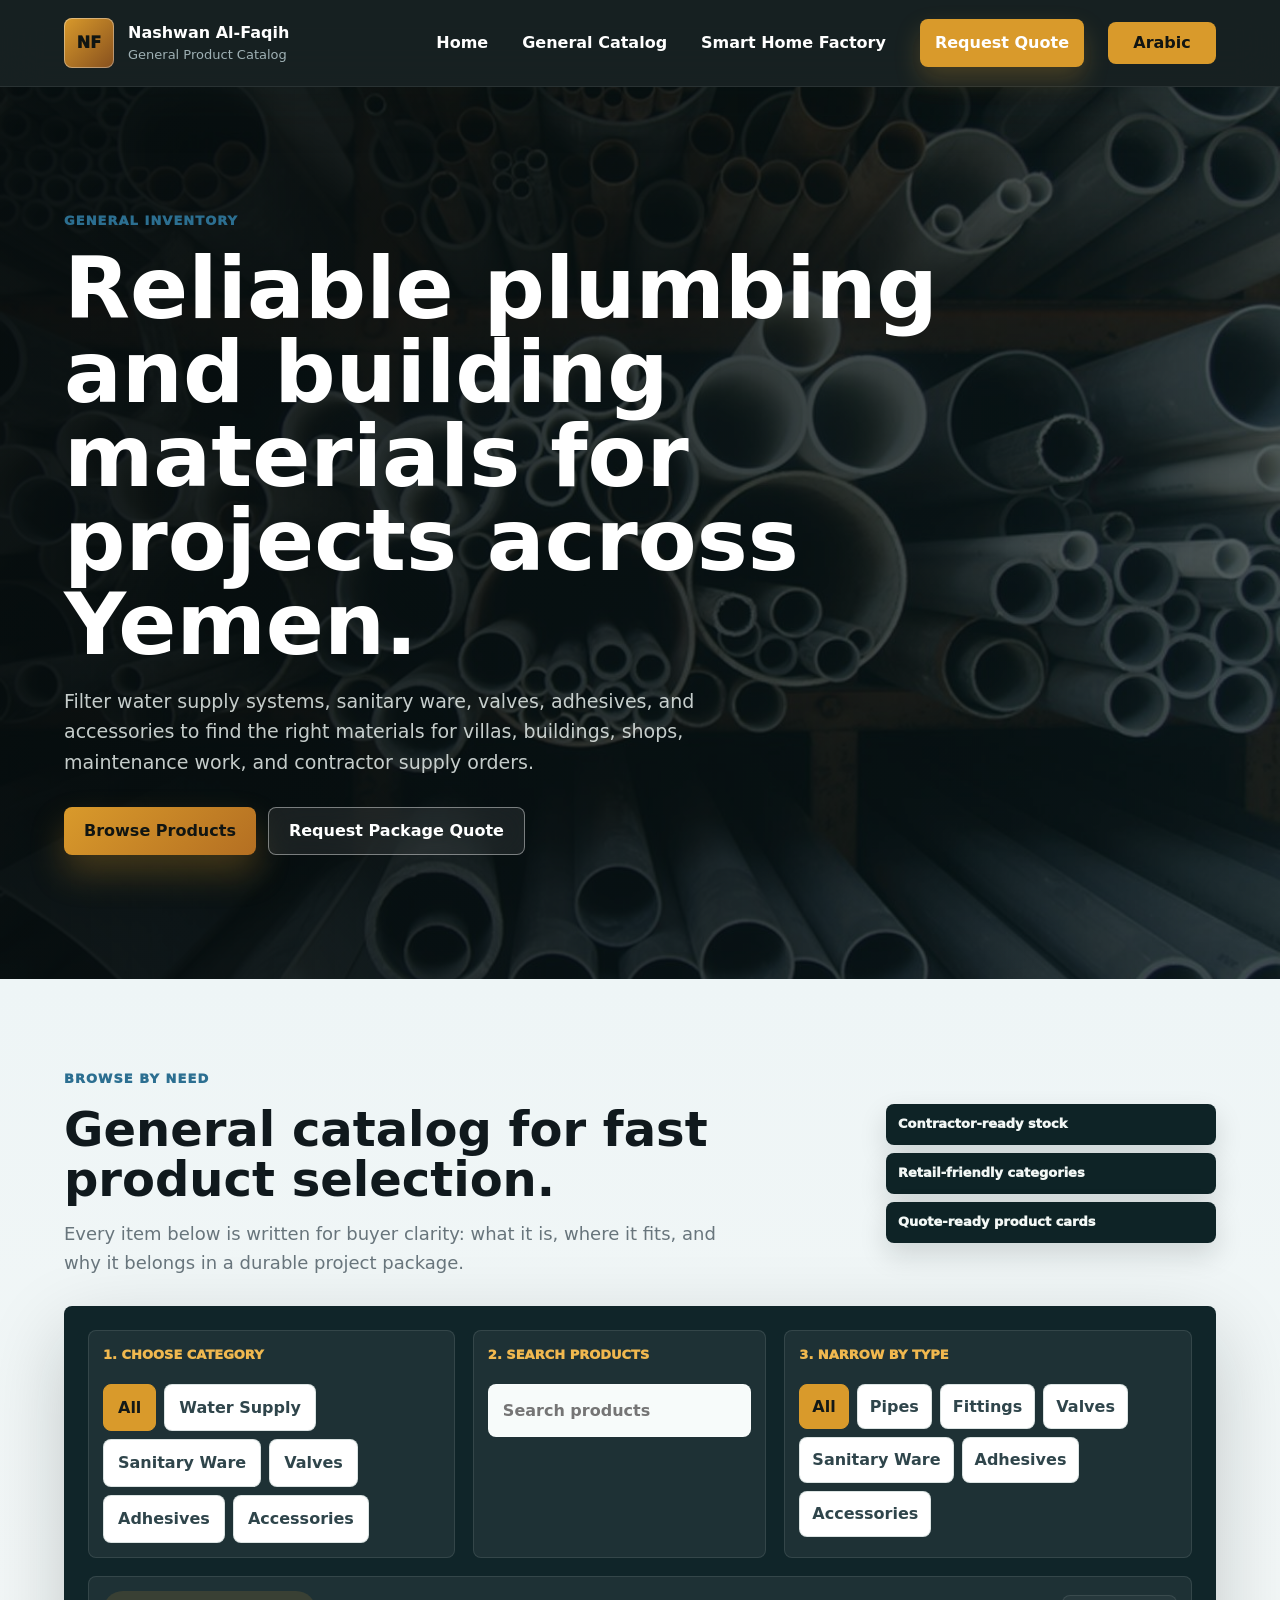
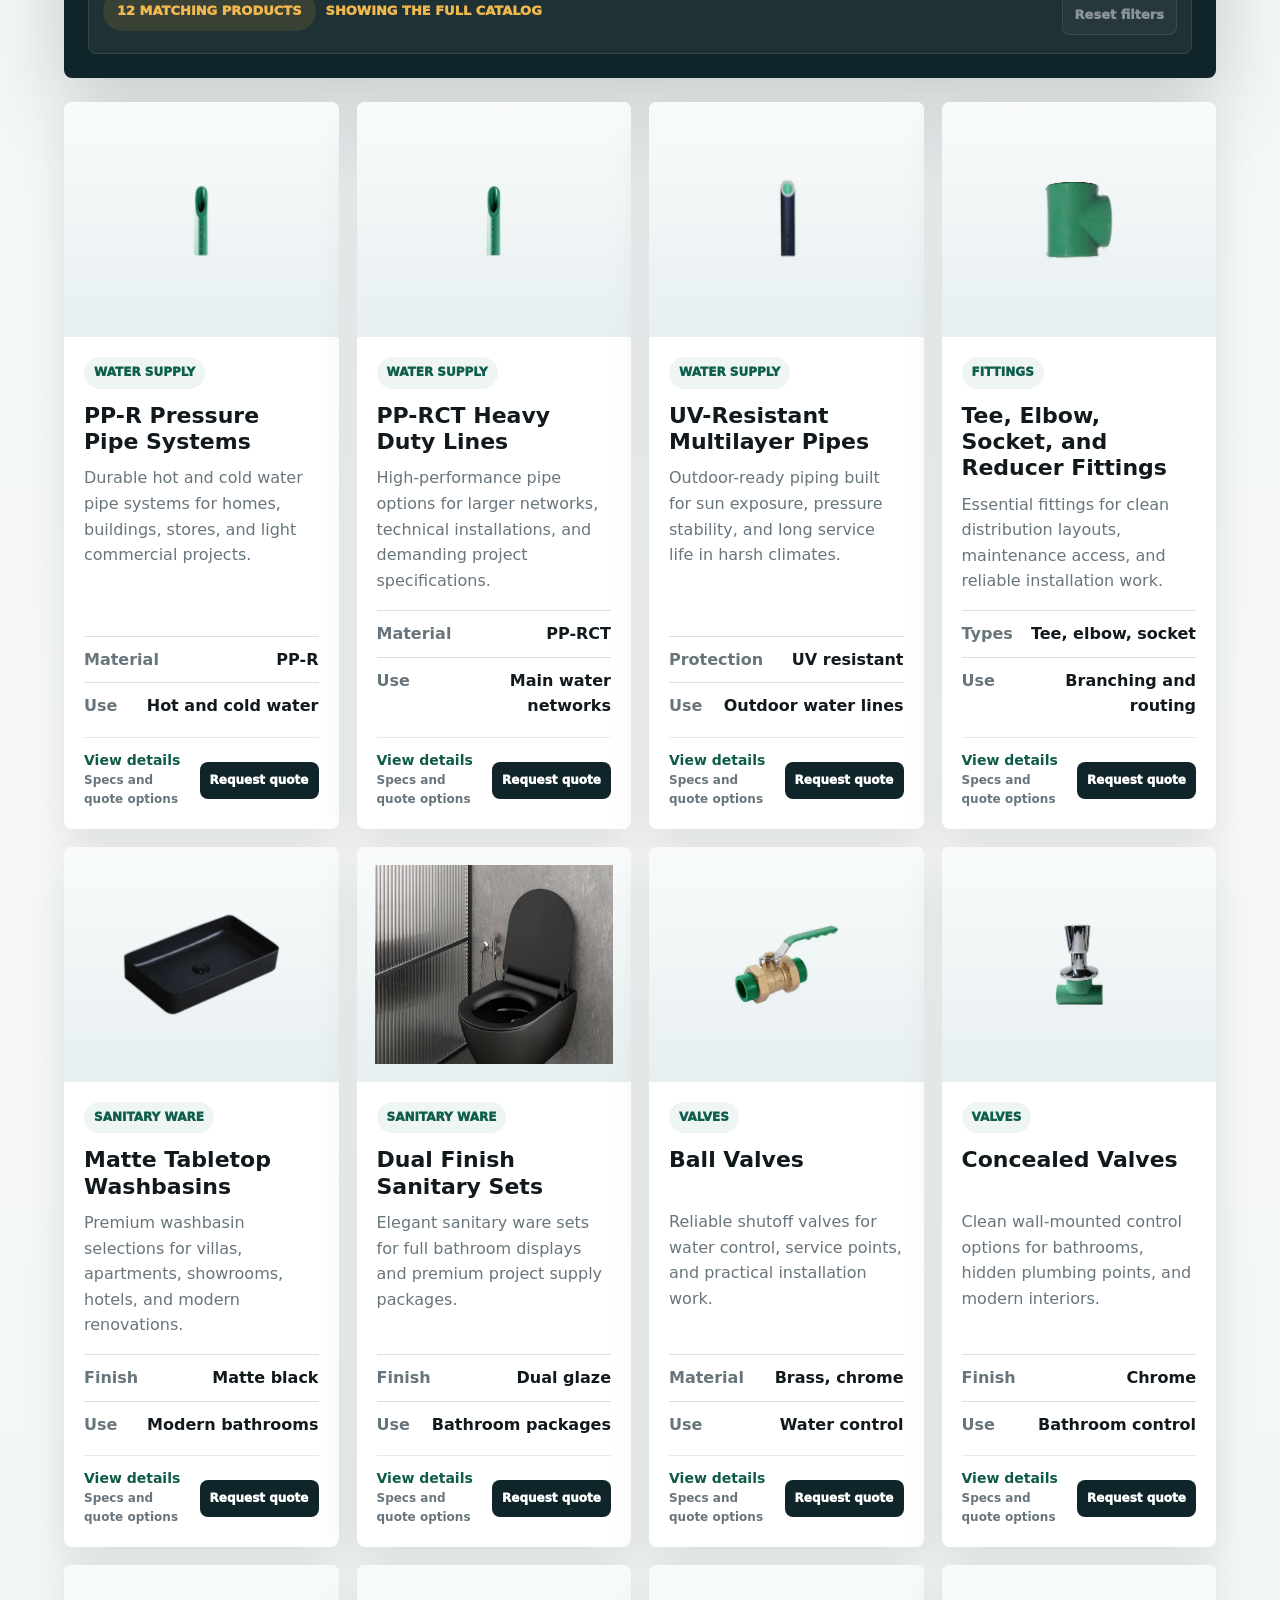
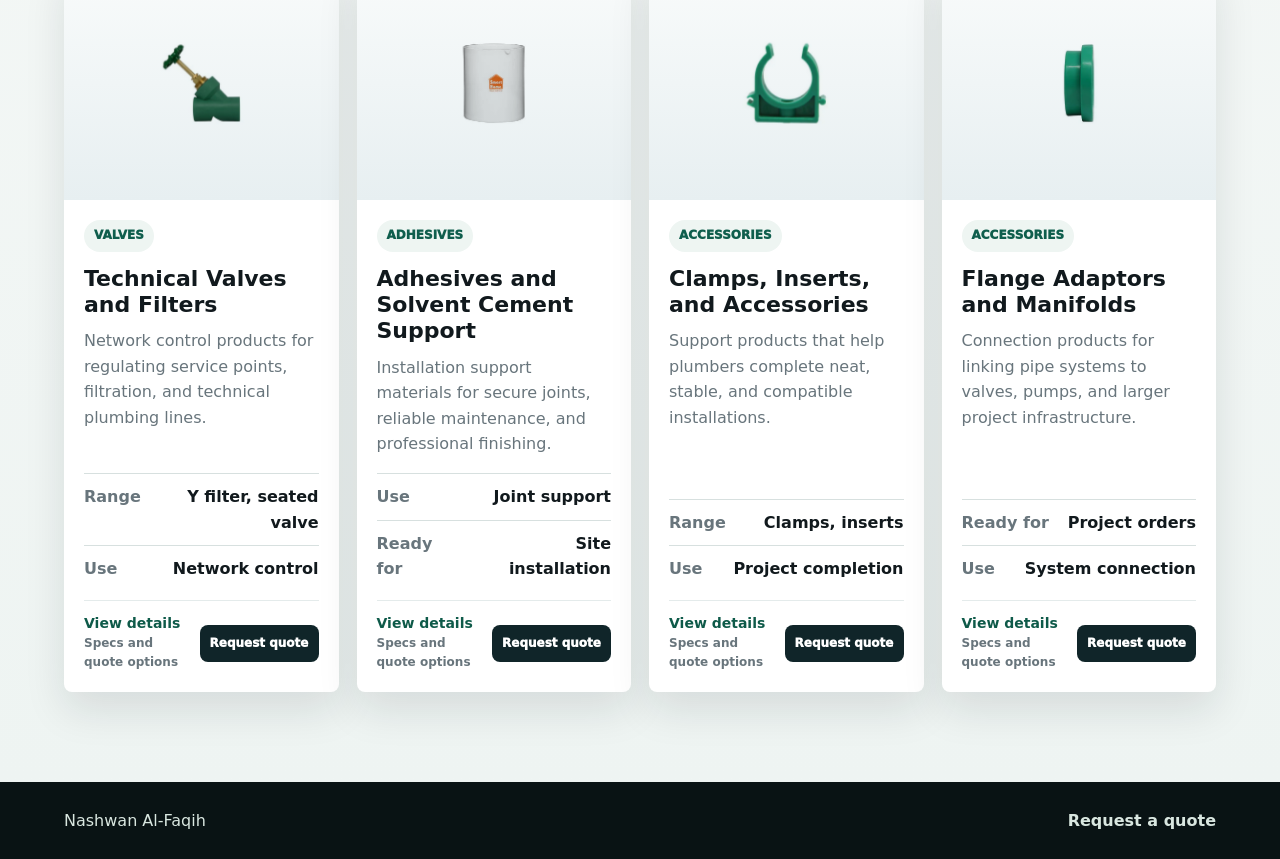
==== products.html @ 43a2f697 "SECAND CHANGE" ====
<!doctype html>
<html lang="en" dir="ltr">
  <head>
    <meta charset="utf-8">
    <meta name="viewport" content="width=device-width, initial-scale=1">
    <title>General Catalog | Nashwan Al-Faqih Yemen</title>
    <meta name="description" content="Browse water supply systems, sanitary ware, valves, adhesives, and accessories for Yemeni construction and plumbing projects.">
    <link rel="stylesheet" href="styles.css">
  </head>
  <body>
    <header class="site-header">
      <a class="brand" href="index.html" aria-label="Nashwan Al-Faqih home" data-i18n-aria-label="brand.aria">
        <span class="brand-mark">NF</span>
        <span>
          <strong data-i18n="brand.name">Nashwan Al-Faqih</strong>
          <small data-i18n="brand.catalog">General Product Catalog</small>
        </span>
      </a>
      <nav class="nav" aria-label="Primary navigation" data-i18n-aria-label="nav.aria">
        <a href="index.html" data-i18n="nav.home">Home</a>
        <a href="products.html" data-i18n="nav.products">General Catalog</a>
        <a href="smart-home.html" data-i18n="nav.smartHome">Smart Home Factory</a>
        <a class="nav-quote" href="index.html#quote" data-i18n="nav.quote">Request Quote</a>
      </nav>
      <button class="language-toggle" type="button" data-language-toggle aria-label="Switch to Arabic" data-i18n-aria-label="language.aria">Arabic</button>
    </header>

    <main id="top">
      <section class="page-hero catalog-hero">
        <div>
          <p class="eyebrow" data-i18n="catalog.eyebrow">General inventory</p>
          <h1 data-i18n="catalog.heroTitle">Reliable plumbing and building materials for projects across Yemen.</h1>
          <p class="hero-text" data-i18n="catalog.heroText">Filter water supply systems, sanitary ware, valves, adhesives, and accessories to find the right materials for villas, buildings, shops, maintenance work, and contractor supply orders.</p>
          <div class="hero-actions">
            <a class="button primary" href="#catalog" data-i18n="catalog.browseBtn">Browse Products</a>
            <a class="button secondary" href="index.html#quote" data-i18n="catalog.quoteBtn">Request Package Quote</a>
          </div>
        </div>
      </section>

      <section id="catalog" class="section products-section">
        <div class="section-heading product-heading">
          <div>
            <p class="eyebrow" data-i18n="catalog.eyebrow2">Browse by need</p>
            <h2 data-i18n="catalog.title2">General catalog for fast product selection.</h2>
            <p class="products-lede" data-i18n="catalog.lede2">Every item below is written for buyer clarity: what it is, where it fits, and why it belongs in a durable project package.</p>
          </div>
          <div class="catalog-promise">
            <span data-i18n="catalog.promise1">Contractor-ready stock</span>
            <span data-i18n="catalog.promise2">Retail-friendly categories</span>
            <span data-i18n="catalog.promise3">Quote-ready product cards</span>
          </div>
        </div>

        <div class="egic-product-browser">
          <div class="product-tools">
            <div class="tool-group">
              <p data-i18n="tools.step1">1. Choose category</p>
              <div class="filter-bar" aria-label="Product filters">
                <button class="filter active" type="button" data-filter="all" data-i18n="filter.all">All</button>
                <button class="filter" type="button" data-filter="water" data-i18n="filter.water">Water Supply</button>
                <button class="filter" type="button" data-filter="sanitary" data-i18n="filter.sanitary">Sanitary Ware</button>
                <button class="filter" type="button" data-filter="valves" data-i18n="filter.valves">Valves</button>
                <button class="filter" type="button" data-filter="adhesives" data-i18n="filter.adhesives">Adhesives</button>
                <button class="filter" type="button" data-filter="accessories" data-i18n="filter.accessories">Accessories</button>
              </div>
            </div>
            <label class="product-search">
              <span data-i18n="tools.step2">2. Search products</span>
              <input type="search" data-product-search placeholder="Search products" data-i18n-placeholder="tools.searchHolder">
            </label>
            <div class="tool-group">
              <p data-i18n="tools.step3">3. Narrow by type</p>
              <div class="type-filter" aria-label="Filter by product type">
                <button class="type-chip active" type="button" data-type="all" data-i18n="filter.all">All</button>
                <button class="type-chip" type="button" data-type="pipes" data-i18n="type.pipes">Pipes</button>
                <button class="type-chip" type="button" data-type="fittings" data-i18n="type.fittings">Fittings</button>
                <button class="type-chip" type="button" data-type="valves" data-i18n="filter.valves">Valves</button>
                <button class="type-chip" type="button" data-type="sanitary" data-i18n="filter.sanitary">Sanitary</button>
                <button class="type-chip" type="button" data-type="adhesives" data-i18n="filter.adhesives">Adhesives</button>
                <button class="type-chip" type="button" data-type="accessories" data-i18n="filter.accessories">Accessories</button>
              </div>
            </div>
            <div class="filter-summary" aria-live="polite">
              <p class="result-count" data-result-count></p>
              <p class="active-filter-text" data-active-filter-text></p>
              <button class="reset-filters" type="button" data-reset-filters data-i18n="tools.reset">Reset filters</button>
            </div>
          </div>
        </div>

        <div class="product-grid">
          <article class="product-card" data-category="water" data-product-type="pipes" data-search="pp-r pipe pn20 hot cold water yemeni project">
            <div class="product-media"><img src="img/PP-R Pipe PN20 – SDR 7.4.webp" alt="PP-R pipe PN20 SDR 7.4"></div>
            <div class="product-body">
              <span class="tag" data-i18n="filter.water">Water Supply</span>
              <h3 data-i18n="prod.ppr.title">PP-R Pressure Pipe Systems</h3>
              <p data-i18n="prod.ppr.text">Durable hot and cold water pipe systems for homes, buildings, stores, and light commercial projects.</p>
              <dl><div><dt data-i18n="spec.material">Material</dt><dd>PP-R</dd></div><div><dt data-i18n="spec.use">Use</dt><dd data-i18n="spec.use1">Hot and cold water</dd></div></dl>
            </div>
          </article>

          <article class="product-card" data-category="water" data-product-type="pipes" data-search="pp-rct pipe heavy duty main networks">
            <div class="product-media"><img src="img/PP-RCT Pipe PN16 – SDR 11.webp" alt="PP-RCT pipe PN16 SDR 11"></div>
            <div class="product-body">
              <span class="tag" data-i18n="filter.water">Water Supply</span>
              <h3 data-i18n="prod.pprct.title">PP-RCT Heavy Duty Lines</h3>
              <p data-i18n="prod.pprct.text">High-performance pipe options for larger networks, technical installations, and demanding project specifications.</p>
              <dl><div><dt data-i18n="spec.material">Material</dt><dd>PP-RCT</dd></div><div><dt data-i18n="spec.use">Use</dt><dd data-i18n="spec.use2">Main water networks</dd></div></dl>
            </div>
          </article>

          <article class="product-card" data-category="water" data-product-type="pipes" data-search="uv resistant multilayer pipe outdoor water">
            <div class="product-media"><img src="img/Multilayer pipes with fiber Reinforced UV in Black PN 20 SDR 6.webp" alt="UV resistant multilayer pipe"></div>
            <div class="product-body">
              <span class="tag" data-i18n="filter.water">Water Supply</span>
              <h3 data-i18n="prod.uv.title">UV-Resistant Multilayer Pipes</h3>
              <p data-i18n="prod.uv.text">Outdoor-ready piping built for sun exposure, pressure stability, and long service life in harsh climates.</p>
              <dl><div><dt data-i18n="spec.protection">Protection</dt><dd data-i18n="spec.uv">UV resistant</dd></div><div><dt data-i18n="spec.use">Use</dt><dd data-i18n="spec.use3">Outdoor water lines</dd></div></dl>
            </div>
          </article>

          <article class="product-card" data-category="water" data-product-type="fittings" data-search="tee elbow socket reducer fittings">
            <div class="product-media"><img src="img/Tee 90°.webp" alt="Tee fitting"></div>
            <div class="product-body">
              <span class="tag" data-i18n="type.fittings">Fittings</span>
              <h3 data-i18n="prod.fittings.title">Tee, Elbow, Socket, and Reducer Fittings</h3>
              <p data-i18n="prod.fittings.text">Essential fittings for clean distribution layouts, maintenance access, and reliable installation work.</p>
              <dl><div><dt data-i18n="spec.types">Types</dt><dd data-i18n="spec.types1">Tee, elbow, socket</dd></div><div><dt data-i18n="spec.use">Use</dt><dd data-i18n="spec.use4">Branching and routing</dd></div></dl>
            </div>
          </article>

          <article class="product-card" data-category="sanitary" data-product-type="sanitary" data-search="washbasin sanitary ware bathroom villa hotel">
            <div class="product-media"><img src="img/Ece A107 Tabletop Washbasin Matte Black.jpg" alt="Matte black tabletop washbasin"></div>
            <div class="product-body">
              <span class="tag" data-i18n="filter.sanitary">Sanitary Ware</span>
              <h3 data-i18n="prod.wash.title">Matte Tabletop Washbasins</h3>
              <p data-i18n="prod.wash.text">Premium washbasin selections for villas, apartments, showrooms, hotels, and modern renovations.</p>
              <dl><div><dt data-i18n="spec.finish">Finish</dt><dd data-i18n="spec.f1">Matte black</dd></div><div><dt data-i18n="spec.use">Use</dt><dd data-i18n="spec.u1">Modern bathrooms</dd></div></dl>
            </div>
          </article>

          <article class="product-card" data-category="sanitary" data-product-type="sanitary" data-search="dual glaze sanitary set bathroom package">
            <div class="product-media photo-media"><img src="img/Dual Glaze Double finish sanitary ware.jpg" alt="Dual glaze sanitary ware set"></div>
            <div class="product-body">
              <span class="tag" data-i18n="filter.sanitary">Sanitary Ware</span>
              <h3 data-i18n="prod.dual.title">Dual Finish Sanitary Sets</h3>
              <p data-i18n="prod.dual.text">Elegant sanitary ware sets for full bathroom displays and premium project supply packages.</p>
              <dl><div><dt data-i18n="spec.finish">Finish</dt><dd data-i18n="spec.f2">Dual glaze</dd></div><div><dt data-i18n="spec.use">Use</dt><dd data-i18n="spec.u2">Bathroom packages</dd></div></dl>
            </div>
          </article>

          <article class="product-card" data-category="valves" data-product-type="valves" data-search="ball valve water control shutoff">
            <div class="product-media"><img src="img/Ball Valve.webp" alt="Ball valve"></div>
            <div class="product-body">
              <span class="tag" data-i18n="filter.valves">Valves</span>
              <h3 data-i18n="prod.ball.title">Ball Valves</h3>
              <p data-i18n="prod.ball.text">Reliable shutoff valves for water control, service points, and practical installation work.</p>
              <dl><div><dt data-i18n="spec.material">Material</dt><dd data-i18n="spec.m1">Brass, chrome</dd></div><div><dt data-i18n="spec.use">Use</dt><dd data-i18n="spec.u3">Water control</dd></div></dl>
            </div>
          </article>

          <article class="product-card" data-category="valves" data-product-type="valves" data-search="concealed valve bathroom control wall">
            <div class="product-media"><img src="img/Concealed Valve.webp" alt="Concealed valve"></div>
            <div class="product-body">
              <span class="tag" data-i18n="filter.valves">Valves</span>
              <h3 data-i18n="prod.concealed.title">Concealed Valves</h3>
              <p data-i18n="prod.concealed.text">Clean wall-mounted control options for bathrooms, hidden plumbing points, and modern interiors.</p>
              <dl><div><dt data-i18n="spec.finish">Finish</dt><dd data-i18n="spec.f3">Chrome</dd></div><div><dt data-i18n="spec.use">Use</dt><dd data-i18n="spec.u4">Bathroom control</dd></div></dl>
            </div>
          </article>

          <article class="product-card" data-category="valves" data-product-type="valves" data-search="check valve y filter seated valve network">
            <div class="product-media"><img src="img/Y Seated Valve.jpg" alt="Y seated valve"></div>
            <div class="product-body">
              <span class="tag" data-i18n="filter.valves">Valves</span>
              <h3 data-i18n="prod.tech.title">Technical Valves and Filters</h3>
              <p data-i18n="prod.tech.text">Network control products for regulating service points, filtration, and technical plumbing lines.</p>
              <dl><div><dt data-i18n="spec.range">Range</dt><dd data-i18n="spec.r1">Y filter, seated valve</dd></div><div><dt data-i18n="spec.use">Use</dt><dd data-i18n="spec.u5">Network control</dd></div></dl>
            </div>
          </article>

          <article class="product-card" data-category="adhesives" data-product-type="adhesives" data-search="adhesive solvent cement installation">
            <div class="product-media"><img src="img/Smart Home/Repairing Socket.webp" alt="Repairing socket and adhesive installation part"></div>
            <div class="product-body">
              <span class="tag" data-i18n="filter.adhesives">Adhesives</span>
              <h3 data-i18n="prod.adhesives.title">Adhesives and Solvent Cement Support</h3>
              <p data-i18n="prod.adhesives.text">Installation support materials for secure joints, reliable maintenance, and professional finishing.</p>
              <dl><div><dt data-i18n="spec.use">Use</dt><dd data-i18n="spec.u6">Joint support</dd></div><div><dt data-i18n="spec.ready">Ready for</dt><dd data-i18n="spec.re1">Site installation</dd></div></dl>
            </div>
          </article>

          <article class="product-card" data-category="accessories" data-product-type="accessories" data-search="pipe clamps manifold inserts brass accessories">
            <div class="product-media"><img src="img/Pipes Clamps.webp" alt="Pipe clamps"></div>
            <div class="product-body">
              <span class="tag" data-i18n="filter.accessories">Accessories</span>
              <h3 data-i18n="prod.clamps.title">Clamps, Inserts, and Accessories</h3>
              <p data-i18n="prod.clamps.text">Support products that help plumbers complete neat, stable, and compatible installations.</p>
              <dl><div><dt data-i18n="spec.range">Range</dt><dd data-i18n="spec.r2">Clamps, inserts</dd></div><div><dt data-i18n="spec.use">Use</dt><dd data-i18n="spec.u7">Project completion</dd></div></dl>
            </div>
          </article>

          <article class="product-card" data-category="accessories" data-product-type="accessories" data-search="flange adaptor manifold connection">
            <div class="product-media"><img src="img/PP-RCT Flange adaptor spigot grooved long but.webp" alt="Flange adaptor"></div>
            <div class="product-body">
              <span class="tag" data-i18n="filter.accessories">Accessories</span>
              <h3 data-i18n="prod.flange.title">Flange Adaptors and Manifolds</h3>
              <p data-i18n="prod.flange.text">Connection products for linking pipe systems to valves, pumps, and larger project infrastructure.</p>
              <dl><div><dt data-i18n="spec.ready">Ready for</dt><dd data-i18n="spec.re2">Project orders</dd></div><div><dt data-i18n="spec.use">Use</dt><dd data-i18n="spec.u8">System connection</dd></div></dl>
            </div>
          </article>
        </div>

        <div class="empty-products" data-empty-products hidden>
          <strong data-i18n="empty.title">No products match this view.</strong>
          <p data-i18n="empty.text">Try clearing the search or choosing a wider product category.</p>
          <button class="reset-filters" type="button" data-reset-filters data-i18n="tools.reset">Reset filters</button>
        </div>
      </section>
    </main>

    <footer class="footer">
      <p data-i18n="footer.name">Nashwan Al-Faqih</p>
      <p><a href="index.html#quote" data-i18n="footer.quote">Request a quote</a></p>
    </footer>

    <div class="product-modal" data-product-modal hidden>
      <div class="product-modal-backdrop" data-close-product></div>
      <article class="product-detail" role="dialog" aria-modal="true" aria-labelledby="detail-title">
        <button class="modal-close" type="button" data-close-product aria-label="Close" data-i18n="modal.close">Close</button>
        <img data-detail-image src="" alt="">
        <div class="detail-copy">
          <p class="detail-kicker" data-i18n="modal.kicker">Selected product</p>
          <span class="tag" data-detail-tag></span>
          <h2 id="detail-title" data-detail-title></h2>
          <p data-detail-text></p>
          <div class="detail-spec-card">
            <strong data-i18n="modal.specs">Quick specs</strong>
            <dl class="detail-specs" data-detail-specs></dl>
          </div>
          <dl class="detail-list">
            <div><dt data-i18n="modal.loc">Catalog location</dt><dd data-detail-location></dd></div>
            <div><dt data-i18n="modal.type">Product type</dt><dd data-detail-type></dd></div>
            <div><dt data-i18n="modal.avail">Availability</dt><dd data-i18n="modal.availText">Yemen supply / request quote</dd></div>
          </dl>
          <div class="modal-actions">
            <a class="button primary" href="index.html#quote" data-request-product data-close-product data-i18n="card.quote">Request this product</a>
            <button class="button secondary" type="button" data-close-product data-i18n="modal.cont">Continue browsing</button>
          </div>
        </div>
      </article>
    </div>

    <script src="script.js"></script>
  </body>
</html>
---- styles.css ----
:root {
  --ink: #10201b;
  --muted: #63726c;
  --line: #dce5e0;
  --paper: #fbfcf8;
  --green: #114f40;
  --green-2: #1b745e;
  --blue: #2d6f95;
  --clay: #bd7b4b;
  --gold: #d7aa4b;
  --shadow: 0 24px 70px rgba(20, 43, 35, 0.13);
}

* {
  box-sizing: border-box;
}

html {
  scroll-behavior: smooth;
}

body {
  margin: 0;
  background: var(--paper);
  color: var(--ink);
  font-family: Inter, ui-sans-serif, system-ui, -apple-system, BlinkMacSystemFont, "Segoe UI", sans-serif;
  line-height: 1.6;
}

html[dir="rtl"] body {
  font-family: Tahoma, Arial, ui-sans-serif, system-ui, sans-serif;
}

a {
  color: inherit;
  text-decoration: none;
}

img {
  display: block;
  max-width: 100%;
}

.site-header {
  position: sticky;
  top: 0;
  z-index: 10;
  display: grid;
  grid-template-columns: minmax(220px, auto) minmax(0, 1fr) 108px;
  align-items: center;
  gap: 24px;
  padding: 18px clamp(20px, 5vw, 64px);
  border-bottom: 1px solid rgba(16, 32, 27, 0.08);
  background: rgba(251, 252, 248, 0.9);
  backdrop-filter: blur(18px);
  direction: ltr;
}

.brand {
  display: inline-flex;
  align-items: center;
  gap: 14px;
  min-width: 0;
}

.brand > span:last-child {
  min-width: 0;
}

.brand-mark {
  display: grid;
  width: 50px;
  height: 50px;
  flex: 0 0 auto;
  place-items: center;
  border-radius: 8px;
  background: linear-gradient(135deg, var(--green), #0a332b);
  color: #fff;
  font-weight: 950;
}

.brand strong,
.brand small {
  display: block;
}

.brand small {
  color: var(--muted);
  font-size: 13px;
}

.nav {
  display: flex;
  align-items: center;
  justify-content: flex-end;
  gap: clamp(14px, 3vw, 34px);
  color: #5c6a64;
  font-weight: 850;
}

html[dir="rtl"] .brand > span,
html[dir="rtl"] .nav {
  direction: rtl;
}

.nav a {
  white-space: nowrap;
}

.nav-quote {
  border: 1px solid var(--line);
  border-radius: 8px;
  padding: 10px 14px;
  background: #fff;
  color: var(--green);
}

.language-toggle {
  width: 108px;
  min-height: 42px;
  border: 1px solid var(--green);
  border-radius: 8px;
  padding: 0 14px;
  background: var(--green);
  color: #fff;
  font: inherit;
  font-weight: 900;
  cursor: pointer;
  white-space: nowrap;
  justify-self: end;
}

.hero {
  position: relative;
  display: grid;
  grid-template-columns: minmax(0, 1fr) minmax(360px, 0.88fr);
  gap: clamp(28px, 5vw, 70px);
  align-items: center;
  padding: clamp(46px, 8vw, 96px) clamp(20px, 5vw, 64px) 38px;
  background:
    linear-gradient(90deg, rgba(7, 18, 18, 0.94), rgba(8, 22, 24, 0.76) 48%, rgba(8, 22, 24, 0.34)),
    url("New img/Pipe21.jpg");
  background-position: center;
  background-size: cover;
  color: #fff;
  overflow: hidden;
}

.hero::after {
  position: absolute;
  inset: auto 0 0;
  height: 160px;
  content: "";
  background: linear-gradient(180deg, transparent, rgba(251, 252, 248, 0.95));
  pointer-events: none;
}

.hero > * {
  position: relative;
  z-index: 1;
}

.eyebrow {
  margin: 0 0 14px;
  color: var(--green-2);
  font-size: 13px;
  font-weight: 950;
  letter-spacing: 0.08em;
  text-transform: uppercase;
}

html[dir="rtl"] .eyebrow {
  letter-spacing: 0;
}

h1,
h2,
h3,
p {
  margin-top: 0;
}

h1 {
  max-width: 820px;
  margin-bottom: 20px;
  font-size: clamp(42px, 7vw, 78px);
  line-height: 0.98;
  letter-spacing: 0;
}

h2 {
  margin-bottom: 16px;
  font-size: clamp(30px, 4vw, 48px);
  line-height: 1.05;
}

h3 {
  margin-bottom: 10px;
  font-size: 22px;
  line-height: 1.2;
}

.hero-text {
  max-width: 760px;
  color: rgba(255, 255, 255, 0.8);
  font-size: 19px;
}

.hero-actions {
  display: flex;
  flex-wrap: wrap;
  gap: 12px;
  margin-top: 30px;
}

.button {
  display: inline-flex;
  min-height: 48px;
  align-items: center;
  justify-content: center;
  border: 0;
  border-radius: 8px;
  padding: 0 20px;
  font: inherit;
  font-weight: 900;
  cursor: pointer;
}

.button.primary {
  background: var(--green);
  color: #fff;
  box-shadow: 0 14px 26px rgba(17, 79, 64, 0.22);
}

.button.secondary {
  background: rgba(255, 255, 255, 0.12);
  color: #fff;
  border: 1px solid rgba(255, 255, 255, 0.38);
  backdrop-filter: blur(16px);
}

.hero-showcase {
  position: relative;
  display: grid;
  grid-template-columns: repeat(3, minmax(0, 1fr));
  gap: 12px;
  min-height: 520px;
  border-radius: 8px;
  padding: 16px;
  background: rgba(255, 255, 255, 0.13);
  border: 1px solid rgba(255, 255, 255, 0.2);
  box-shadow: 0 28px 80px rgba(0, 0, 0, 0.28);
  backdrop-filter: blur(16px);
  overflow: hidden;
}

.hero-showcase img {
  width: 100%;
  height: 100%;
  min-height: 156px;
  border: 1px solid rgba(220, 229, 224, 0.9);
  border-radius: 8px;
  padding: 18px;
  background: #fff;
  object-fit: contain;
  mix-blend-mode: multiply;
}

.hero-showcase .hero-main {
  grid-column: 1 / -1;
  min-height: 300px;
}

.hero-showcase .photo-fill,
.product-media.photo-media img {
  object-fit: cover;
  mix-blend-mode: normal;
}

.hero-card {
  position: absolute;
  right: 28px;
  bottom: 28px;
  min-width: 172px;
  border: 1px solid rgba(255, 255, 255, 0.75);
  border-radius: 8px;
  padding: 18px;
  background: rgba(255, 255, 255, 0.88);
  box-shadow: 0 18px 50px rgba(15, 35, 29, 0.18);
  backdrop-filter: blur(16px);
}

html[dir="rtl"] .hero-card {
  right: auto;
  left: 28px;
}

.hero-card span {
  display: block;
  color: var(--green);
  font-size: 31px;
  font-weight: 950;
  line-height: 1;
}

.hero-card p {
  margin: 6px 0 0;
  color: var(--muted);
  font-weight: 850;
}

.hero-stats {
  grid-column: 1 / -1;
  display: grid;
  grid-template-columns: repeat(3, 1fr);
  border: 1px solid rgba(255, 255, 255, 0.2);
  border-radius: 8px;
  background: rgba(255, 255, 255, 0.12);
  box-shadow: 0 18px 50px rgba(0, 0, 0, 0.18);
  backdrop-filter: blur(18px);
}

.hero-stats div {
  padding: 22px;
  border-right: 1px solid rgba(255, 255, 255, 0.18);
}

html[dir="rtl"] .hero-stats div {
  border-right: 0;
  border-left: 1px solid var(--line);
}

.hero-stats div:last-child,
html[dir="rtl"] .hero-stats div:last-child {
  border-right: 0;
  border-left: 0;
}

.hero-stats strong {
  display: block;
  font-size: 24px;
  line-height: 1;
}

.hero-stats span {
  color: rgba(255, 255, 255, 0.72);
  font-weight: 750;
}

.section {
  padding: clamp(54px, 7vw, 90px) clamp(20px, 5vw, 64px);
}

.intro {
  display: grid;
  grid-template-columns: minmax(280px, 0.82fr) minmax(280px, 1fr);
  gap: 34px;
  border-top: 1px solid var(--line);
  border-bottom: 1px solid var(--line);
  background: #f2f6f1;
}

.intro p:last-child,
.quality-copy p,
.quote p {
  color: var(--muted);
  font-size: 18px;
}

.section-heading {
  display: flex;
  align-items: end;
  justify-content: space-between;
  gap: 24px;
  margin-bottom: 28px;
}

.section-heading > div:first-child {
  max-width: 760px;
}

.products-section {
  background:
    linear-gradient(180deg, rgba(255, 255, 255, 0), rgba(223, 235, 229, 0.42)),
    var(--paper);
}

.product-heading {
  align-items: center;
}

.products-lede {
  max-width: 680px;
  margin: 0;
  color: var(--muted);
  font-size: 18px;
}

.catalog-promise {
  display: grid;
  min-width: min(100%, 330px);
  gap: 8px;
}

.catalog-promise span {
  border: 1px solid rgba(17, 79, 64, 0.14);
  border-radius: 8px;
  padding: 10px 12px;
  background: #fff;
  color: var(--green);
  font-size: 13px;
  font-weight: 950;
  box-shadow: 0 10px 24px rgba(20, 43, 35, 0.05);
}

.filter-bar {
  display: flex;
  flex-wrap: wrap;
  justify-content: flex-start;
  gap: 8px;
}

html[dir="rtl"] .filter-bar {
  justify-content: flex-start;
}

.filter {
  border: 1px solid var(--line);
  border-radius: 8px;
  padding: 10px 14px;
  background: #fff;
  color: var(--muted);
  font: inherit;
  font-weight: 900;
  cursor: pointer;
  transition: background 160ms ease, border-color 160ms ease, color 160ms ease, transform 160ms ease;
}

.filter.active {
  border-color: var(--green);
  background: var(--green);
  color: #fff;
}

.filter:hover,
.about-tab:hover,
.type-chip:hover,
.smart-tab:hover,
.family-tab:hover {
  border-color: rgba(17, 79, 64, 0.38);
  transform: translateY(-1px);
}

.solutions-filter {
  display: grid;
  grid-template-columns: 280px minmax(0, 1fr);
  gap: 18px;
  margin-bottom: 30px;
}

.solutions-sidebar {
  display: grid;
  align-content: start;
  gap: 8px;
  border: 1px solid var(--line);
  border-radius: 8px;
  padding: 16px;
  background: #fff;
  box-shadow: 0 12px 32px rgba(20, 43, 35, 0.06);
}

.solutions-sidebar p {
  margin: 0 0 8px;
  color: var(--green);
  font-size: 13px;
  font-weight: 950;
  text-transform: uppercase;
}

.family-tab {
  min-height: 46px;
  border: 1px solid transparent;
  border-radius: 8px;
  padding: 10px 12px;
  background: #f3f7f4;
  color: var(--muted);
  font: inherit;
  font-weight: 900;
  text-align: left;
  cursor: pointer;
}

html[dir="rtl"] .family-tab {
  text-align: right;
}

.family-tab.active {
  border-color: rgba(17, 79, 64, 0.28);
  background: var(--green);
  color: #fff;
}

.family-panels {
  min-width: 0;
}

.family-panel {
  display: none;
  min-height: 100%;
  grid-template-columns: minmax(220px, 0.42fr) minmax(0, 1fr);
  gap: 22px;
  border: 1px solid var(--line);
  border-radius: 8px;
  padding: 18px;
  background: #fff;
  box-shadow: 0 12px 32px rgba(20, 43, 35, 0.06);
}

.family-panel.active {
  display: grid;
}

.family-panel img {
  width: 100%;
  height: 260px;
  border-radius: 8px;
  background: #edf3ef;
  object-fit: cover;
}

.family-panel h3 {
  font-size: clamp(26px, 3vw, 38px);
}

.family-panel p {
  color: var(--muted);
  font-size: 17px;
}

.sub-filter {
  display: flex;
  flex-wrap: wrap;
  gap: 8px;
  margin-top: 20px;
}

.sub-filter span {
  border: 1px solid var(--line);
  border-radius: 999px;
  padding: 8px 12px;
  background: #f8fbf9;
  color: var(--green);
  font-size: 13px;
  font-weight: 900;
}

.egic-product-browser {
  display: grid;
  gap: 18px;
  margin-bottom: 24px;
  border: 1px solid rgba(17, 79, 64, 0.14);
  border-radius: 8px;
  padding: clamp(16px, 2vw, 24px);
  background:
    linear-gradient(135deg, rgba(255, 255, 255, 0.96), rgba(244, 249, 246, 0.96)),
    #fff;
  box-shadow: 0 18px 44px rgba(20, 43, 35, 0.08);
}

.browser-meta {
  display: flex;
  flex-wrap: wrap;
  gap: 12px 22px;
  align-items: center;
  color: var(--muted);
}

.browser-meta strong {
  color: var(--green);
}

.browser-meta a {
  margin-inline-start: auto;
  border-radius: 8px;
  padding: 10px 14px;
  background: var(--green);
  color: #fff;
  font-weight: 900;
}

.about-tabs,
.type-filter {
  display: flex;
  flex-wrap: wrap;
  gap: 8px;
}

.about-tab,
.type-chip {
  min-height: 40px;
  border: 1px solid var(--line);
  border-radius: 8px;
  padding: 9px 12px;
  background: #f8fbf9;
  color: var(--green);
  font: inherit;
  font-weight: 900;
  cursor: pointer;
  transition: background 160ms ease, border-color 160ms ease, color 160ms ease, transform 160ms ease;
}

.about-tab.active,
.type-chip.active {
  border-color: var(--green);
  background: var(--green);
  color: #fff;
}

.about-panel {
  display: none;
  border-left: 4px solid var(--gold);
  padding-left: 14px;
}

html[dir="rtl"] .about-panel {
  border-right: 4px solid var(--gold);
  border-left: 0;
  padding-right: 14px;
  padding-left: 0;
}

.about-panel.active {
  display: block;
}

.about-panel p {
  margin: 0;
  color: var(--muted);
}

.product-tools {
  display: grid;
  grid-template-columns: minmax(220px, 0.9fr) minmax(220px, 0.72fr) minmax(250px, 1fr);
  gap: 18px;
  align-items: start;
}

.tool-group,
.product-search,
.filter-summary {
  display: grid;
  align-content: start;
  min-height: 100%;
  gap: 10px;
  border: 1px solid var(--line);
  border-radius: 8px;
  padding: 14px;
  background: #fff;
}

.filter-summary {
  grid-column: 1 / -1;
  grid-template-columns: auto minmax(0, 1fr) auto;
  align-items: center;
}

.product-search {
  color: var(--green);
}

.product-tools p,
.product-search span {
  margin: 0 0 8px;
  color: var(--green);
  font-size: 13px;
  font-weight: 950;
  text-transform: uppercase;
}

.result-count {
  margin: 0;
  border-radius: 999px;
  padding: 10px 14px;
  background: rgba(17, 79, 64, 0.09);
  color: var(--green);
  font-weight: 950;
  white-space: nowrap;
}

.active-filter-text {
  margin: 0;
  color: var(--muted);
  font-size: 14px;
  font-weight: 800;
}

.reset-filters {
  justify-self: start;
  border: 1px solid rgba(17, 79, 64, 0.24);
  border-radius: 8px;
  padding: 9px 12px;
  background: #fff;
  color: var(--green);
  font: inherit;
  font-size: 13px;
  font-weight: 950;
  cursor: pointer;
}

.reset-filters:disabled {
  cursor: default;
  opacity: 0.48;
}

.product-grid {
  display: grid;
  grid-template-columns: repeat(4, minmax(0, 1fr));
  gap: 18px;
}

.product-card {
  display: flex;
  min-height: 100%;
  flex-direction: column;
  border: 1px solid var(--line);
  border-radius: 8px;
  background: #fff;
  box-shadow: 0 12px 32px rgba(20, 43, 35, 0.07);
  overflow: hidden;
  cursor: pointer;
  transition: transform 180ms ease, box-shadow 180ms ease, border-color 180ms ease;
}

.product-card:hover {
  border-color: rgba(17, 79, 64, 0.28);
  box-shadow: 0 18px 42px rgba(20, 43, 35, 0.12);
  transform: translateY(-3px);
}

.product-card:focus-visible {
  outline: 3px solid var(--gold);
  outline-offset: 3px;
}

.product-card.is-hidden {
  display: none;
}

.product-media {
  display: flex;
  align-items: center;
  justify-content: center;
  min-height: 210px;
  background:
    linear-gradient(135deg, rgba(255, 255, 255, 0.65), rgba(229, 238, 233, 0.82)),
    linear-gradient(160deg, #f8fbf9, #d9e7e0);
  overflow: hidden;
}

.product-media img {
  width: 100%;
  height: 210px;
  object-fit: contain;
  padding: 18px;
  mix-blend-mode: multiply;
}

.product-body {
  display: flex;
  flex: 1;
  flex-direction: column;
  padding: 20px;
}

.product-body h3 {
  min-height: 52px;
}

.tag {
  align-self: flex-start;
  margin-bottom: 14px;
  border-radius: 999px;
  padding: 6px 10px;
  background: #eef5f1;
  color: var(--green);
  font-size: 12px;
  font-weight: 950;
  text-transform: uppercase;
}

html[dir="rtl"] .tag {
  letter-spacing: 0;
}

.product-body p {
  color: var(--muted);
}

dl {
  display: grid;
  gap: 10px;
  margin: auto 0 0;
}

dl div {
  display: flex;
  justify-content: space-between;
  gap: 12px;
  border-top: 1px solid var(--line);
  padding-top: 10px;
}

dt {
  color: var(--muted);
  font-weight: 800;
}

dd {
  margin: 0;
  text-align: right;
  font-weight: 900;
}

html[dir="rtl"] dd {
  text-align: left;
}

.product-card-actions {
  display: flex;
  align-items: center;
  justify-content: space-between;
  gap: 12px;
  margin-top: 18px;
  border-top: 1px solid var(--line);
  padding-top: 14px;
}

.product-card-actions span {
  display: grid;
  gap: 2px;
  color: var(--green);
}

.product-card-actions strong {
  font-size: 14px;
  line-height: 1.2;
}

.product-card-actions small {
  color: var(--muted);
  font-size: 12px;
  font-weight: 800;
}

.product-card-actions a {
  flex: 0 0 auto;
  border-radius: 8px;
  padding: 9px 10px;
  background: var(--green);
  color: #fff;
  font-size: 12px;
  font-weight: 950;
  white-space: nowrap;
}

.empty-products {
  display: grid;
  justify-items: center;
  gap: 10px;
  margin-top: 20px;
  border: 1px dashed rgba(17, 79, 64, 0.32);
  border-radius: 8px;
  padding: 28px;
  background: rgba(255, 255, 255, 0.74);
  text-align: center;
}

.empty-products[hidden] {
  display: none;
}

.empty-products strong {
  color: var(--green);
  font-size: 20px;
}

.empty-products p {
  max-width: 520px;
  margin: 0;
  color: var(--muted);
}

.quality {
  display: grid;
  grid-template-columns: minmax(280px, 0.82fr) minmax(300px, 1fr);
  gap: 28px;
  background: var(--green);
  color: #fff;
}

.quality .eyebrow,
.quality-copy p {
  color: #b9dacd;
}

.quality-list,
.service-grid {
  display: grid;
  gap: 14px;
}

.quality-list div {
  border: 1px solid rgba(255, 255, 255, 0.16);
  border-radius: 8px;
  padding: 22px;
  background: rgba(255, 255, 255, 0.08);
}

.quality-list strong,
.quality-list span,
.service-grid strong,
.service-grid span {
  display: block;
}

.quality-list span {
  margin-top: 6px;
  color: #cfe4dc;
}

.services {
  background: #f7faf7;
}

.expanded-gallery {
  background: #f7faf7;
  border-top: 1px solid var(--line);
}

.smart-home-section {
  background: #eef4f1;
  border-top: 1px solid var(--line);
}

.smart-home-hero {
  display: grid;
  grid-template-columns: minmax(0, 1fr) 180px;
  gap: 24px;
  align-items: center;
  margin-bottom: 24px;
}

.smart-home-hero p:last-child {
  max-width: 860px;
  color: var(--muted);
  font-size: 18px;
}

.smart-home-hero img {
  width: 100%;
  border: 1px solid var(--line);
  border-radius: 8px;
  padding: 22px;
  background: #fff;
}

.smart-tabs {
  display: flex;
  flex-wrap: wrap;
  gap: 8px;
  margin-bottom: 18px;
}

.smart-tab {
  min-height: 44px;
  border: 1px solid var(--line);
  border-radius: 8px;
  padding: 10px 14px;
  background: #fff;
  color: var(--green);
  font: inherit;
  font-weight: 900;
  cursor: pointer;
}

.smart-tab.active {
  border-color: var(--green);
  background: var(--green);
  color: #fff;
}

.smart-panel {
  display: none;
  grid-template-columns: repeat(4, minmax(0, 1fr));
  gap: 14px;
}

.smart-panel.active {
  display: grid;
}

.smart-panel article {
  display: grid;
  grid-template-rows: 170px auto;
  border: 1px solid var(--line);
  border-radius: 8px;
  background: #fff;
  box-shadow: 0 10px 26px rgba(20, 43, 35, 0.05);
  overflow: hidden;
}

.smart-panel img {
  width: 100%;
  height: 170px;
  object-fit: contain;
  padding: 16px;
  background: linear-gradient(135deg, #fff, #e4eee8);
  mix-blend-mode: multiply;
}

.smart-panel span {
  display: flex;
  min-height: 58px;
  align-items: center;
  padding: 12px 14px;
  color: var(--ink);
  font-size: 14px;
  font-weight: 850;
  line-height: 1.25;
}

.smart-note {
  margin-top: 18px;
  border: 1px solid var(--line);
  border-radius: 8px;
  padding: 18px;
  background: #fff;
}

.smart-note strong {
  display: block;
  color: var(--green);
  font-size: 18px;
}

.smart-note p {
  margin: 6px 0 0;
  color: var(--muted);
}

.gallery-note {
  max-width: 460px;
  margin: 0;
  color: var(--muted);
  font-size: 16px;
}

.gallery-grid {
  display: grid;
  grid-template-columns: repeat(5, minmax(0, 1fr));
  gap: 14px;
}

.gallery-grid article {
  display: grid;
  grid-template-rows: 148px auto;
  border: 1px solid var(--line);
  border-radius: 8px;
  background: #fff;
  box-shadow: 0 10px 26px rgba(20, 43, 35, 0.05);
  overflow: hidden;
}

.gallery-grid img {
  width: 100%;
  height: 148px;
  object-fit: contain;
  padding: 16px;
  background:
    linear-gradient(135deg, rgba(255, 255, 255, 0.7), rgba(231, 239, 235, 0.86)),
    #eef4f1;
  mix-blend-mode: multiply;
}

.gallery-grid span {
  display: flex;
  min-height: 58px;
  align-items: center;
  padding: 12px 14px;
  color: var(--ink);
  font-size: 14px;
  font-weight: 850;
  line-height: 1.25;
}

.service-grid {
  grid-template-columns: repeat(4, minmax(0, 1fr));
}

.service-grid div {
  min-height: 170px;
  border: 1px solid var(--line);
  border-radius: 8px;
  padding: 22px;
  background: #fff;
  box-shadow: 0 10px 30px rgba(20, 43, 35, 0.06);
}

.service-grid strong {
  color: var(--green);
  font-size: 18px;
}

.service-grid span {
  margin-top: 8px;
  color: var(--muted);
}

.quote {
  display: grid;
  grid-template-columns: minmax(280px, 0.72fr) minmax(320px, 1fr);
  gap: 28px;
  align-items: start;
  background: #eef4f1;
}

.quote-form {
  display: grid;
  gap: 14px;
  border: 1px solid var(--line);
  border-radius: 8px;
  padding: 22px;
  background: #fff;
  box-shadow: var(--shadow);
}

label {
  display: grid;
  gap: 8px;
  color: var(--green);
  font-weight: 900;
}

input,
select,
textarea {
  width: 100%;
  border: 1px solid var(--line);
  border-radius: 8px;
  padding: 13px 14px;
  background: #fbfcf8;
  color: var(--ink);
  font: inherit;
}

.select-wrap {
  position: relative;
  display: block;
}

.select-wrap::after {
  position: absolute;
  top: 50%;
  right: 14px;
  width: 9px;
  height: 9px;
  border-right: 2px solid var(--green);
  border-bottom: 2px solid var(--green);
  content: "";
  pointer-events: none;
  transform: translateY(-65%) rotate(45deg);
}

html[dir="rtl"] .select-wrap::after {
  right: auto;
  left: 14px;
}

select {
  appearance: none;
  padding-right: 42px;
  cursor: pointer;
}

html[dir="rtl"] select {
  padding-right: 14px;
  padding-left: 42px;
}

textarea {
  resize: vertical;
}

.footer {
  display: flex;
  justify-content: space-between;
  gap: 20px;
  padding: 26px clamp(20px, 5vw, 64px);
  background: #0d241d;
  color: #d9e7e0;
}

.footer p {
  margin: 0;
}

.product-modal[hidden] {
  display: none;
}

.product-modal {
  position: fixed;
  inset: 0;
  z-index: 50;
  display: grid;
  place-items: center;
  padding: 20px;
}

.product-modal-backdrop {
  position: absolute;
  inset: 0;
  background: rgba(6, 18, 15, 0.72);
  backdrop-filter: blur(8px);
}

.product-detail {
  position: relative;
  z-index: 1;
  display: grid;
  width: min(980px, 100%);
  max-height: min(760px, 92vh);
  grid-template-columns: minmax(260px, 0.82fr) minmax(280px, 1fr);
  gap: 22px;
  border-radius: 8px;
  padding: 22px;
  background: #fff;
  box-shadow: 0 30px 90px rgba(0, 0, 0, 0.28);
  overflow: auto;
}

.product-detail > img {
  width: 100%;
  height: 390px;
  border-radius: 8px;
  padding: 18px;
  border: 1px solid var(--line);
  background:
    linear-gradient(135deg, rgba(255, 255, 255, 0.82), rgba(224, 236, 230, 0.92)),
    #eef4f1;
  object-fit: contain;
  mix-blend-mode: multiply;
}

.modal-close {
  position: absolute;
  z-index: 3;
  top: 12px;
  right: 12px;
  border: 1px solid var(--line);
  border-radius: 8px;
  padding: 8px 10px;
  background: #fff;
  color: var(--green);
  font: inherit;
  font-weight: 900;
  cursor: pointer;
}

html[dir="rtl"] .modal-close {
  right: auto;
  left: 12px;
}

.detail-list {
  margin: 18px 0;
}

.detail-copy {
  display: grid;
  align-content: start;
}

.detail-kicker {
  margin: 0 0 8px;
  color: var(--clay);
  font-size: 13px;
  font-weight: 950;
  text-transform: uppercase;
}

.detail-copy h2 {
  margin-bottom: 12px;
  font-size: clamp(28px, 3vw, 42px);
}

.detail-copy > p:not(.detail-kicker) {
  color: var(--muted);
  font-size: 17px;
}

.detail-spec-card {
  margin-top: 10px;
  border: 1px solid rgba(17, 79, 64, 0.14);
  border-radius: 8px;
  padding: 14px;
  background: #f7faf7;
}

.detail-spec-card strong {
  display: block;
  margin-bottom: 10px;
  color: var(--green);
  font-size: 14px;
  font-weight: 950;
  text-transform: uppercase;
}

.detail-specs {
  margin: 0;
}

.modal-actions {
  display: flex;
  flex-wrap: wrap;
  gap: 10px;
}

.modal-actions .button {
  min-width: min(100%, 190px);
}

.modal-actions .button.secondary {
  border: 1px solid var(--line);
  background: #fff;
  color: var(--green);
  backdrop-filter: none;
}

@media (max-width: 1120px) {
  .hero,
  .intro,
  .quality,
  .quote {
    grid-template-columns: 1fr;
  }

  .product-grid,
  .service-grid {
    grid-template-columns: repeat(2, minmax(0, 1fr));
  }

  .solutions-filter,
  .family-panel,
  .product-tools {
    grid-template-columns: 1fr;
  }

  .filter-summary {
    grid-column: auto;
  }

  .gallery-grid {
    grid-template-columns: repeat(3, minmax(0, 1fr));
  }

  .smart-home-hero,
  .smart-panel {
    grid-template-columns: repeat(2, minmax(0, 1fr));
  }
}

@media (max-width: 760px) {
  .site-header {
    position: static;
    grid-template-columns: minmax(0, 1fr) 108px;
    align-items: center;
    gap: 14px;
    padding: 16px 18px;
  }

  .brand {
    grid-column: 1;
    max-width: 100%;
  }

  .brand strong,
  .brand small {
    overflow: hidden;
    text-overflow: ellipsis;
    white-space: nowrap;
  }

  .nav {
    grid-column: 1 / -1;
    width: 100%;
    justify-content: flex-start;
    overflow-x: auto;
    padding-bottom: 4px;
  }

  .language-toggle {
    grid-column: 2;
    grid-row: 1;
    justify-self: end;
  }

  input,
  select,
  textarea {
    min-height: 50px;
    font-size: 16px;
  }

  .hero {
    padding-top: 34px;
  }

  h1 {
    font-size: 40px;
  }

  .hero-showcase {
    min-height: auto;
  }

  .hero-showcase .hero-main {
    min-height: 230px;
  }

  .hero-stats,
  .product-grid,
  .service-grid,
  .gallery-grid,
  .smart-home-hero,
  .smart-panel {
    grid-template-columns: 1fr;
  }

  .solutions-sidebar {
    overflow: visible;
    grid-template-columns: repeat(2, minmax(0, 1fr));
  }

  .solutions-sidebar p {
    grid-column: 1 / -1;
  }

  .family-panel img {
    height: 220px;
  }

  .product-detail {
    grid-template-columns: 1fr;
  }

  .product-detail > img {
    height: 250px;
  }

  .hero-stats div,
  html[dir="rtl"] .hero-stats div {
    border-right: 0;
    border-left: 0;
    border-bottom: 1px solid var(--line);
  }

  .hero-stats div:last-child {
    border-bottom: 0;
  }

  .section-heading {
    align-items: start;
    flex-direction: column;
  }

  .filter-bar {
    justify-content: flex-start;
  }

  .catalog-promise,
  .filter-summary,
  .product-card-actions,
  .modal-actions {
    width: 100%;
  }

  .filter-summary,
  .product-card-actions {
    grid-template-columns: 1fr;
  }

  .product-card-actions {
    align-items: stretch;
    flex-direction: column;
  }

  .product-card-actions a {
    text-align: center;
  }

  .footer {
    flex-direction: column;
  }
}

@media (max-width: 520px) {
  .solutions-sidebar {
    grid-template-columns: 1fr;
  }
}

/* Premium showroom visual direction */
:root {
  --ink: #11191d;
  --muted: #68757c;
  --line: #d7e0df;
  --paper: #f4f7f6;
  --green: #0e5a49;
  --green-2: #13816b;
  --blue: #2c6f91;
  --clay: #a85f3c;
  --gold: #d99a2b;
  --charcoal: #091314;
  --steel: #e7eef1;
  --shadow: 0 28px 80px rgba(15, 29, 31, 0.14);
}

body {
  background:
    linear-gradient(180deg, #eef4f4 0, #f7f9f8 420px, #f4f7f6 100%);
  color: var(--ink);
}

.site-header {
  border-bottom: 1px solid rgba(255, 255, 255, 0.08);
  background: rgba(9, 19, 20, 0.94);
  box-shadow: 0 18px 50px rgba(6, 14, 15, 0.18);
}

.brand strong,
.nav a {
  color: #fff;
}

.brand small {
  color: #9fb1b5;
}

.brand-mark {
  background: linear-gradient(135deg, var(--gold), #87501e);
  color: #101512;
  box-shadow: inset 0 0 0 1px rgba(255, 255, 255, 0.36);
}

.nav {
  color: #c9d4d6;
}

.nav-quote,
.language-toggle {
  border-color: rgba(217, 154, 43, 0.65);
  background: var(--gold);
  color: #111512;
}

.nav-quote {
  box-shadow: 0 12px 26px rgba(217, 154, 43, 0.24);
}

.language-toggle {
  box-shadow: none;
}

.hero {
  min-height: min(860px, calc(100vh - 70px));
  padding-top: clamp(54px, 8vw, 108px);
  padding-bottom: clamp(42px, 6vw, 72px);
  background:
    linear-gradient(90deg, rgba(6, 13, 14, 0.96), rgba(9, 23, 25, 0.82) 44%, rgba(9, 23, 25, 0.3)),
    url("New img/pipe in real field.jpg");
  background-position: center;
  background-size: cover;
}

.hero::after {
  height: 120px;
  background: linear-gradient(180deg, transparent, rgba(244, 247, 246, 0.98));
}

.hero .eyebrow,
.quality .eyebrow {
  color: #f0b84f;
}

h1 {
  max-width: 900px;
  font-size: clamp(44px, 6.7vw, 86px);
}

.hero-text {
  max-width: 680px;
  color: rgba(239, 246, 244, 0.82);
}

.button {
  transition: transform 160ms ease, box-shadow 160ms ease, background 160ms ease;
}

.button:hover {
  transform: translateY(-2px);
}

.button.primary {
  background: linear-gradient(135deg, var(--gold), #b46f22);
  color: #111512;
  box-shadow: 0 18px 34px rgba(217, 154, 43, 0.28);
}

.button.secondary {
  border-color: rgba(255, 255, 255, 0.42);
  background: rgba(255, 255, 255, 0.08);
}

.hero-showcase {
  border-color: rgba(255, 255, 255, 0.24);
  background: rgba(238, 245, 245, 0.12);
  box-shadow: 0 34px 90px rgba(0, 0, 0, 0.36);
}

.hero-showcase img {
  border-color: rgba(255, 255, 255, 0.6);
  background: #f9fbfa;
}

.hero-card {
  border-color: rgba(217, 154, 43, 0.45);
  background: rgba(255, 255, 255, 0.94);
}

.hero-card span,
.hero-card p {
  color: var(--charcoal);
}

.hero-stats {
  border-color: rgba(255, 255, 255, 0.16);
  background: rgba(7, 18, 18, 0.62);
}

.hero-stats span {
  color: #aebdc0;
}

.section {
  padding-top: clamp(62px, 7vw, 104px);
  padding-bottom: clamp(62px, 7vw, 104px);
}

.intro {
  border-color: transparent;
  background: #fff;
}

.intro h2,
.section-heading h2 {
  color: #10191d;
}

.eyebrow {
  color: var(--blue);
}

.products-section {
  background:
    linear-gradient(180deg, #eef5f6 0, #f7f9f8 45%, #eef4f2 100%);
}

.catalog-promise {
  grid-template-columns: 1fr;
}

.catalog-promise span {
  border: 0;
  background: #0e2326;
  color: #f2f7f5;
  box-shadow: 0 12px 28px rgba(9, 19, 20, 0.14);
}

.solutions-filter {
  align-items: stretch;
}

.solutions-sidebar {
  border-color: rgba(9, 19, 20, 0.08);
  background: #0e2326;
  box-shadow: var(--shadow);
}

.solutions-sidebar p {
  color: #f0b84f;
}

.family-tab {
  border-color: rgba(255, 255, 255, 0.08);
  background: rgba(255, 255, 255, 0.07);
  color: #d6e2e2;
}

.family-tab.active {
  border-color: var(--gold);
  background: var(--gold);
  color: #121817;
}

.family-panel {
  border: 0;
  background: #fff;
  box-shadow: var(--shadow);
}

.family-panel img {
  background: #e8f0f1;
}

.sub-filter span {
  border-color: #dbe5e6;
  background: #f7faf9;
  color: #0f5e4d;
}

.egic-product-browser {
  border: 0;
  background: #102529;
  color: #d9e5e5;
  box-shadow: 0 28px 80px rgba(9, 19, 20, 0.2);
}

.browser-meta {
  color: #b5c4c6;
}

.browser-meta strong {
  color: #f0b84f;
}

.browser-meta a {
  background: var(--gold);
  color: #121817;
}

.about-tab,
.type-chip,
.filter,
.reset-filters {
  border-color: rgba(215, 224, 223, 0.9);
  background: #fff;
  color: #2f454b;
}

.about-tab.active,
.type-chip.active,
.filter.active {
  border-color: var(--gold);
  background: var(--gold);
  color: #121817;
}

.about-panel {
  border-left-color: var(--gold);
}

.about-panel p {
  color: #d5e1e2;
}

.tool-group,
.product-search,
.filter-summary {
  border-color: rgba(255, 255, 255, 0.1);
  background: rgba(255, 255, 255, 0.06);
}

.product-tools p,
.product-search span {
  color: #f0b84f;
}

input,
select,
textarea {
  border-color: #d4dfdf;
  background: #fff;
}

.product-search input {
  border-color: rgba(255, 255, 255, 0.16);
  background: #f7fbfa;
}

.result-count {
  background: rgba(217, 154, 43, 0.14);
  color: #ffd27b;
}

.active-filter-text {
  color: #c5d2d3;
}

.filter-summary .reset-filters {
  border-color: rgba(255, 255, 255, 0.2);
  background: rgba(255, 255, 255, 0.08);
  color: #fff;
}

.product-card {
  border: 0;
  background: #fff;
  box-shadow: 0 18px 42px rgba(17, 31, 33, 0.11);
}

.product-card:hover {
  box-shadow: 0 28px 70px rgba(17, 31, 33, 0.18);
}

.product-media {
  min-height: 235px;
  background:
    linear-gradient(180deg, #f9fbfb, #e7eff1);
}

.product-media img {
  height: 235px;
}

.tag {
  background: #eef5f2;
  color: #0f5e4d;
}

.product-card-actions {
  border-top-color: #e4ebeb;
}

.product-card-actions span {
  color: #0e5a49;
}

.product-card-actions a {
  background: #102529;
  color: #fff;
}

.empty-products {
  border-color: rgba(16, 37, 41, 0.22);
  background: #fff;
}

.smart-home-section {
  background: #102529;
  color: #fff;
}

.smart-home-hero p:last-child,
.smart-note p {
  color: #c7d3d5;
}

.smart-home-hero img,
.smart-panel article,
.smart-note {
  border: 0;
  background: rgba(255, 255, 255, 0.94);
}

.smart-panel span,
.smart-note strong {
  color: #102529;
}

.smart-tab {
  border-color: rgba(255, 255, 255, 0.16);
  background: rgba(255, 255, 255, 0.08);
  color: #fff;
}

.smart-tab.active {
  border-color: var(--gold);
  background: var(--gold);
  color: #121817;
}

.expanded-gallery,
.services {
  background: #f7f9f8;
}

.gallery-grid article,
.service-grid div,
.quote-form {
  border: 0;
  background: #fff;
  box-shadow: 0 18px 44px rgba(17, 31, 33, 0.09);
}

.quality {
  background:
    linear-gradient(90deg, rgba(9, 19, 20, 0.92), rgba(9, 19, 20, 0.78)),
    url("New img/a lote of pipe in one place.jpg");
  background-position: center;
  background-size: cover;
}

.quote {
  background:
    linear-gradient(135deg, #e7eff1, #f8faf9);
}

.quote-form {
  border-top: 5px solid var(--gold);
}

.footer {
  background: #091314;
}

.product-modal-backdrop {
  background: rgba(5, 12, 13, 0.78);
}

.product-detail {
  border: 1px solid rgba(255, 255, 255, 0.1);
  background: #f8faf9;
}

.detail-spec-card {
  background: #fff;
}

.modal-actions .button.secondary {
  border-color: #d5dfdf;
  background: #fff;
  color: #102529;
}

@media (max-width: 760px) {
  .site-header {
    background: #091314;
  }

  .nav {
    display: grid;
    grid-template-columns: repeat(2, minmax(0, 1fr));
    gap: 8px;
    overflow: visible;
  }

  .nav a {
    display: flex;
    min-height: 40px;
    align-items: center;
    justify-content: center;
    border: 1px solid rgba(255, 255, 255, 0.12);
    border-radius: 8px;
    padding: 8px 10px;
    background: rgba(255, 255, 255, 0.06);
    font-size: 13px;
    line-height: 1.15;
    text-align: center;
    white-space: normal;
  }

  .nav-quote {
    border-color: rgba(217, 154, 43, 0.65) !important;
    background: var(--gold) !important;
    color: #111512 !important;
  }

  .hero {
    min-height: auto;
  }

  h1 {
    font-size: clamp(34px, 12vw, 44px);
    line-height: 1.02;
  }

  h2 {
    font-size: clamp(28px, 9vw, 38px);
  }

  .catalog-promise {
    width: 100%;
  }

  .egic-product-browser {
    margin-inline: calc(clamp(20px, 5vw, 64px) * -1);
    border-radius: 0;
  }

  .product-media,
  .product-media img {
    min-height: 220px;
    height: 220px;
  }
}

.page-hero {
  display: grid;
  min-height: 560px;
  align-items: center;
  padding: clamp(72px, 10vw, 124px) clamp(20px, 5vw, 64px);
  color: #fff;
}

.page-hero h1 {
  max-width: 980px;
}

.catalog-hero {
  background:
    linear-gradient(90deg, rgba(6, 13, 14, 0.95), rgba(9, 23, 25, 0.7)),
    url("New img/a lote of pipe in one place.jpg");
  background-position: center;
  background-size: cover;
}

.smart-factory-hero {
  grid-template-columns: minmax(0, 1fr) minmax(220px, 320px);
  gap: clamp(28px, 5vw, 70px);
  background:
    linear-gradient(90deg, rgba(6, 13, 14, 0.96), rgba(9, 23, 25, 0.78)),
    url("img/Smart Home/Smart Home Outdoor Solutions.png");
  background-position: center;
  background-size: cover;
}

.factory-logo-card {
  width: 100%;
  border: 1px solid rgba(255, 255, 255, 0.28);
  border-radius: 8px;
  padding: 28px;
  background: rgba(255, 255, 255, 0.92);
  box-shadow: 0 30px 80px rgba(0, 0, 0, 0.3);
}

.teaser-grid {
  display: grid;
  grid-template-columns: repeat(2, minmax(0, 1fr));
  gap: 20px;
}

.teaser-card {
  display: grid;
  grid-template-columns: minmax(220px, 0.42fr) minmax(0, 1fr);
  gap: 22px;
  overflow: hidden;
  border-radius: 8px;
  background: #fff;
  box-shadow: var(--shadow);
}

.teaser-card > img {
  width: 100%;
  height: 100%;
  min-height: 360px;
  object-fit: cover;
  background: #e7eff1;
}

.teaser-card > div {
  display: grid;
  align-content: center;
  justify-items: start;
  padding: clamp(22px, 4vw, 38px);
}

.teaser-card h3 {
  max-width: 620px;
  font-size: clamp(26px, 3vw, 38px);
}

.teaser-card p {
  color: var(--muted);
  font-size: 17px;
}

.contact-strip {
  display: grid;
  gap: 10px;
  margin-top: 24px;
}

.contact-strip a,
.contact-strip span {
  border: 1px solid rgba(16, 37, 41, 0.12);
  border-radius: 8px;
  padding: 12px 14px;
  background: #fff;
  color: var(--green);
  font-weight: 900;
  box-shadow: 0 10px 24px rgba(17, 31, 33, 0.06);
}

.factory-intro {
  background: #fff;
}

.factory-products {
  border-top: 0;
}

.factory-quality {
  background:
    linear-gradient(90deg, rgba(9, 19, 20, 0.95), rgba(9, 19, 20, 0.78)),
    url("img/Smart Home/Smart Home Complementary Products.webp");
  background-position: center;
  background-size: cover;
}

.footer a {
  color: inherit;
  font-weight: 900;
}

@media (max-width: 1120px) {
  .teaser-grid,
  .teaser-card,
  .smart-factory-hero {
    grid-template-columns: 1fr;
  }

  .factory-logo-card {
    max-width: 320px;
  }
}

@media (max-width: 760px) {
  .page-hero {
    min-height: auto;
    padding-top: 54px;
  }

  .teaser-card > img {
    min-height: 240px;
  }
}
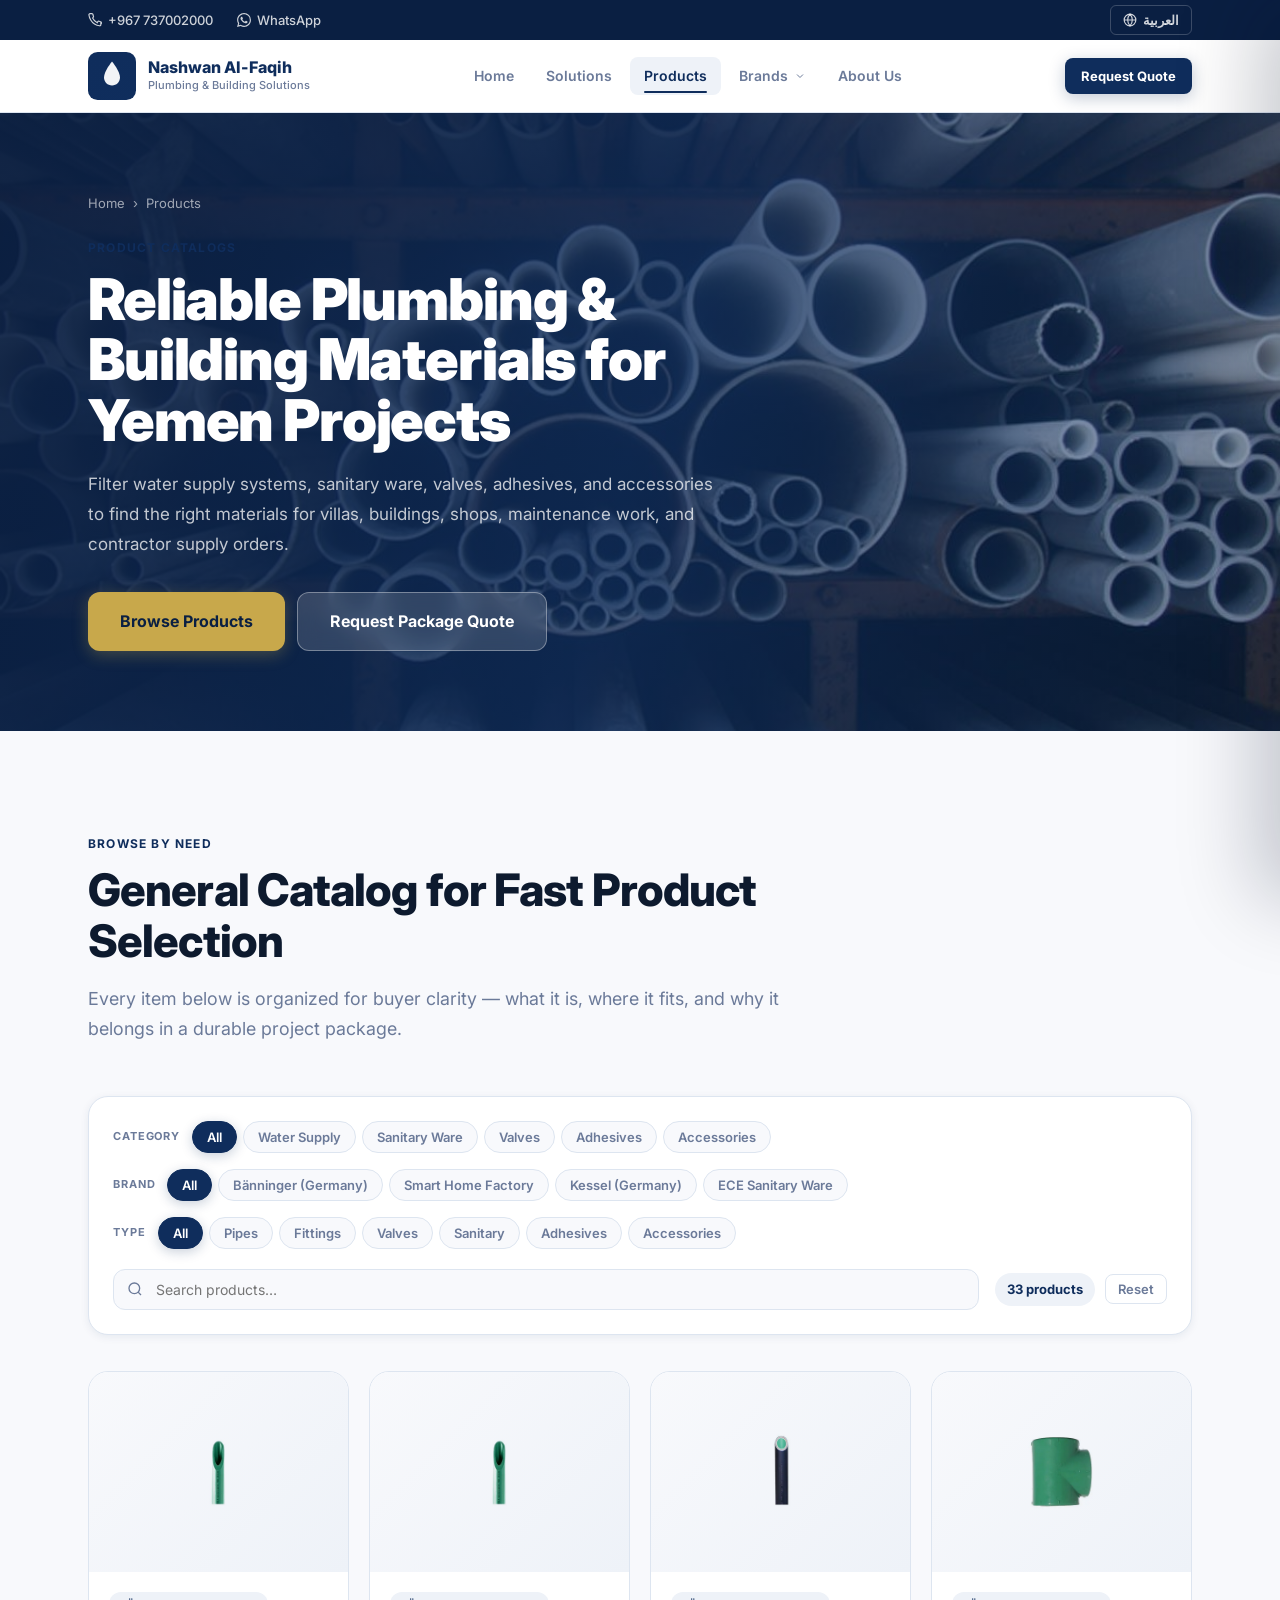
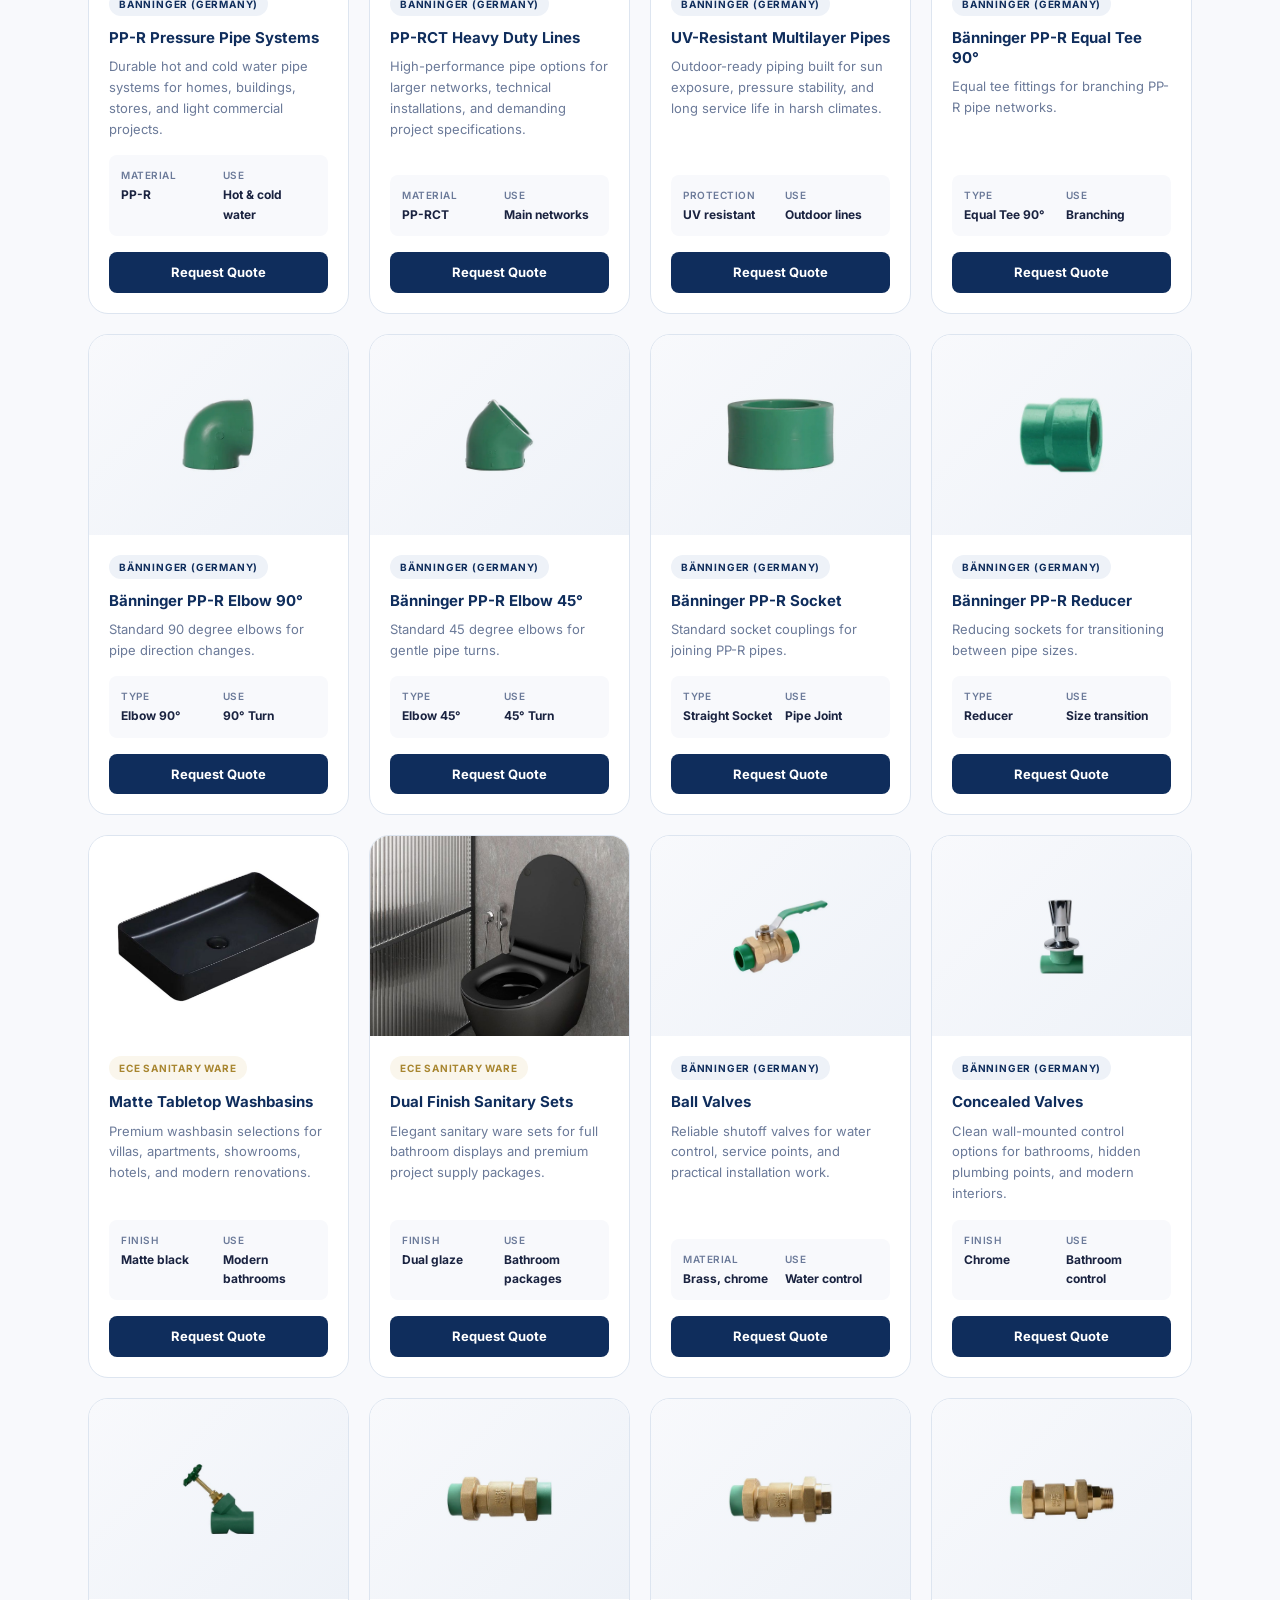
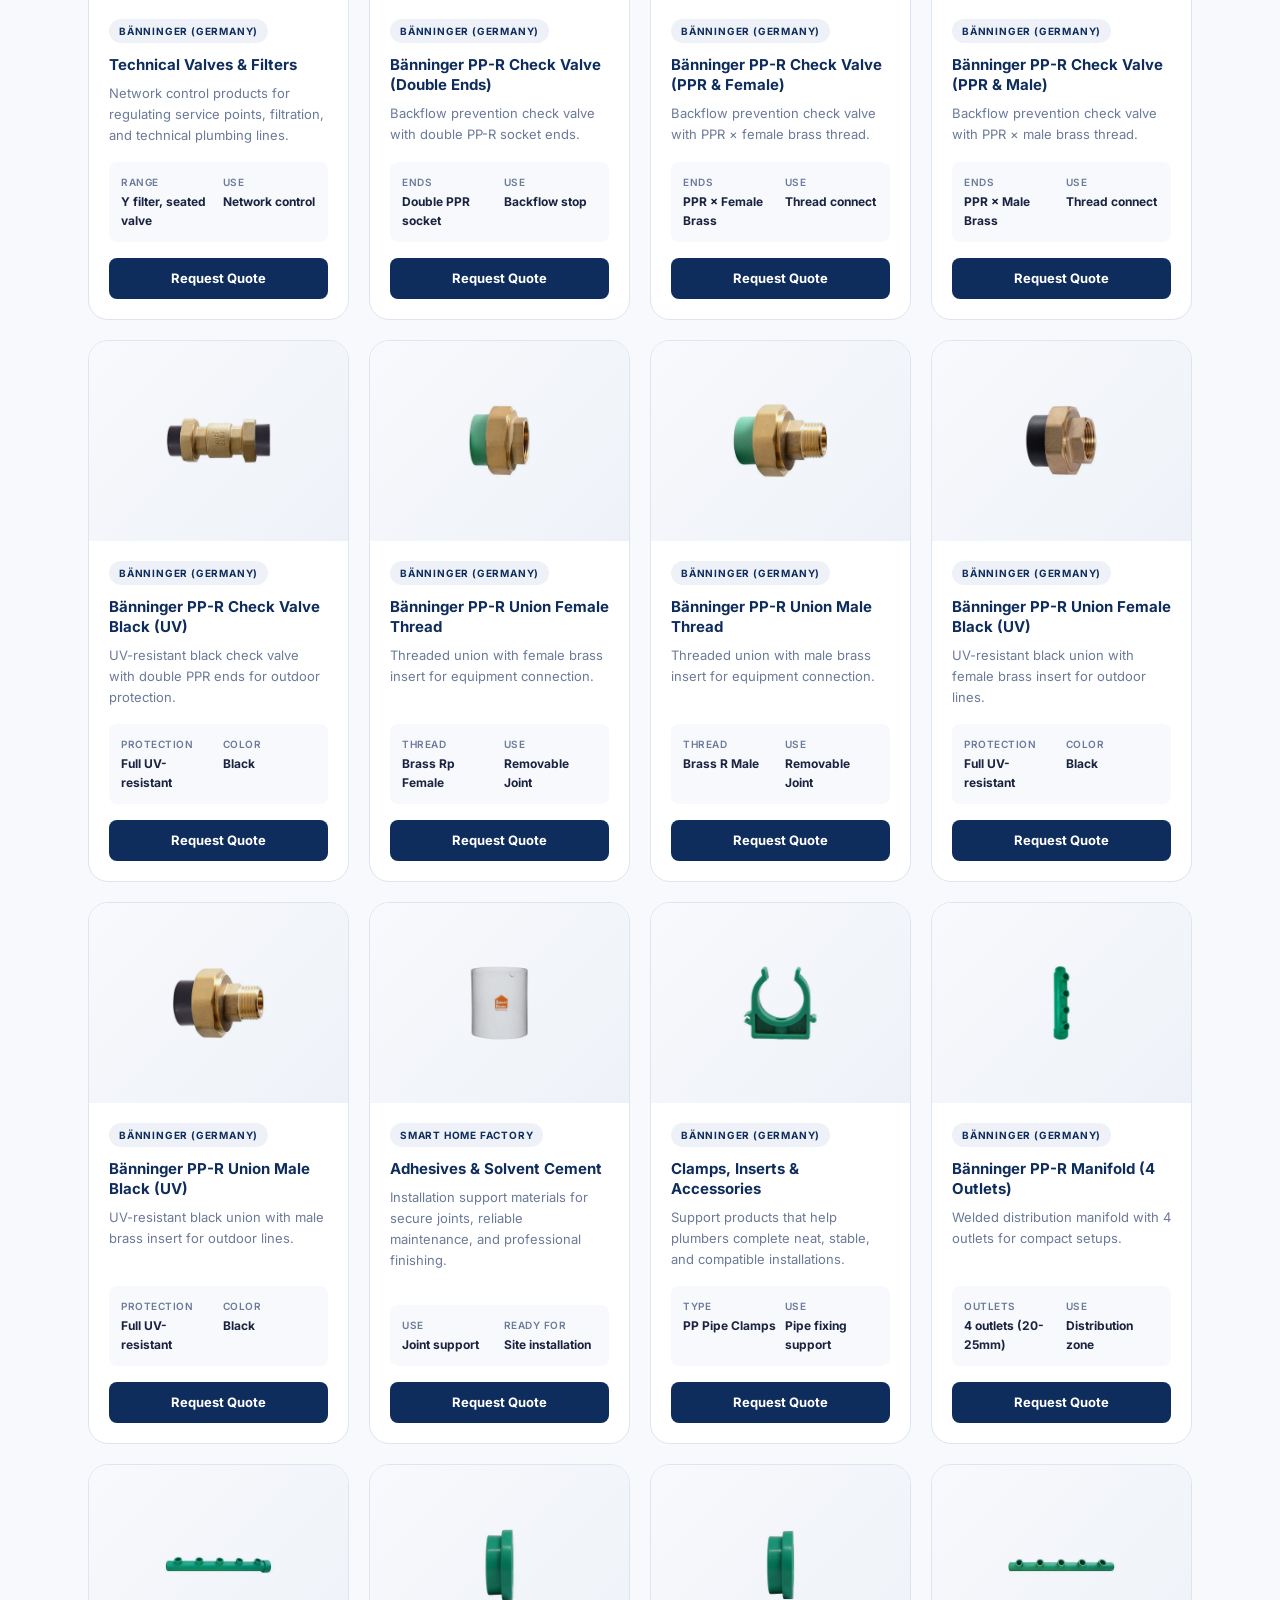
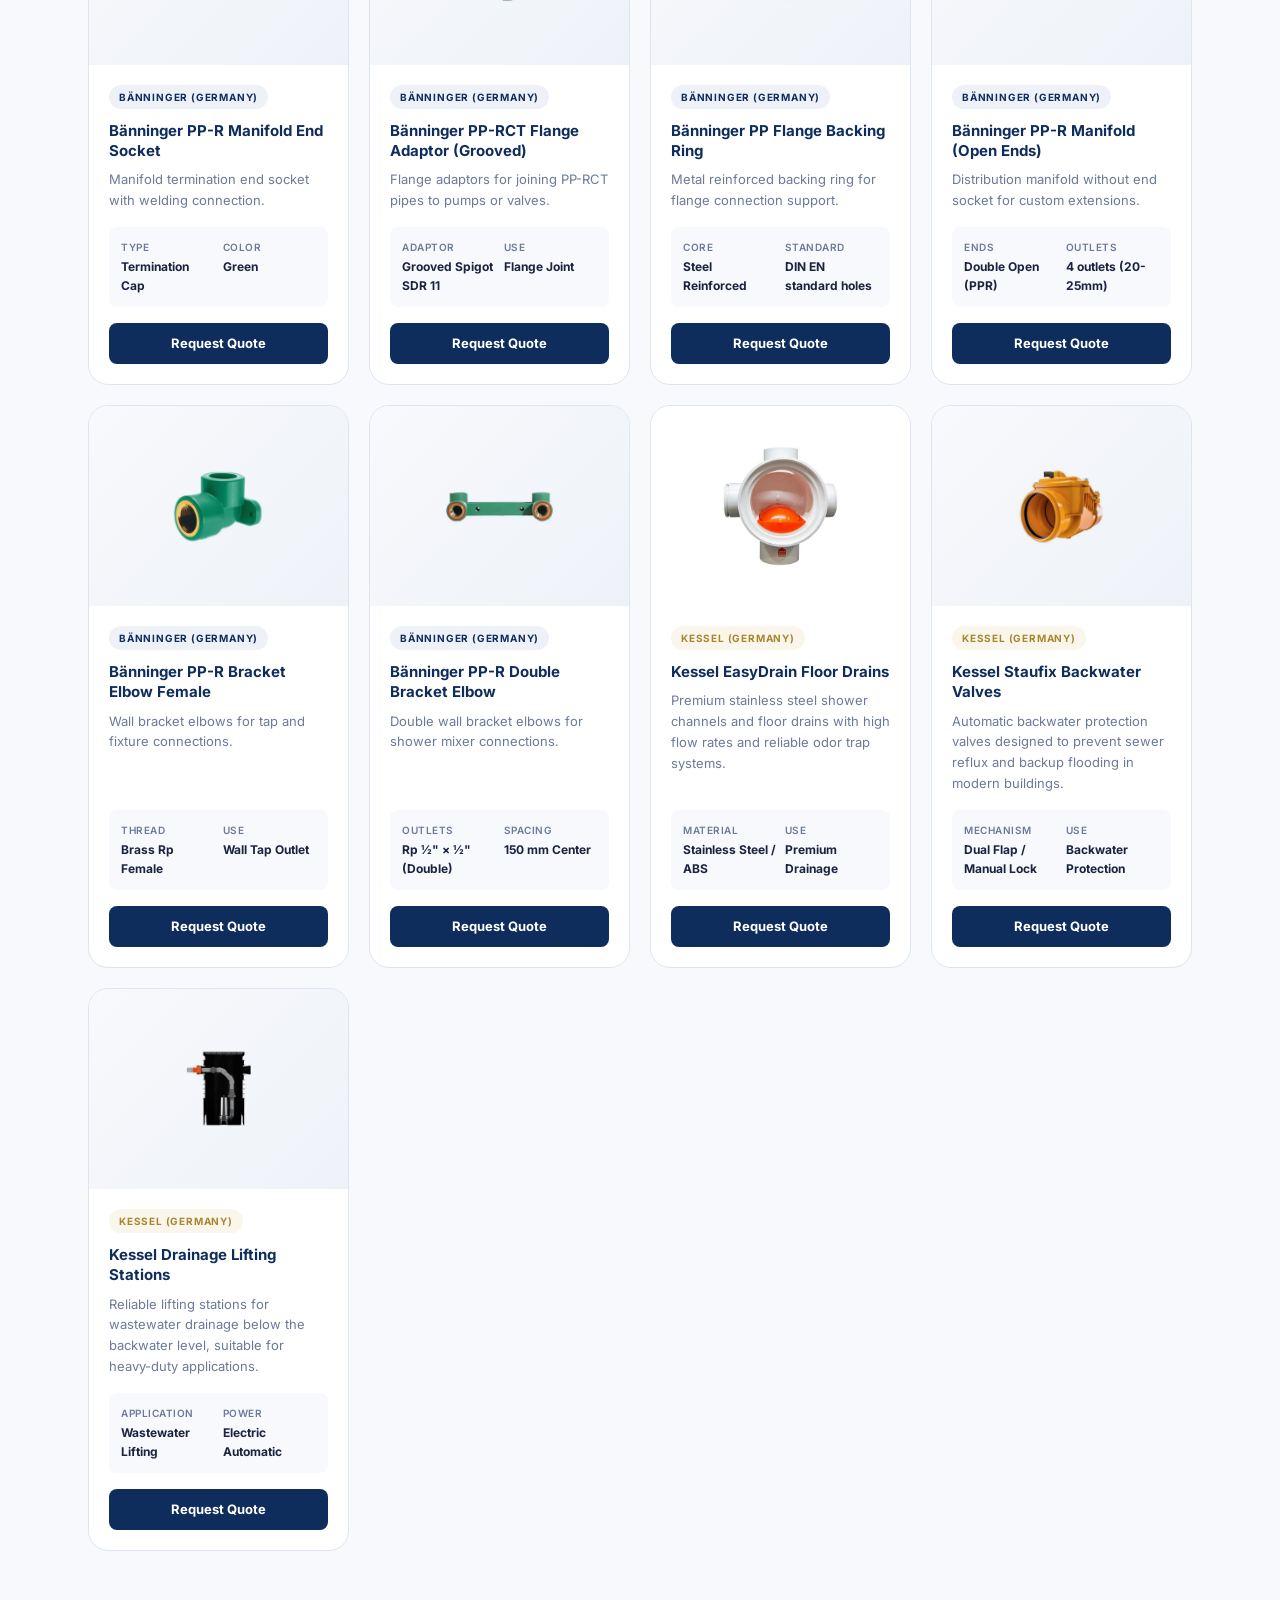
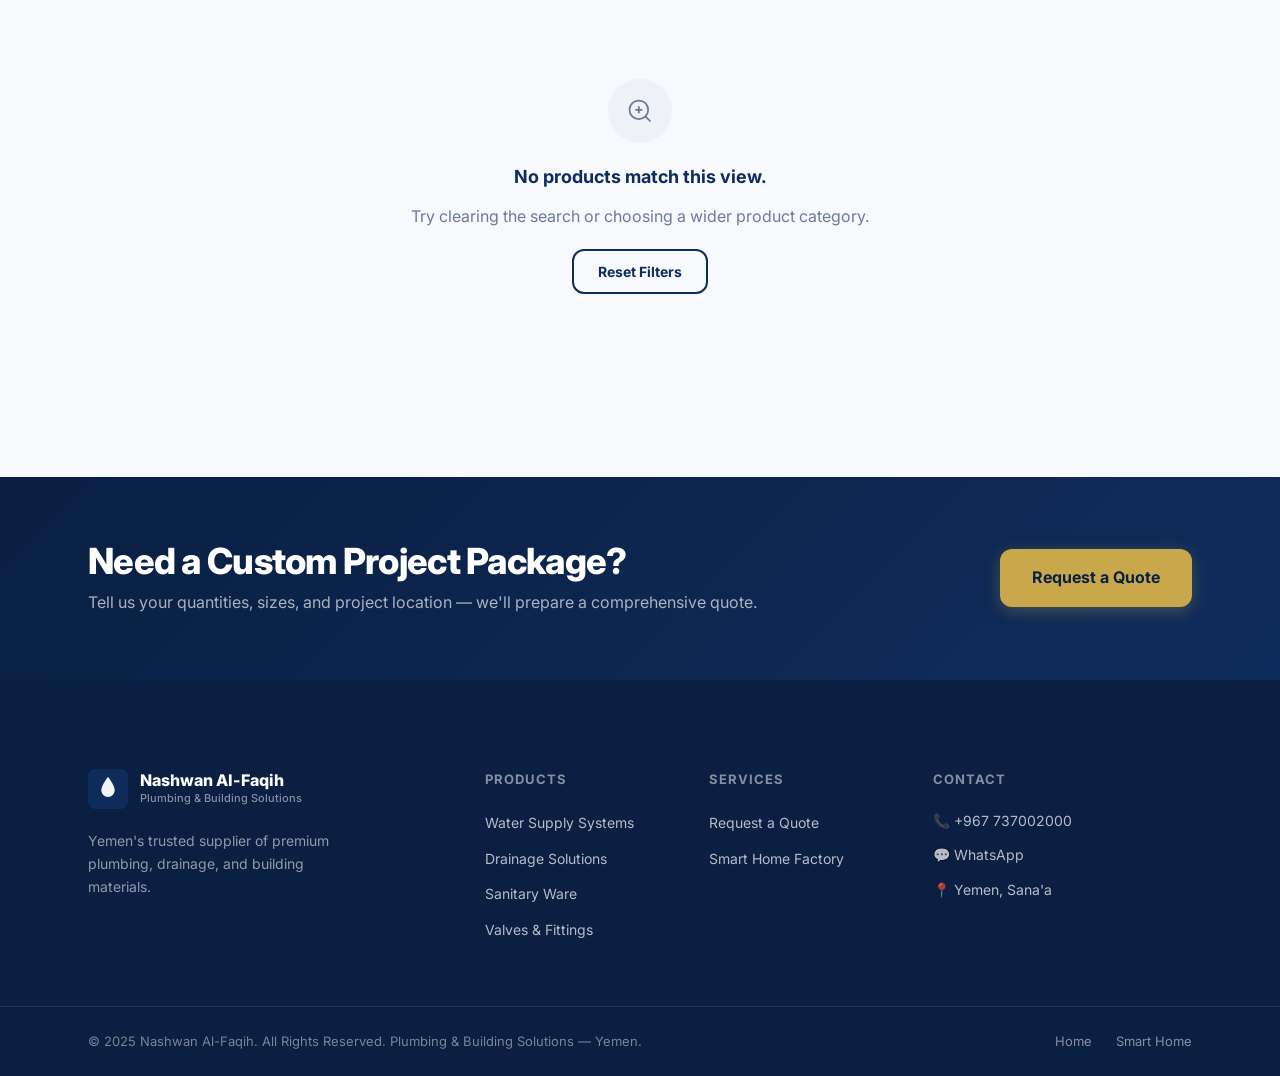
==== commit fbeb68ce: "feat: integrate brands dropdown, mobile grid, dedicated catalogs and fix specs matching" ====
--- a/products.html
+++ b/products.html
@@ -1,256 +1,964 @@
 <!doctype html>
 <html lang="en" dir="ltr">
-  <head>
-    <meta charset="utf-8">
-    <meta name="viewport" content="width=device-width, initial-scale=1">
-    <title>General Catalog | Nashwan Al-Faqih Yemen</title>
-    <meta name="description" content="Browse water supply systems, sanitary ware, valves, adhesives, and accessories for Yemeni construction and plumbing projects.">
-    <link rel="stylesheet" href="styles.css">
-  </head>
-  <body>
-    <header class="site-header">
-      <a class="brand" href="index.html" aria-label="Nashwan Al-Faqih home" data-i18n-aria-label="brand.aria">
-        <span class="brand-mark">NF</span>
-        <span>
+
+<head>
+  <meta charset="utf-8">
+  <meta name="viewport" content="width=device-width, initial-scale=1">
+  <title>General Catalog | Nashwan Al-Faqih Yemen</title>
+  <meta name="description"
+    content="Browse water supply systems, sanitary ware, valves, adhesives, and accessories for Yemeni construction and plumbing projects.">
+  <meta property="og:title" content="General Catalog | Nashwan Al-Faqih Yemen">
+  <link rel="preconnect" href="https://fonts.googleapis.com">
+  <link rel="preconnect" href="https://fonts.gstatic.com" crossorigin>
+  <link
+    href="https://fonts.googleapis.com/css2?family=Inter:wght@400;500;600;700;800;900&family=Cairo:wght@400;600;700;800;900&display=swap"
+    rel="stylesheet">
+  <link rel="stylesheet" href="styles.css">
+  <link rel="stylesheet" href="pages.css">
+</head>
+
+<body>
+
+  <!-- TOP BAR -->
+  <div class="topbar" id="topbar">
+    <div class="topbar-inner">
+      <div class="topbar-contact">
+        <a href="tel:+967737002000" class="topbar-item">
+          <svg width="14" height="14" viewBox="0 0 24 24" fill="none" stroke="currentColor" stroke-width="2">
+            <path
+              d="M22 16.92v3a2 2 0 0 1-2.18 2 19.79 19.79 0 0 1-8.63-3.07A19.5 19.5 0 0 1 4.69 12 19.79 19.79 0 0 1 1.61 3.4 2 2 0 0 1 3.6 1h3a2 2 0 0 1 2 1.72c.127.96.361 1.903.7 2.81a2 2 0 0 1-.45 2.11L7.91 8.59a16 16 0 0 0 8 8l.91-1.91a2 2 0 0 1 2.11-.45c.907.339 1.85.573 2.81.7A2 2 0 0 1 23 17l-.08-.08Z" />
+          </svg>
+          +967 737002000
+        </a>
+        <a href="https://wa.me/967773393626" class="topbar-item" target="_blank">
+          <svg width="14" height="14" viewBox="0 0 24 24" fill="currentColor">
+            <path
+              d="M17.472 14.382c-.297-.149-1.758-.867-2.03-.967-.273-.099-.471-.148-.67.15-.197.297-.767.966-.94 1.164-.173.199-.347.223-.644.075-.297-.15-1.255-.463-2.39-1.475-.883-.788-1.48-1.761-1.653-2.059-.173-.297-.018-.458.13-.606.134-.133.298-.347.446-.52.149-.174.198-.298.298-.497.099-.198.05-.371-.025-.52-.075-.149-.669-1.612-.916-2.207-.242-.579-.487-.5-.669-.51-.173-.008-.371-.01-.57-.01-.198 0-.52.074-.792.372-.272.297-1.04 1.016-1.04 2.479 0 1.462 1.065 2.875 1.213 3.074.149.198 2.096 3.2 5.077 4.487.709.306 1.262.489 1.694.625.712.227 1.36.195 1.871.118.571-.085 1.758-.719 2.006-1.413.248-.694.248-1.289.173-1.413-.074-.124-.272-.198-.57-.347m-5.421 7.403h-.004a9.87 9.87 0 0 1-5.031-1.378l-.361-.214-3.741.982.998-3.648-.235-.374a9.86 9.86 0 0 1-1.51-5.26c.001-5.45 4.436-9.884 9.888-9.884 2.64 0 5.122 1.03 6.988 2.898a9.825 9.825 0 0 1 2.893 6.994c-.003 5.45-4.437 9.884-9.885 9.884m8.413-18.297A11.815 11.815 0 0 0 12.05 0C5.495 0 .16 5.335.157 11.892c0 2.096.547 4.142 1.588 5.945L.057 24l6.305-1.654a11.882 11.882 0 0 0 5.683 1.448h.005c6.554 0 11.89-5.335 11.893-11.893a11.821 11.821 0 0 0-3.48-8.413Z" />
+          </svg>
+          WhatsApp
+        </a>
+      </div>
+      <button class="lang-btn" id="lang-toggle" type="button" data-language-toggle>
+        <svg width="14" height="14" viewBox="0 0 24 24" fill="none" stroke="currentColor" stroke-width="2">
+          <circle cx="12" cy="12" r="10" />
+          <path
+            d="M2 12h20M12 2a15.3 15.3 0 0 1 4 10 15.3 15.3 0 0 1-4 10 15.3 15.3 0 0 1-4-10 15.3 15.3 0 0 1 4-10z" />
+        </svg>
+        العربية
+      </button>
+    </div>
+  </div>
+
+  <!-- HEADER -->
+  <header class="site-header" id="site-header">
+    <div class="header-inner">
+      <a class="brand" href="index.html">
+        <div class="brand-emblem">
+          <svg viewBox="0 0 60 60" fill="none" xmlns="http://www.w3.org/2000/svg">
+            <rect width="60" height="60" rx="12" fill="url(#pg1)" />
+            <path d="M30 12 C30 12, 20 24, 20 32 C20 37.5 24.5 42 30 42 C35.5 42 40 37.5 40 32 C40 24 30 12 30 12Z"
+              fill="white" opacity="0.95" />
+            <defs>
+              <linearGradient id="pg1" x1="0" y1="0" x2="60" y2="60">
+                <stop offset="0%" stop-color="#0f2d5c" />
+                <stop offset="100%" stop-color="#1a4a8a" />
+              </linearGradient>
+            </defs>
+          </svg>
+        </div>
+        <div class="brand-text">
           <strong data-i18n="brand.name">Nashwan Al-Faqih</strong>
-          <small data-i18n="brand.catalog">General Product Catalog</small>
-        </span>
+          <small data-i18n="brand.subtitle">Plumbing & Building Solutions</small>
+        </div>
       </a>
-      <nav class="nav" aria-label="Primary navigation" data-i18n-aria-label="nav.aria">
-        <a href="index.html" data-i18n="nav.home">Home</a>
-        <a href="products.html" data-i18n="nav.products">General Catalog</a>
-        <a href="smart-home.html" data-i18n="nav.smartHome">Smart Home Factory</a>
-        <a class="nav-quote" href="index.html#quote" data-i18n="nav.quote">Request Quote</a>
+
+      <nav class="main-nav" id="main-nav">
+        <a href="index.html" class="nav-link" data-i18n="nav.home">Home</a>
+        <a href="index.html#solutions" class="nav-link" data-i18n="nav.solutions">Solutions</a>
+        <a href="products.html" class="nav-link active" data-i18n="nav.products">General Catalog</a>
+        <div class="nav-dropdown" id="nav-dropdown-brands">
+          <button class="dropdown-toggle" type="button" aria-haspopup="true" aria-expanded="false">
+            <span data-i18n="nav.brands">Brands</span>
+            <svg class="dropdown-caret" viewBox="0 0 24 24" fill="none" stroke="currentColor" stroke-width="2">
+              <polyline points="6 9 12 15 18 9" />
+            </svg>
+          </button>
+          <div class="dropdown-menu" aria-label="Brands">
+            <a href="banninger.html" class="dropdown-item">
+              <img src="img/Banninger/Banninger logo .webp" alt="Bänninger" class="dropdown-logo">
+              <span>Bänninger</span>
+            </a>
+            <a href="smart-home.html" class="dropdown-item">
+              <img src="img/Smart Home/Smart-Home logo.webp" alt="Smart Home" class="dropdown-logo">
+              <span>Smart Home</span>
+            </a>
+            <a href="kessel.html" class="dropdown-item">
+              <img src="img/Kessel/Kessel logo.webp" alt="Kessel" class="dropdown-logo">
+              <span>Kessel</span>
+            </a>
+          </div>
+        </div>
+        <a href="index.html#about" class="nav-link" data-i18n="nav.about">About Us</a>
       </nav>
-      <button class="language-toggle" type="button" data-language-toggle aria-label="Switch to Arabic" data-i18n-aria-label="language.aria">Arabic</button>
-    </header>
-
-    <main id="top">
-      <section class="page-hero catalog-hero">
-        <div>
-          <p class="eyebrow" data-i18n="catalog.eyebrow">General inventory</p>
-          <h1 data-i18n="catalog.heroTitle">Reliable plumbing and building materials for projects across Yemen.</h1>
-          <p class="hero-text" data-i18n="catalog.heroText">Filter water supply systems, sanitary ware, valves, adhesives, and accessories to find the right materials for villas, buildings, shops, maintenance work, and contractor supply orders.</p>
-          <div class="hero-actions">
-            <a class="button primary" href="#catalog" data-i18n="catalog.browseBtn">Browse Products</a>
-            <a class="button secondary" href="index.html#quote" data-i18n="catalog.quoteBtn">Request Package Quote</a>
+
+      <div class="header-actions">
+        <a href="index.html#quote" class="btn btn-primary btn-sm" data-i18n="nav.quote">Request Quote</a>
+        <button class="hamburger" id="hamburger" type="button" aria-label="Toggle navigation" aria-expanded="false">
+          <span></span><span></span><span></span>
+        </button>
+      </div>
+    </div>
+  </header>
+
+  <!-- MOBILE MENU -->
+  <div class="mobile-menu" id="mobile-menu" aria-hidden="true">
+    <nav>
+      <a href="index.html" data-i18n="nav.home">Home</a>
+      <a href="index.html#solutions" data-i18n="nav.solutions">Solutions</a>
+      <a href="products.html" data-i18n="nav.products">General Catalog</a>
+      <a href="index.html#about" data-i18n="nav.about">About Us</a>
+      <a href="index.html#quote" class="mobile-quote" data-i18n="nav.quote">Request Quote</a>
+      <div class="mobile-brands-section">
+        <span class="mobile-section-label" data-i18n="nav.brands">Brands</span>
+        <div class="mobile-brands-grid">
+          <a href="banninger.html" class="mobile-brand-item">
+            <img src="img/Banninger/Banninger logo .webp" alt="Bänninger">
+            <span>Bänninger</span>
+          </a>
+          <a href="smart-home.html" class="mobile-brand-item">
+            <img src="img/Smart Home/Smart-Home logo.webp" alt="Smart Home">
+            <span>Smart Home</span>
+          </a>
+          <a href="kessel.html" class="mobile-brand-item">
+            <img src="img/Kessel/Kessel logo.webp" alt="Kessel">
+            <span>Kessel</span>
+          </a>
+        </div>
+      </div>
+    </nav>
+  </div>
+
+  <main>
+
+    <!-- PAGE HERO -->
+    <section class="page-hero-section">
+      <div class="page-hero-bg">
+        <img src="New img/a lote of pipe in one place.jpg" alt="" aria-hidden="true">
+        <div class="page-hero-overlay"></div>
+      </div>
+      <div class="container">
+        <div class="page-hero-content">
+          <nav class="breadcrumb" aria-label="Breadcrumb">
+            <a href="index.html" data-i18n="nav.home">Home</a>
+            <span>›</span>
+            <span data-i18n="nav.products">Products</span>
+          </nav>
+          <p class="eyebrow" data-i18n="catalog.eyebrow">General Inventory</p>
+          <h1 data-i18n="catalog.heroTitle">Reliable Plumbing & Building Materials for Yemen Projects</h1>
+          <p class="page-hero-desc" data-i18n="catalog.heroText">Filter water supply systems, sanitary ware, valves,
+            adhesives, and accessories to find the right materials for villas, buildings, shops, maintenance work, and
+            contractor supply orders.</p>
+          <div class="page-hero-ctas">
+            <a href="#catalog" class="btn btn-gold btn-lg" data-i18n="catalog.browseBtn">Browse Products</a>
+            <a href="index.html#quote" class="btn btn-ghost btn-lg" data-i18n="catalog.quoteBtn">Request Package
+              Quote</a>
           </div>
         </div>
-      </section>
-
-      <section id="catalog" class="section products-section">
-        <div class="section-heading product-heading">
-          <div>
-            <p class="eyebrow" data-i18n="catalog.eyebrow2">Browse by need</p>
-            <h2 data-i18n="catalog.title2">General catalog for fast product selection.</h2>
-            <p class="products-lede" data-i18n="catalog.lede2">Every item below is written for buyer clarity: what it is, where it fits, and why it belongs in a durable project package.</p>
+      </div>
+    </section>
+
+    <!-- CATALOG SECTION -->
+    <section id="catalog" class="section catalog-page-section">
+      <div class="container">
+
+        <!-- Section Header -->
+        <div class="section-header" data-animate="fade-up">
+          <p class="eyebrow" data-i18n="catalog.eyebrow2">Browse by Need</p>
+          <h2 data-i18n="catalog.title2">General Catalog for Fast Product Selection</h2>
+          <p class="section-desc" data-i18n="catalog.lede2">Every item below is organized for buyer clarity — what it
+            is, where it fits, and why it belongs in a durable project package.</p>
+        </div>
+
+        <!-- Filter Toolbar -->
+        <div class="filter-toolbar" data-animate="fade-up" data-delay="100">
+          <div class="filter-main">
+            <div class="filter-group">
+              <span class="filter-label" data-i18n="tools.step1">Category</span>
+              <div class="filter-pills" aria-label="Product category filters">
+                <button class="pill active" type="button" data-filter="all" data-i18n="filter.all">All</button>
+                <button class="pill" type="button" data-filter="water" data-i18n="filter.water">Water Supply</button>
+                <button class="pill" type="button" data-filter="sanitary" data-i18n="filter.sanitary">Sanitary
+                  Ware</button>
+                <button class="pill" type="button" data-filter="valves" data-i18n="filter.valves">Valves</button>
+                <button class="pill" type="button" data-filter="adhesives"
+                  data-i18n="filter.adhesives">Adhesives</button>
+                <button class="pill" type="button" data-filter="accessories"
+                  data-i18n="filter.accessories">Accessories</button>
+              </div>
+            </div>
+            <div class="filter-group">
+              <span class="filter-label" data-i18n="tools.brandLabel">Brand</span>
+              <div class="filter-pills" aria-label="Product brand filters">
+                <button class="pill active" type="button" data-brand-filter="all" data-i18n="filter.all">All</button>
+                <button class="pill" type="button" data-brand-filter="banninger" data-i18n="brand.banninger">Bänninger</button>
+                <button class="pill" type="button" data-brand-filter="smarthome" data-i18n="brand.smarthome">Smart Home</button>
+                <button class="pill" type="button" data-brand-filter="kessel" data-i18n="brand.kessel">Kessel</button>
+                <button class="pill" type="button" data-brand-filter="sanitary" data-i18n="brand.ece">ECE Sanitary</button>
+              </div>
+            </div>
+            <div class="filter-group">
+              <span class="filter-label" data-i18n="tools.step3">Type</span>
+              <div class="filter-pills" aria-label="Filter by type">
+                <button class="pill active" type="button" data-type="all" data-i18n="filter.all">All</button>
+                <button class="pill" type="button" data-type="pipes" data-i18n="type.pipes">Pipes</button>
+                <button class="pill" type="button" data-type="fittings" data-i18n="type.fittings">Fittings</button>
+                <button class="pill" type="button" data-type="valves" data-i18n="filter.valves">Valves</button>
+                <button class="pill" type="button" data-type="sanitary" data-i18n="filter.sanitary">Sanitary</button>
+                <button class="pill" type="button" data-type="adhesives" data-i18n="filter.adhesives">Adhesives</button>
+                <button class="pill" type="button" data-type="accessories"
+                  data-i18n="filter.accessories">Accessories</button>
+              </div>
+            </div>
           </div>
-          <div class="catalog-promise">
-            <span data-i18n="catalog.promise1">Contractor-ready stock</span>
-            <span data-i18n="catalog.promise2">Retail-friendly categories</span>
-            <span data-i18n="catalog.promise3">Quote-ready product cards</span>
+          <div class="filter-search-wrap">
+            <div class="search-box">
+              <svg class="search-icon" viewBox="0 0 24 24" fill="none" stroke="currentColor" stroke-width="2">
+                <circle cx="11" cy="11" r="8" />
+                <path d="m21 21-4.35-4.35" />
+              </svg>
+              <input type="search" class="search-input" id="product-search" data-product-search
+                placeholder="Search products…" data-i18n-ph="tools.searchHolder">
+            </div>
+            <div class="filter-status" aria-live="polite">
+              <span class="result-badge" data-result-count></span>
+              <button class="reset-btn" type="button" data-reset-filters data-i18n="tools.reset">Reset</button>
+            </div>
           </div>
         </div>
 
-        <div class="egic-product-browser">
-          <div class="product-tools">
-            <div class="tool-group">
-              <p data-i18n="tools.step1">1. Choose category</p>
-              <div class="filter-bar" aria-label="Product filters">
-                <button class="filter active" type="button" data-filter="all" data-i18n="filter.all">All</button>
-                <button class="filter" type="button" data-filter="water" data-i18n="filter.water">Water Supply</button>
-                <button class="filter" type="button" data-filter="sanitary" data-i18n="filter.sanitary">Sanitary Ware</button>
-                <button class="filter" type="button" data-filter="valves" data-i18n="filter.valves">Valves</button>
-                <button class="filter" type="button" data-filter="adhesives" data-i18n="filter.adhesives">Adhesives</button>
-                <button class="filter" type="button" data-filter="accessories" data-i18n="filter.accessories">Accessories</button>
-              </div>
-            </div>
-            <label class="product-search">
-              <span data-i18n="tools.step2">2. Search products</span>
-              <input type="search" data-product-search placeholder="Search products" data-i18n-placeholder="tools.searchHolder">
-            </label>
-            <div class="tool-group">
-              <p data-i18n="tools.step3">3. Narrow by type</p>
-              <div class="type-filter" aria-label="Filter by product type">
-                <button class="type-chip active" type="button" data-type="all" data-i18n="filter.all">All</button>
-                <button class="type-chip" type="button" data-type="pipes" data-i18n="type.pipes">Pipes</button>
-                <button class="type-chip" type="button" data-type="fittings" data-i18n="type.fittings">Fittings</button>
-                <button class="type-chip" type="button" data-type="valves" data-i18n="filter.valves">Valves</button>
-                <button class="type-chip" type="button" data-type="sanitary" data-i18n="filter.sanitary">Sanitary</button>
-                <button class="type-chip" type="button" data-type="adhesives" data-i18n="filter.adhesives">Adhesives</button>
-                <button class="type-chip" type="button" data-type="accessories" data-i18n="filter.accessories">Accessories</button>
-              </div>
-            </div>
-            <div class="filter-summary" aria-live="polite">
-              <p class="result-count" data-result-count></p>
-              <p class="active-filter-text" data-active-filter-text></p>
-              <button class="reset-filters" type="button" data-reset-filters data-i18n="tools.reset">Reset filters</button>
-            </div>
+        <!-- Product Grid -->
+        <div class="products-grid" id="products-grid">
+
+          <!-- 1. PP-R Pipes -->
+          <article class="pcard" data-category="water" data-product-type="pipes" data-brand="banninger"
+            data-search="pp-r pipe pn20 hot cold water yemeni project banninger germany">
+            <div class="pcard-img">
+              <img src="img/Banninger/PP-R Pipe PN20 – SDR 7.4.webp" alt="PP-R pipe PN20 SDR 7.4">
+            </div>
+            <div class="pcard-body">
+              <span class="pcard-cat" data-i18n="brand.banninger">Bänninger (Germany)</span>
+              <h3 class="pcard-title" data-i18n="prod.ppr.title">PP-R Pressure Pipe Systems</h3>
+              <p class="pcard-desc" data-i18n="prod.ppr.text">Durable hot and cold water pipe systems for homes,
+                buildings, stores, and light commercial projects.</p>
+              <div class="pcard-specs">
+                <div><span data-i18n="spec.material">Material</span><strong>PP-R</strong></div>
+                <div><span data-i18n="spec.use">Use</span><strong data-i18n="spec.use1">Hot & cold water</strong></div>
+              </div>
+              <a href="index.html#quote" class="pcard-btn" data-i18n="card.quote">Request Quote</a>
+            </div>
+          </article>
+
+          <!-- 2. PP-RCT Pipes -->
+          <article class="pcard" data-category="water" data-product-type="pipes" data-brand="banninger"
+            data-search="pp-rct pipe heavy duty main networks banninger germany">
+            <div class="pcard-img">
+              <img src="img/Banninger/PP-RCT Pipe PN16 – SDR 11.webp" alt="PP-RCT pipe PN16 SDR 11">
+            </div>
+            <div class="pcard-body">
+              <span class="pcard-cat" data-i18n="brand.banninger">Bänninger (Germany)</span>
+              <h3 class="pcard-title" data-i18n="prod.pprct.title">PP-RCT Heavy Duty Lines</h3>
+              <p class="pcard-desc" data-i18n="prod.pprct.text">High-performance pipe options for larger networks,
+                technical installations, and demanding project specifications.</p>
+              <div class="pcard-specs">
+                <div><span data-i18n="spec.material">Material</span><strong>PP-RCT</strong></div>
+                <div><span data-i18n="spec.use">Use</span><strong data-i18n="spec.use2">Main networks</strong></div>
+              </div>
+              <a href="index.html#quote" class="pcard-btn" data-i18n="card.quote">Request Quote</a>
+            </div>
+          </article>
+
+          <!-- 3. UV Pipes -->
+          <article class="pcard" data-category="water" data-product-type="pipes" data-brand="banninger"
+            data-search="uv resistant multilayer pipe outdoor water banninger germany">
+            <div class="pcard-img">
+              <img src="img/Banninger/Multilayer pipes with fiber Reinforced UV in Black PN 20 SDR 6.webp"
+                alt="UV resistant multilayer pipe">
+            </div>
+            <div class="pcard-body">
+              <span class="pcard-cat" data-i18n="brand.banninger">Bänninger (Germany)</span>
+              <h3 class="pcard-title" data-i18n="prod.uv.title">UV-Resistant Multilayer Pipes</h3>
+              <p class="pcard-desc" data-i18n="prod.uv.text">Outdoor-ready piping built for sun exposure, pressure
+                stability, and long service life in harsh climates.</p>
+              <div class="pcard-specs">
+                <div><span data-i18n="spec.protection">Protection</span><strong data-i18n="spec.uv">UV
+                  resistant</strong></div>
+                <div><span data-i18n="spec.use">Use</span><strong data-i18n="spec.use3">Outdoor lines</strong></div>
+              </div>
+              <a href="index.html#quote" class="pcard-btn" data-i18n="card.quote">Request Quote</a>
+            </div>
+          </article>
+
+          <!-- 4. PP-R Equal Tee 90° -->
+          <article class="pcard" data-category="water" data-product-type="fittings" data-brand="banninger"
+            data-search="pp-r equal tee 90 fittings branching banninger germany">
+            <div class="pcard-img">
+              <img src="img/Banninger/Tee 90°.webp" alt="PP-R Equal Tee 90°">
+            </div>
+            <div class="pcard-body">
+              <span class="pcard-cat" data-i18n="brand.banninger">Bänninger (Germany)</span>
+              <h3 class="pcard-title" data-i18n="prod.tee90.title">PP-R Equal Tee 90°</h3>
+              <p class="pcard-desc" data-i18n="prod.tee90.text">Equal tee fittings for branching PP-R pipe networks.</p>
+              <div class="pcard-specs">
+                <div><span>Type</span><strong>Equal Tee 90°</strong></div>
+                <div><span data-i18n="spec.use">Use</span><strong>Branching</strong></div>
+              </div>
+              <a href="index.html#quote" class="pcard-btn" data-i18n="card.quote">Request Quote</a>
+            </div>
+          </article>
+
+          <!-- 5. PP-R Elbow 90° -->
+          <article class="pcard" data-category="water" data-product-type="fittings" data-brand="banninger"
+            data-search="pp-r elbow 90 fittings direction changes banninger germany">
+            <div class="pcard-img">
+              <img src="img/Banninger/Elbow 90°.webp" alt="PP-R Elbow 90°">
+            </div>
+            <div class="pcard-body">
+              <span class="pcard-cat" data-i18n="brand.banninger">Bänninger (Germany)</span>
+              <h3 class="pcard-title" data-i18n="prod.elbow90.title">PP-R Elbow 90°</h3>
+              <p class="pcard-desc" data-i18n="prod.elbow90.text">Standard 90 degree elbows for pipe direction changes.</p>
+              <div class="pcard-specs">
+                <div><span>Type</span><strong>Elbow 90°</strong></div>
+                <div><span data-i18n="spec.use">Use</span><strong>90° Turn</strong></div>
+              </div>
+              <a href="index.html#quote" class="pcard-btn" data-i18n="card.quote">Request Quote</a>
+            </div>
+          </article>
+
+          <!-- 6. PP-R Elbow 45° -->
+          <article class="pcard" data-category="water" data-product-type="fittings" data-brand="banninger"
+            data-search="pp-r elbow 45 fittings direction changes banninger germany">
+            <div class="pcard-img">
+              <img src="img/Banninger/ELbow 45.webp" alt="PP-R Elbow 45°">
+            </div>
+            <div class="pcard-body">
+              <span class="pcard-cat" data-i18n="brand.banninger">Bänninger (Germany)</span>
+              <h3 class="pcard-title" data-i18n="prod.elbow45.title">PP-R Elbow 45°</h3>
+              <p class="pcard-desc" data-i18n="prod.elbow45.text">Standard 45 degree elbows for gentle pipe turns.</p>
+              <div class="pcard-specs">
+                <div><span>Type</span><strong>Elbow 45°</strong></div>
+                <div><span data-i18n="spec.use">Use</span><strong>45° Turn</strong></div>
+              </div>
+              <a href="index.html#quote" class="pcard-btn" data-i18n="card.quote">Request Quote</a>
+            </div>
+          </article>
+
+          <!-- 7. PP-R Socket -->
+          <article class="pcard" data-category="water" data-product-type="fittings" data-brand="banninger"
+            data-search="pp-r socket fittings couplings joining banninger germany">
+            <div class="pcard-img">
+              <img src="img/Banninger/Socket.webp" alt="PP-R Socket">
+            </div>
+            <div class="pcard-body">
+              <span class="pcard-cat" data-i18n="brand.banninger">Bänninger (Germany)</span>
+              <h3 class="pcard-title" data-i18n="prod.socket.title">PP-R Socket</h3>
+              <p class="pcard-desc" data-i18n="prod.socket.text">Standard socket couplings for joining PP-R pipes.</p>
+              <div class="pcard-specs">
+                <div><span>Type</span><strong>Straight Socket</strong></div>
+                <div><span data-i18n="spec.use">Use</span><strong>Pipe Joint</strong></div>
+              </div>
+              <a href="index.html#quote" class="pcard-btn" data-i18n="card.quote">Request Quote</a>
+            </div>
+          </article>
+
+          <!-- 8. PP-R Reducer -->
+          <article class="pcard" data-category="water" data-product-type="fittings" data-brand="banninger"
+            data-search="pp-r reducer fittings couplings transitioning sizes banninger germany">
+            <div class="pcard-img">
+              <img src="img/Banninger/Reducer.webp" alt="PP-R Reducer">
+            </div>
+            <div class="pcard-body">
+              <span class="pcard-cat" data-i18n="brand.banninger">Bänninger (Germany)</span>
+              <h3 class="pcard-title" data-i18n="prod.reducer.title">PP-R Reducer</h3>
+              <p class="pcard-desc" data-i18n="prod.reducer.text">Reducing sockets for transitioning between pipe sizes.</p>
+              <div class="pcard-specs">
+                <div><span>Type</span><strong>Reducer</strong></div>
+                <div><span data-i18n="spec.use">Use</span><strong>Size transition</strong></div>
+              </div>
+              <a href="index.html#quote" class="pcard-btn" data-i18n="card.quote">Request Quote</a>
+            </div>
+          </article>
+
+          <!-- 9. Matte Tabletop Washbasin -->
+          <article class="pcard" data-category="sanitary" data-product-type="sanitary" data-brand="sanitary"
+            data-search="washbasin sanitary ware bathroom villa hotel ece tabletop">
+            <div class="pcard-img photo-img">
+              <img src="img/Banninger/Ece A107 Tabletop Washbasin Matte Black.jpg" alt="Matte black tabletop washbasin">
+            </div>
+            <div class="pcard-body">
+              <span class="pcard-cat gold" data-i18n="brand.ece">ECE Sanitary Ware</span>
+              <h3 class="pcard-title" data-i18n="prod.wash.title">Matte Tabletop Washbasins</h3>
+              <p class="pcard-desc" data-i18n="prod.wash.text">Premium washbasin selections for villas, apartments,
+                showrooms, hotels, and modern renovations.</p>
+              <div class="pcard-specs">
+                <div><span data-i18n="spec.finish">Finish</span><strong data-i18n="spec.f1">Matte black</strong></div>
+                <div><span data-i18n="spec.use">Use</span><strong data-i18n="spec.u1">Modern bathrooms</strong></div>
+              </div>
+              <a href="index.html#quote" class="pcard-btn" data-i18n="card.quote">Request Quote</a>
+            </div>
+          </article>
+
+          <!-- 10. Dual Finish Sanitary Set -->
+          <article class="pcard" data-category="sanitary" data-product-type="sanitary" data-brand="sanitary"
+            data-search="dual glaze sanitary set bathroom package ece dual glaze">
+            <div class="pcard-img photo-img">
+              <img src="img/Banninger/Dual Glaze Double finish sanitary ware.jpg" alt="Dual glaze sanitary ware set">
+            </div>
+            <div class="pcard-body">
+              <span class="pcard-cat gold" data-i18n="brand.ece">ECE Sanitary Ware</span>
+              <h3 class="pcard-title" data-i18n="prod.dual.title">Dual Finish Sanitary Sets</h3>
+              <p class="pcard-desc" data-i18n="prod.dual.text">Elegant sanitary ware sets for full bathroom displays and
+                premium project supply packages.</p>
+              <div class="pcard-specs">
+                <div><span data-i18n="spec.finish">Finish</span><strong data-i18n="spec.f2">Dual glaze</strong></div>
+                <div><span data-i18n="spec.use">Use</span><strong data-i18n="spec.u2">Bathroom packages</strong></div>
+              </div>
+              <a href="index.html#quote" class="pcard-btn" data-i18n="card.quote">Request Quote</a>
+            </div>
+          </article>
+
+          <!-- 11. Ball Valve -->
+          <article class="pcard" data-category="valves" data-product-type="valves" data-brand="banninger"
+            data-search="ball valve water control shutoff banninger germany">
+            <div class="pcard-img">
+              <img src="img/Banninger/Ball Valve.webp" alt="Ball valve">
+            </div>
+            <div class="pcard-body">
+              <span class="pcard-cat" data-i18n="brand.banninger">Bänninger (Germany)</span>
+              <h3 class="pcard-title" data-i18n="prod.ball.title">Ball Valves</h3>
+              <p class="pcard-desc" data-i18n="prod.ball.text">Reliable shutoff valves for water control, service
+                points, and practical installation work.</p>
+              <div class="pcard-specs">
+                <div><span data-i18n="spec.material">Material</span><strong data-i18n="spec.m1">Brass, chrome</strong>
+                </div>
+                <div><span data-i18n="spec.use">Use</span><strong data-i18n="spec.u3">Water control</strong></div>
+              </div>
+              <a href="index.html#quote" class="pcard-btn" data-i18n="card.quote">Request Quote</a>
+            </div>
+          </article>
+
+          <!-- 12. Concealed Valve -->
+          <article class="pcard" data-category="valves" data-product-type="valves" data-brand="banninger"
+            data-search="concealed valve bathroom control wall banninger germany">
+            <div class="pcard-img">
+              <img src="img/Banninger/Concealed Valve.webp" alt="Concealed valve">
+            </div>
+            <div class="pcard-body">
+              <span class="pcard-cat" data-i18n="brand.banninger">Bänninger (Germany)</span>
+              <h3 class="pcard-title" data-i18n="prod.concealed.title">Concealed Valves</h3>
+              <p class="pcard-desc" data-i18n="prod.concealed.text">Clean wall-mounted control options for bathrooms,
+                hidden plumbing points, and modern interiors.</p>
+              <div class="pcard-specs">
+                <div><span data-i18n="spec.finish">Finish</span><strong data-i18n="spec.f3">Chrome</strong></div>
+                <div><span data-i18n="spec.use">Use</span><strong data-i18n="spec.u4">Bathroom control</strong></div>
+              </div>
+              <a href="index.html#quote" class="pcard-btn" data-i18n="card.quote">Request Quote</a>
+            </div>
+          </article>
+
+          <!-- 13. Technical Valves & Filters -->
+          <article class="pcard" data-category="valves" data-product-type="valves" data-brand="banninger"
+            data-search="check valve y filter seated valve network banninger germany">
+            <div class="pcard-img">
+              <img src="img/Banninger/Y Seated Valve.jpg" alt="Y seated valve">
+            </div>
+            <div class="pcard-body">
+              <span class="pcard-cat" data-i18n="brand.banninger">Bänninger (Germany)</span>
+              <h3 class="pcard-title" data-i18n="prod.tech.title">Technical Valves & Filters</h3>
+              <p class="pcard-desc" data-i18n="prod.tech.text">Network control products for regulating service points,
+                filtration, and technical plumbing lines.</p>
+              <div class="pcard-specs">
+                <div><span data-i18n="spec.range">Range</span><strong data-i18n="spec.r1">Y filter, seated
+                  valve</strong></div>
+                <div><span data-i18n="spec.use">Use</span><strong data-i18n="spec.u5">Network control</strong></div>
+              </div>
+              <a href="index.html#quote" class="pcard-btn" data-i18n="card.quote">Request Quote</a>
+            </div>
+          </article>
+
+          <!-- 14. PP-R Check Valve (Double Ends) -->
+          <article class="pcard" data-category="valves" data-product-type="valves" data-brand="banninger"
+            data-search="check valve ppr ends backflow protection double ppr banninger germany">
+            <div class="pcard-img">
+              <img src="img/Banninger/Check Valve-PPR Ends.webp" alt="PP-R Check Valve (Double Ends)">
+            </div>
+            <div class="pcard-body">
+              <span class="pcard-cat" data-i18n="brand.banninger">Bänninger (Germany)</span>
+              <h3 class="pcard-title" data-i18n="prod.checkppr.title">PP-R Check Valve (Double Ends)</h3>
+              <p class="pcard-desc" data-i18n="prod.checkppr.text">Backflow prevention check valve with double PP-R socket ends.</p>
+              <div class="pcard-specs">
+                <div><span>Ends</span><strong>Double PPR socket</strong></div>
+                <div><span data-i18n="spec.use">Use</span><strong>Backflow stop</strong></div>
+              </div>
+              <a href="index.html#quote" class="pcard-btn" data-i18n="card.quote">Request Quote</a>
+            </div>
+          </article>
+
+          <!-- 15. PP-R Check Valve (PPR & Female) -->
+          <article class="pcard" data-category="valves" data-product-type="valves" data-brand="banninger"
+            data-search="check valve ppr female brass thread backflow protection banninger germany">
+            <div class="pcard-img">
+              <img src="img/Banninger/Check Valve – PPR & Female.webp" alt="PP-R Check Valve (PPR & Female)">
+            </div>
+            <div class="pcard-body">
+              <span class="pcard-cat" data-i18n="brand.banninger">Bänninger (Germany)</span>
+              <h3 class="pcard-title" data-i18n="prod.checkfemale.title">PP-R Check Valve (PPR & Female)</h3>
+              <p class="pcard-desc" data-i18n="prod.checkfemale.text">Backflow prevention check valve with PPR × female brass thread.</p>
+              <div class="pcard-specs">
+                <div><span>Ends</span><strong>PPR × Female Brass</strong></div>
+                <div><span data-i18n="spec.use">Use</span><strong>Thread connect</strong></div>
+              </div>
+              <a href="index.html#quote" class="pcard-btn" data-i18n="card.quote">Request Quote</a>
+            </div>
+          </article>
+
+          <!-- 16. PP-R Check Valve (PPR & Male) -->
+          <article class="pcard" data-category="valves" data-product-type="valves" data-brand="banninger"
+            data-search="check valve ppr male brass thread backflow protection banninger germany">
+            <div class="pcard-img">
+              <img src="img/Banninger/Check Valve – PPR & Male Thread.webp" alt="PP-R Check Valve (PPR & Male)">
+            </div>
+            <div class="pcard-body">
+              <span class="pcard-cat" data-i18n="brand.banninger">Bänninger (Germany)</span>
+              <h3 class="pcard-title" data-i18n="prod.checkmale.title">PP-R Check Valve (PPR & Male)</h3>
+              <p class="pcard-desc" data-i18n="prod.checkmale.text">Backflow prevention check valve with PPR × male brass thread.</p>
+              <div class="pcard-specs">
+                <div><span>Ends</span><strong>PPR × Male Brass</strong></div>
+                <div><span data-i18n="spec.use">Use</span><strong>Thread connect</strong></div>
+              </div>
+              <a href="index.html#quote" class="pcard-btn" data-i18n="card.quote">Request Quote</a>
+            </div>
+          </article>
+
+          <!-- 17. PP-R Check Valve Black (UV) -->
+          <article class="pcard" data-category="valves" data-product-type="valves" data-brand="banninger"
+            data-search="check valve ppr black outdoor uv protection banninger germany">
+            <div class="pcard-img">
+              <img src="img/Banninger/Check Valve-PPR Ends black.webp" alt="PP-R Check Valve Black (UV)">
+            </div>
+            <div class="pcard-body">
+              <span class="pcard-cat" data-i18n="brand.banninger">Bänninger (Germany)</span>
+              <h3 class="pcard-title" data-i18n="prod.checkblack.title">PP-R Check Valve Black (UV)</h3>
+              <p class="pcard-desc" data-i18n="prod.checkblack.text">UV-resistant black check valve with double PPR ends for outdoor protection.</p>
+              <div class="pcard-specs">
+                <div><span>Protection</span><strong>Full UV-resistant</strong></div>
+                <div><span>Color</span><strong>Black</strong></div>
+              </div>
+              <a href="index.html#quote" class="pcard-btn" data-i18n="card.quote">Request Quote</a>
+            </div>
+          </article>
+
+          <!-- 18. PP-R Union Female Thread -->
+          <article class="pcard" data-category="valves" data-product-type="fittings" data-brand="banninger"
+            data-search="union female brass thread connection ppr banninger germany">
+            <div class="pcard-img">
+              <img src="img/Banninger/Union Female Thread.webp" alt="PP-R Union Female Thread">
+            </div>
+            <div class="pcard-body">
+              <span class="pcard-cat" data-i18n="brand.banninger">Bänninger (Germany)</span>
+              <h3 class="pcard-title" data-i18n="prod.unionfemale.title">PP-R Union Female Thread</h3>
+              <p class="pcard-desc" data-i18n="prod.unionfemale.text">Threaded union with female brass insert for equipment connection.</p>
+              <div class="pcard-specs">
+                <div><span>Thread</span><strong>Brass Rp Female</strong></div>
+                <div><span data-i18n="spec.use">Use</span><strong>Removable Joint</strong></div>
+              </div>
+              <a href="index.html#quote" class="pcard-btn" data-i18n="card.quote">Request Quote</a>
+            </div>
+          </article>
+
+          <!-- 19. PP-R Union Male Thread -->
+          <article class="pcard" data-category="valves" data-product-type="fittings" data-brand="banninger"
+            data-search="union male brass thread connection ppr banninger germany">
+            <div class="pcard-img">
+              <img src="img/Banninger/Union Male Thread.webp" alt="PP-R Union Male Thread">
+            </div>
+            <div class="pcard-body">
+              <span class="pcard-cat" data-i18n="brand.banninger">Bänninger (Germany)</span>
+              <h3 class="pcard-title" data-i18n="prod.unionmale.title">PP-R Union Male Thread</h3>
+              <p class="pcard-desc" data-i18n="prod.unionmale.text">Threaded union with male brass insert for equipment connection.</p>
+              <div class="pcard-specs">
+                <div><span>Thread</span><strong>Brass R Male</strong></div>
+                <div><span data-i18n="spec.use">Use</span><strong>Removable Joint</strong></div>
+              </div>
+              <a href="index.html#quote" class="pcard-btn" data-i18n="card.quote">Request Quote</a>
+            </div>
+          </article>
+
+          <!-- 20. PP-R Union Female Black (UV) -->
+          <article class="pcard" data-category="valves" data-product-type="fittings" data-brand="banninger"
+            data-search="union female black outdoor uv protection banninger germany">
+            <div class="pcard-img">
+              <img src="img/Banninger/Union Female Thread black.webp" alt="PP-R Union Female Black (UV)">
+            </div>
+            <div class="pcard-body">
+              <span class="pcard-cat" data-i18n="brand.banninger">Bänninger (Germany)</span>
+              <h3 class="pcard-title" data-i18n="prod.unionfemaleblack.title">PP-R Union Female Black (UV)</h3>
+              <p class="pcard-desc" data-i18n="prod.unionfemaleblack.text">UV-resistant black union with female brass insert for outdoor lines.</p>
+              <div class="pcard-specs">
+                <div><span>Protection</span><strong>Full UV-resistant</strong></div>
+                <div><span>Color</span><strong>Black</strong></div>
+              </div>
+              <a href="index.html#quote" class="pcard-btn" data-i18n="card.quote">Request Quote</a>
+            </div>
+          </article>
+
+          <!-- 21. PP-R Union Male Black (UV) -->
+          <article class="pcard" data-category="valves" data-product-type="fittings" data-brand="banninger"
+            data-search="union male black outdoor uv protection banninger germany">
+            <div class="pcard-img">
+              <img src="img/Banninger/Union Male Thread black.webp" alt="PP-R Union Male Black (UV)">
+            </div>
+            <div class="pcard-body">
+              <span class="pcard-cat" data-i18n="brand.banninger">Bänninger (Germany)</span>
+              <h3 class="pcard-title" data-i18n="prod.unionmaleblack.title">PP-R Union Male Black (UV)</h3>
+              <p class="pcard-desc" data-i18n="prod.unionmaleblack.text">UV-resistant black union with male brass insert for outdoor lines.</p>
+              <div class="pcard-specs">
+                <div><span>Protection</span><strong>Full UV-resistant</strong></div>
+                <div><span>Color</span><strong>Black</strong></div>
+              </div>
+              <a href="index.html#quote" class="pcard-btn" data-i18n="card.quote">Request Quote</a>
+            </div>
+          </article>
+
+          <!-- 22. Adhesives & Solvent Cement -->
+          <article class="pcard" data-category="adhesives" data-product-type="adhesives" data-brand="smarthome"
+            data-search="adhesive solvent cement installation smart home factory yemen">
+            <div class="pcard-img">
+              <img src="img/Smart Home/Repairing Socket.webp" alt="Adhesive installation part">
+            </div>
+            <div class="pcard-body">
+              <span class="pcard-cat" data-i18n="brand.smarthome">Smart Home Factory</span>
+              <h3 class="pcard-title" data-i18n="prod.adhesives.title">Adhesives & Solvent Cement</h3>
+              <p class="pcard-desc" data-i18n="prod.adhesives.text">Installation support materials for secure joints,
+                reliable maintenance, and professional finishing.</p>
+              <div class="pcard-specs">
+                <div><span data-i18n="spec.use">Use</span><strong data-i18n="spec.u6">Joint support</strong></div>
+                <div><span data-i18n="spec.ready">Ready for</span><strong data-i18n="spec.re1">Site
+                  installation</strong></div>
+              </div>
+              <a href="index.html#quote" class="pcard-btn" data-i18n="card.quote">Request Quote</a>
+            </div>
+          </article>
+
+          <!-- 23. Pipe Clamps -->
+          <article class="pcard" data-category="accessories" data-product-type="accessories" data-brand="banninger"
+            data-search="pipe clamps pipe support fixing banninger germany">
+            <div class="pcard-img">
+              <img src="img/Banninger/Pipes Clamps.webp" alt="Pipe clamps">
+            </div>
+            <div class="pcard-body">
+              <span class="pcard-cat" data-i18n="brand.banninger">Bänninger (Germany)</span>
+              <h3 class="pcard-title" data-i18n="prod.clamps.title">Clamps, Inserts & Accessories</h3>
+              <p class="pcard-desc" data-i18n="prod.clamps.text">Support products that help plumbers complete neat,
+                stable, and compatible installations.</p>
+              <div class="pcard-specs">
+                <div><span data-i18n="spec.range">Type</span><strong>PP Pipe Clamps</strong></div>
+                <div><span data-i18n="spec.use">Use</span><strong>Pipe fixing support</strong></div>
+              </div>
+              <a href="index.html#quote" class="pcard-btn" data-i18n="card.quote">Request Quote</a>
+            </div>
+          </article>
+
+          <!-- 24. PP-R Manifold (4 Outlets) -->
+          <article class="pcard" data-category="accessories" data-product-type="accessories" data-brand="banninger"
+            data-search="manifold 4 outlets distribution ppr banninger germany">
+            <div class="pcard-img">
+              <img src="img/Banninger/Manifold Welding 4 outlets.webp" alt="PP-R Manifold (4 Outlets)">
+            </div>
+            <div class="pcard-body">
+              <span class="pcard-cat" data-i18n="brand.banninger">Bänninger (Germany)</span>
+              <h3 class="pcard-title" data-i18n="prod.manifold4.title">PP-R Manifold (4 Outlets)</h3>
+              <p class="pcard-desc" data-i18n="prod.manifold4.text">Welded distribution manifold with 4 outlets for compact setups.</p>
+              <div class="pcard-specs">
+                <div><span>Outlets</span><strong>4 outlets (20-25mm)</strong></div>
+                <div><span data-i18n="spec.use">Use</span><strong>Distribution zone</strong></div>
+              </div>
+              <a href="index.html#quote" class="pcard-btn" data-i18n="card.quote">Request Quote</a>
+            </div>
+          </article>
+
+          <!-- 25. PP-R Manifold End Socket -->
+          <article class="pcard" data-category="accessories" data-product-type="accessories" data-brand="banninger"
+            data-search="manifold end socket termination ppr banninger germany">
+            <div class="pcard-img">
+              <img src="img/Banninger/Manifold welding – End socket.webp" alt="PP-R Manifold End Socket">
+            </div>
+            <div class="pcard-body">
+              <span class="pcard-cat" data-i18n="brand.banninger">Bänninger (Germany)</span>
+              <h3 class="pcard-title" data-i18n="prod.manifoldend.title">PP-R Manifold End Socket</h3>
+              <p class="pcard-desc" data-i18n="prod.manifoldend.text">Manifold termination end socket with welding connection.</p>
+              <div class="pcard-specs">
+                <div><span>Type</span><strong>Termination Cap</strong></div>
+                <div><span>Color</span><strong>Green</strong></div>
+              </div>
+              <a href="index.html#quote" class="pcard-btn" data-i18n="card.quote">Request Quote</a>
+            </div>
+          </article>
+
+          <!-- 26. PP-RCT Flange Adaptor (Grooved) -->
+          <article class="pcard" data-category="accessories" data-product-type="accessories" data-brand="banninger"
+            data-search="pp-rct flange adaptor spigot grooved long butt connection banninger germany">
+            <div class="pcard-img">
+              <img src="img/Banninger/PP-RCT Flange adaptor spigot grooved long but.webp" alt="PP-RCT Flange Adaptor">
+            </div>
+            <div class="pcard-body">
+              <span class="pcard-cat" data-i18n="brand.banninger">Bänninger (Germany)</span>
+              <h3 class="pcard-title" data-i18n="prod.flange.title">PP-RCT Flange Adaptor (Grooved)</h3>
+              <p class="pcard-desc" data-i18n="prod.flange.text">Flange adaptors for joining PP-RCT pipes to pumps or valves.</p>
+              <div class="pcard-specs">
+                <div><span>Adaptor</span><strong>Grooved Spigot SDR 11</strong></div>
+                <div><span data-i18n="spec.use">Use</span><strong>Flange Joint</strong></div>
+              </div>
+              <a href="index.html#quote" class="pcard-btn" data-i18n="card.quote">Request Quote</a>
+            </div>
+          </article>
+
+          <!-- 27. PP Flange Backing Ring -->
+          <article class="pcard" data-category="accessories" data-product-type="accessories" data-brand="banninger"
+            data-search="pp flange ring metal backing connection banninger germany">
+            <div class="pcard-img">
+              <img src="img/Banninger/Flange.jpg" alt="PP Flange backing Ring">
+            </div>
+            <div class="pcard-body">
+              <span class="pcard-cat" data-i18n="brand.banninger">Bänninger (Germany)</span>
+              <h3 class="pcard-title" data-i18n="prod.flangering.title">PP Flange Backing Ring</h3>
+              <p class="pcard-desc" data-i18n="prod.flangering.text">Metal reinforced backing ring for flange connection support.</p>
+              <div class="pcard-specs">
+                <div><span>Core</span><strong>Steel Reinforced</strong></div>
+                <div><span>Standard</span><strong>DIN EN standard holes</strong></div>
+              </div>
+              <a href="index.html#quote" class="pcard-btn" data-i18n="card.quote">Request Quote</a>
+            </div>
+          </article>
+
+          <!-- 28. PP-R Manifold (Open Ends) -->
+          <article class="pcard" data-category="accessories" data-product-type="accessories" data-brand="banninger"
+            data-search="manifold no end socket ppr distribution banninger germany">
+            <div class="pcard-img">
+              <img src="img/Banninger/Manifold welding without end socket.webp" alt="PP-R Manifold (Open Ends)">
+            </div>
+            <div class="pcard-body">
+              <span class="pcard-cat" data-i18n="brand.banninger">Bänninger (Germany)</span>
+              <h3 class="pcard-title" data-i18n="prod.manifoldnoend.title">PP-R Manifold (Open Ends)</h3>
+              <p class="pcard-desc" data-i18n="prod.manifoldnoend.text">Distribution manifold without end socket for custom extensions.</p>
+              <div class="pcard-specs">
+                <div><span>Ends</span><strong>Double Open (PPR)</strong></div>
+                <div><span>Outlets</span><strong>4 outlets (20-25mm)</strong></div>
+              </div>
+              <a href="index.html#quote" class="pcard-btn" data-i18n="card.quote">Request Quote</a>
+            </div>
+          </article>
+
+          <!-- 29. PP-R Bracket Elbow Female -->
+          <article class="pcard" data-category="accessories" data-product-type="fittings" data-brand="banninger"
+            data-search="bracket elbow female thread wall connection banninger germany">
+            <div class="pcard-img">
+              <img src="img/Banninger/Bracket ELbow Female Thread.webp" alt="Bracket elbow female thread">
+            </div>
+            <div class="pcard-body">
+              <span class="pcard-cat" data-i18n="brand.banninger">Bänninger (Germany)</span>
+              <h3 class="pcard-title" data-i18n="prod.bracketfemale.title">PP-R Bracket Elbow Female</h3>
+              <p class="pcard-desc" data-i18n="prod.bracketfemale.text">Wall bracket elbows for tap and fixture connections.</p>
+              <div class="pcard-specs">
+                <div><span>Thread</span><strong>Brass Rp Female</strong></div>
+                <div><span data-i18n="spec.use">Use</span><strong>Wall Tap Outlet</strong></div>
+              </div>
+              <a href="index.html#quote" class="pcard-btn" data-i18n="card.quote">Request Quote</a>
+            </div>
+          </article>
+
+          <!-- 30. PP-R Double Bracket Elbow -->
+          <article class="pcard" data-category="accessories" data-product-type="fittings" data-brand="banninger"
+            data-search="double bracket elbow female thread wall connection banninger germany">
+            <div class="pcard-img">
+              <img src="img/Banninger/Double Elbow with female thread.webp" alt="Double Elbow with female thread">
+            </div>
+            <div class="pcard-body">
+              <span class="pcard-cat" data-i18n="brand.banninger">Bänninger (Germany)</span>
+              <h3 class="pcard-title" data-i18n="prod.doublebracket.title">PP-R Double Bracket Elbow</h3>
+              <p class="pcard-desc" data-i18n="prod.doublebracket.text">Double wall bracket elbows for shower mixer connections.</p>
+              <div class="pcard-specs">
+                <div><span>Outlets</span><strong>Rp ½" × ½" (Double)</strong></div>
+                <div><span>Spacing</span><strong>150 mm Center</strong></div>
+              </div>
+              <a href="index.html#quote" class="pcard-btn" data-i18n="card.quote">Request Quote</a>
+            </div>
+          </article>
+
+          <!-- 31. Kessel Floor Drains -->
+          <article class="pcard" data-category="accessories" data-product-type="sanitary" data-brand="kessel"
+            data-search="kessel easydrain floor drain shower channel german drainage premium">
+            <div class="pcard-img photo-img">
+              <img src="img/Smart Home/floor drain 110 125 with odor trap.jpg" alt="Kessel floor drain">
+            </div>
+            <div class="pcard-body">
+              <span class="pcard-cat gold" data-i18n="brand.kessel">Kessel (Germany)</span>
+              <h3 class="pcard-title" data-i18n="prod.kessel.drainTitle">Kessel EasyDrain Floor Drains</h3>
+              <p class="pcard-desc" data-i18n="prod.kessel.drainDesc">Premium stainless steel shower channels and floor drains with high flow rates and reliable odor trap systems.</p>
+              <div class="pcard-specs">
+                <div><span>Material</span><strong>Stainless Steel / ABS</strong></div>
+                <div><span data-i18n="spec.use">Use</span><strong>Premium Drainage</strong></div>
+              </div>
+              <a href="index.html#quote" class="pcard-btn" data-i18n="card.quote">Request Quote</a>
+            </div>
+          </article>
+
+          <!-- 32. Kessel Backwater Valve -->
+          <article class="pcard" data-category="valves" data-product-type="valves" data-brand="kessel"
+            data-search="kessel staufix backwater valve flood protection sewer control reflux german">
+            <div class="pcard-img">
+              <img src="img/Smart Home/Backwater Valves.webp" alt="Kessel backwater valve">
+            </div>
+            <div class="pcard-body">
+              <span class="pcard-cat gold" data-i18n="brand.kessel">Kessel (Germany)</span>
+              <h3 class="pcard-title" data-i18n="prod.kessel.valveTitle">Kessel Staufix Backwater Valves</h3>
+              <p class="pcard-desc" data-i18n="prod.kessel.valveDesc">Automatic backwater protection valves designed to prevent sewer reflux and backup flooding in modern buildings.</p>
+              <div class="pcard-specs">
+                <div><span>Mechanism</span><strong>Dual Flap / Manual Lock</strong></div>
+                <div><span data-i18n="spec.use">Use</span><strong>Backwater Protection</strong></div>
+              </div>
+              <a href="index.html#quote" class="pcard-btn" data-i18n="card.quote">Request Quote</a>
+            </div>
+          </article>
+
+          <!-- 33. Kessel Lifting Station -->
+          <article class="pcard" data-category="accessories" data-product-type="accessories" data-brand="kessel"
+            data-search="kessel drainage lifting station pump wastewater german lifting station">
+            <div class="pcard-img">
+              <img src="img/Smart Home/Drainage Lifting Station.webp" alt="Kessel lifting station">
+            </div>
+            <div class="pcard-body">
+              <span class="pcard-cat gold" data-i18n="brand.kessel">Kessel (Germany)</span>
+              <h3 class="pcard-title" data-i18n="prod.kessel.stationTitle">Kessel Drainage Lifting Stations</h3>
+              <p class="pcard-desc" data-i18n="prod.kessel.stationDesc">Reliable lifting stations for wastewater drainage below the backwater level, suitable for heavy-duty applications.</p>
+              <div class="pcard-specs">
+                <div><span>Application</span><strong>Wastewater Lifting</strong></div>
+                <div><span>Power</span><strong>Electric Automatic</strong></div>
+              </div>
+              <a href="index.html#quote" class="pcard-btn" data-i18n="card.quote">Request Quote</a>
+            </div>
+          </article>
+
+        </div>
+
+        <!-- Empty State -->
+        <div class="empty-state" id="empty-state" hidden>
+          <div class="empty-icon">
+            <svg viewBox="0 0 24 24" fill="none" stroke="currentColor" stroke-width="1.5">
+              <circle cx="11" cy="11" r="8" />
+              <path d="m21 21-4.35-4.35" />
+              <path d="M8 11h6M11 8v6" />
+            </svg>
           </div>
-        </div>
-
-        <div class="product-grid">
-          <article class="product-card" data-category="water" data-product-type="pipes" data-search="pp-r pipe pn20 hot cold water yemeni project">
-            <div class="product-media"><img src="img/PP-R Pipe PN20 – SDR 7.4.webp" alt="PP-R pipe PN20 SDR 7.4"></div>
-            <div class="product-body">
-              <span class="tag" data-i18n="filter.water">Water Supply</span>
-              <h3 data-i18n="prod.ppr.title">PP-R Pressure Pipe Systems</h3>
-              <p data-i18n="prod.ppr.text">Durable hot and cold water pipe systems for homes, buildings, stores, and light commercial projects.</p>
-              <dl><div><dt data-i18n="spec.material">Material</dt><dd>PP-R</dd></div><div><dt data-i18n="spec.use">Use</dt><dd data-i18n="spec.use1">Hot and cold water</dd></div></dl>
-            </div>
-          </article>
-
-          <article class="product-card" data-category="water" data-product-type="pipes" data-search="pp-rct pipe heavy duty main networks">
-            <div class="product-media"><img src="img/PP-RCT Pipe PN16 – SDR 11.webp" alt="PP-RCT pipe PN16 SDR 11"></div>
-            <div class="product-body">
-              <span class="tag" data-i18n="filter.water">Water Supply</span>
-              <h3 data-i18n="prod.pprct.title">PP-RCT Heavy Duty Lines</h3>
-              <p data-i18n="prod.pprct.text">High-performance pipe options for larger networks, technical installations, and demanding project specifications.</p>
-              <dl><div><dt data-i18n="spec.material">Material</dt><dd>PP-RCT</dd></div><div><dt data-i18n="spec.use">Use</dt><dd data-i18n="spec.use2">Main water networks</dd></div></dl>
-            </div>
-          </article>
-
-          <article class="product-card" data-category="water" data-product-type="pipes" data-search="uv resistant multilayer pipe outdoor water">
-            <div class="product-media"><img src="img/Multilayer pipes with fiber Reinforced UV in Black PN 20 SDR 6.webp" alt="UV resistant multilayer pipe"></div>
-            <div class="product-body">
-              <span class="tag" data-i18n="filter.water">Water Supply</span>
-              <h3 data-i18n="prod.uv.title">UV-Resistant Multilayer Pipes</h3>
-              <p data-i18n="prod.uv.text">Outdoor-ready piping built for sun exposure, pressure stability, and long service life in harsh climates.</p>
-              <dl><div><dt data-i18n="spec.protection">Protection</dt><dd data-i18n="spec.uv">UV resistant</dd></div><div><dt data-i18n="spec.use">Use</dt><dd data-i18n="spec.use3">Outdoor water lines</dd></div></dl>
-            </div>
-          </article>
-
-          <article class="product-card" data-category="water" data-product-type="fittings" data-search="tee elbow socket reducer fittings">
-            <div class="product-media"><img src="img/Tee 90°.webp" alt="Tee fitting"></div>
-            <div class="product-body">
-              <span class="tag" data-i18n="type.fittings">Fittings</span>
-              <h3 data-i18n="prod.fittings.title">Tee, Elbow, Socket, and Reducer Fittings</h3>
-              <p data-i18n="prod.fittings.text">Essential fittings for clean distribution layouts, maintenance access, and reliable installation work.</p>
-              <dl><div><dt data-i18n="spec.types">Types</dt><dd data-i18n="spec.types1">Tee, elbow, socket</dd></div><div><dt data-i18n="spec.use">Use</dt><dd data-i18n="spec.use4">Branching and routing</dd></div></dl>
-            </div>
-          </article>
-
-          <article class="product-card" data-category="sanitary" data-product-type="sanitary" data-search="washbasin sanitary ware bathroom villa hotel">
-            <div class="product-media"><img src="img/Ece A107 Tabletop Washbasin Matte Black.jpg" alt="Matte black tabletop washbasin"></div>
-            <div class="product-body">
-              <span class="tag" data-i18n="filter.sanitary">Sanitary Ware</span>
-              <h3 data-i18n="prod.wash.title">Matte Tabletop Washbasins</h3>
-              <p data-i18n="prod.wash.text">Premium washbasin selections for villas, apartments, showrooms, hotels, and modern renovations.</p>
-              <dl><div><dt data-i18n="spec.finish">Finish</dt><dd data-i18n="spec.f1">Matte black</dd></div><div><dt data-i18n="spec.use">Use</dt><dd data-i18n="spec.u1">Modern bathrooms</dd></div></dl>
-            </div>
-          </article>
-
-          <article class="product-card" data-category="sanitary" data-product-type="sanitary" data-search="dual glaze sanitary set bathroom package">
-            <div class="product-media photo-media"><img src="img/Dual Glaze Double finish sanitary ware.jpg" alt="Dual glaze sanitary ware set"></div>
-            <div class="product-body">
-              <span class="tag" data-i18n="filter.sanitary">Sanitary Ware</span>
-              <h3 data-i18n="prod.dual.title">Dual Finish Sanitary Sets</h3>
-              <p data-i18n="prod.dual.text">Elegant sanitary ware sets for full bathroom displays and premium project supply packages.</p>
-              <dl><div><dt data-i18n="spec.finish">Finish</dt><dd data-i18n="spec.f2">Dual glaze</dd></div><div><dt data-i18n="spec.use">Use</dt><dd data-i18n="spec.u2">Bathroom packages</dd></div></dl>
-            </div>
-          </article>
-
-          <article class="product-card" data-category="valves" data-product-type="valves" data-search="ball valve water control shutoff">
-            <div class="product-media"><img src="img/Ball Valve.webp" alt="Ball valve"></div>
-            <div class="product-body">
-              <span class="tag" data-i18n="filter.valves">Valves</span>
-              <h3 data-i18n="prod.ball.title">Ball Valves</h3>
-              <p data-i18n="prod.ball.text">Reliable shutoff valves for water control, service points, and practical installation work.</p>
-              <dl><div><dt data-i18n="spec.material">Material</dt><dd data-i18n="spec.m1">Brass, chrome</dd></div><div><dt data-i18n="spec.use">Use</dt><dd data-i18n="spec.u3">Water control</dd></div></dl>
-            </div>
-          </article>
-
-          <article class="product-card" data-category="valves" data-product-type="valves" data-search="concealed valve bathroom control wall">
-            <div class="product-media"><img src="img/Concealed Valve.webp" alt="Concealed valve"></div>
-            <div class="product-body">
-              <span class="tag" data-i18n="filter.valves">Valves</span>
-              <h3 data-i18n="prod.concealed.title">Concealed Valves</h3>
-              <p data-i18n="prod.concealed.text">Clean wall-mounted control options for bathrooms, hidden plumbing points, and modern interiors.</p>
-              <dl><div><dt data-i18n="spec.finish">Finish</dt><dd data-i18n="spec.f3">Chrome</dd></div><div><dt data-i18n="spec.use">Use</dt><dd data-i18n="spec.u4">Bathroom control</dd></div></dl>
-            </div>
-          </article>
-
-          <article class="product-card" data-category="valves" data-product-type="valves" data-search="check valve y filter seated valve network">
-            <div class="product-media"><img src="img/Y Seated Valve.jpg" alt="Y seated valve"></div>
-            <div class="product-body">
-              <span class="tag" data-i18n="filter.valves">Valves</span>
-              <h3 data-i18n="prod.tech.title">Technical Valves and Filters</h3>
-              <p data-i18n="prod.tech.text">Network control products for regulating service points, filtration, and technical plumbing lines.</p>
-              <dl><div><dt data-i18n="spec.range">Range</dt><dd data-i18n="spec.r1">Y filter, seated valve</dd></div><div><dt data-i18n="spec.use">Use</dt><dd data-i18n="spec.u5">Network control</dd></div></dl>
-            </div>
-          </article>
-
-          <article class="product-card" data-category="adhesives" data-product-type="adhesives" data-search="adhesive solvent cement installation">
-            <div class="product-media"><img src="img/Smart Home/Repairing Socket.webp" alt="Repairing socket and adhesive installation part"></div>
-            <div class="product-body">
-              <span class="tag" data-i18n="filter.adhesives">Adhesives</span>
-              <h3 data-i18n="prod.adhesives.title">Adhesives and Solvent Cement Support</h3>
-              <p data-i18n="prod.adhesives.text">Installation support materials for secure joints, reliable maintenance, and professional finishing.</p>
-              <dl><div><dt data-i18n="spec.use">Use</dt><dd data-i18n="spec.u6">Joint support</dd></div><div><dt data-i18n="spec.ready">Ready for</dt><dd data-i18n="spec.re1">Site installation</dd></div></dl>
-            </div>
-          </article>
-
-          <article class="product-card" data-category="accessories" data-product-type="accessories" data-search="pipe clamps manifold inserts brass accessories">
-            <div class="product-media"><img src="img/Pipes Clamps.webp" alt="Pipe clamps"></div>
-            <div class="product-body">
-              <span class="tag" data-i18n="filter.accessories">Accessories</span>
-              <h3 data-i18n="prod.clamps.title">Clamps, Inserts, and Accessories</h3>
-              <p data-i18n="prod.clamps.text">Support products that help plumbers complete neat, stable, and compatible installations.</p>
-              <dl><div><dt data-i18n="spec.range">Range</dt><dd data-i18n="spec.r2">Clamps, inserts</dd></div><div><dt data-i18n="spec.use">Use</dt><dd data-i18n="spec.u7">Project completion</dd></div></dl>
-            </div>
-          </article>
-
-          <article class="product-card" data-category="accessories" data-product-type="accessories" data-search="flange adaptor manifold connection">
-            <div class="product-media"><img src="img/PP-RCT Flange adaptor spigot grooved long but.webp" alt="Flange adaptor"></div>
-            <div class="product-body">
-              <span class="tag" data-i18n="filter.accessories">Accessories</span>
-              <h3 data-i18n="prod.flange.title">Flange Adaptors and Manifolds</h3>
-              <p data-i18n="prod.flange.text">Connection products for linking pipe systems to valves, pumps, and larger project infrastructure.</p>
-              <dl><div><dt data-i18n="spec.ready">Ready for</dt><dd data-i18n="spec.re2">Project orders</dd></div><div><dt data-i18n="spec.use">Use</dt><dd data-i18n="spec.u8">System connection</dd></div></dl>
-            </div>
-          </article>
-        </div>
-
-        <div class="empty-products" data-empty-products hidden>
           <strong data-i18n="empty.title">No products match this view.</strong>
           <p data-i18n="empty.text">Try clearing the search or choosing a wider product category.</p>
-          <button class="reset-filters" type="button" data-reset-filters data-i18n="tools.reset">Reset filters</button>
-        </div>
-      </section>
-    </main>
-
-    <footer class="footer">
-      <p data-i18n="footer.name">Nashwan Al-Faqih</p>
-      <p><a href="index.html#quote" data-i18n="footer.quote">Request a quote</a></p>
-    </footer>
-
-    <div class="product-modal" data-product-modal hidden>
-      <div class="product-modal-backdrop" data-close-product></div>
-      <article class="product-detail" role="dialog" aria-modal="true" aria-labelledby="detail-title">
-        <button class="modal-close" type="button" data-close-product aria-label="Close" data-i18n="modal.close">Close</button>
-        <img data-detail-image src="" alt="">
-        <div class="detail-copy">
-          <p class="detail-kicker" data-i18n="modal.kicker">Selected product</p>
-          <span class="tag" data-detail-tag></span>
-          <h2 id="detail-title" data-detail-title></h2>
-          <p data-detail-text></p>
-          <div class="detail-spec-card">
-            <strong data-i18n="modal.specs">Quick specs</strong>
-            <dl class="detail-specs" data-detail-specs></dl>
+          <button class="btn btn-outline" type="button" data-reset-filters data-i18n="tools.reset">Reset
+            Filters</button>
+        </div>
+
+      </div>
+    </section>
+
+    <!-- CTA BANNER -->
+    <section class="cta-banner">
+      <div class="container">
+        <div class="cta-banner-inner">
+          <div>
+            <h2 data-i18n="cta.title">Need a Custom Project Package?</h2>
+            <p data-i18n="cta.desc">Tell us your quantities, sizes, and project location — we'll prepare a comprehensive
+              quote.</p>
           </div>
-          <dl class="detail-list">
-            <div><dt data-i18n="modal.loc">Catalog location</dt><dd data-detail-location></dd></div>
-            <div><dt data-i18n="modal.type">Product type</dt><dd data-detail-type></dd></div>
-            <div><dt data-i18n="modal.avail">Availability</dt><dd data-i18n="modal.availText">Yemen supply / request quote</dd></div>
-          </dl>
-          <div class="modal-actions">
-            <a class="button primary" href="index.html#quote" data-request-product data-close-product data-i18n="card.quote">Request this product</a>
-            <button class="button secondary" type="button" data-close-product data-i18n="modal.cont">Continue browsing</button>
+          <a href="index.html#quote" class="btn btn-gold btn-lg" data-i18n="cta.btn">Request a Quote</a>
+        </div>
+      </div>
+    </section>
+
+  </main>
+
+  <!-- FOOTER -->
+  <footer class="footer">
+    <div class="footer-top">
+      <div class="container">
+        <div class="footer-grid">
+          <div class="footer-brand">
+            <a href="index.html" class="brand">
+              <div class="brand-emblem small">
+                <svg viewBox="0 0 60 60" fill="none" xmlns="http://www.w3.org/2000/svg">
+                  <rect width="60" height="60" rx="12" fill="url(#fgp1)" />
+                  <path
+                    d="M30 12 C30 12, 20 24, 20 32 C20 37.5 24.5 42 30 42 C35.5 42 40 37.5 40 32 C40 24 30 12 30 12Z"
+                    fill="white" opacity="0.95" />
+                  <defs>
+                    <linearGradient id="fgp1" x1="0" y1="0" x2="60" y2="60">
+                      <stop offset="0%" stop-color="#0f2d5c" />
+                      <stop offset="100%" stop-color="#1a4a8a" />
+                    </linearGradient>
+                  </defs>
+                </svg>
+              </div>
+              <div class="brand-text">
+                <strong data-i18n="brand.name">Nashwan Al-Faqih</strong>
+                <small data-i18n="brand.subtitle">Plumbing & Building Solutions</small>
+              </div>
+            </a>
+            <p class="footer-tagline" data-i18n="footer.tagline">Yemen's trusted supplier of premium plumbing, drainage,
+              and building materials.</p>
           </div>
-        </div>
-      </article>
+          <div class="footer-links">
+            <h4 data-i18n="footer.productsTitle">Products</h4>
+            <ul>
+              <li><a href="products.html" data-i18n="footer.waterSupply">Water Supply Systems</a></li>
+              <li><a href="smart-home.html" data-i18n="footer.drainage">Drainage Solutions</a></li>
+              <li><a href="products.html" data-i18n="footer.sanitary">Sanitary Ware</a></li>
+              <li><a href="products.html" data-i18n="footer.valves">Valves & Fittings</a></li>
+            </ul>
+          </div>
+          <div class="footer-links">
+            <h4 data-i18n="footer.servicesTitle">Services</h4>
+            <ul>
+              <li><a href="index.html#quote" data-i18n="footer.quoteLink">Request a Quote</a></li>
+              <li><a href="smart-home.html" data-i18n="footer.smartHome">Smart Home Factory</a></li>
+            </ul>
+          </div>
+          <div class="footer-contact-block">
+            <h4 data-i18n="footer.contactTitle">Contact</h4>
+            <div class="footer-contact-list">
+              <a href="tel:+967737002000">📞 +967 737002000</a>
+              <a href="https://wa.me/967773393626" target="_blank">💬 WhatsApp</a>
+              <span data-i18n="footer.addr">📍 Yemen, Sana'a</span>
+            </div>
+          </div>
+        </div>
+      </div>
     </div>
-
-    <script src="script.js"></script>
-  </body>
+    <div class="footer-bottom">
+      <div class="container">
+        <p data-i18n="footer.copy">© 2025 Nashwan Al-Faqih. All Rights Reserved.</p>
+        <div class="footer-bottom-links">
+          <a href="index.html" data-i18n="nav.home">Home</a>
+          <a href="smart-home.html" data-i18n="footer.smLink">Smart Home</a>
+        </div>
+      </div>
+    </div>
+  </footer>
+
+  <button class="scroll-top" id="scroll-top" aria-label="Back to top" type="button">
+    <svg width="20" height="20" viewBox="0 0 24 24" fill="none" stroke="currentColor" stroke-width="2.5">
+      <polyline points="18 15 12 9 6 15" />
+    </svg>
+  </button>
+
+  <script src="script.js"></script>
+  <script src="pages.js"></script>
+</body>
+
 </html>
--- a/styles.css
+++ b/styles.css
@@ -1,34 +1,90 @@
+/* =========================================
+   NASHWAN AL-FAQIH — PREMIUM CSS
+   Inspired by EGIC.com.eg Design System
+   ========================================= */
+
+/* ---- Google Fonts Import ---- */
+@import url('https://fonts.googleapis.com/css2?family=Inter:wght@400;500;600;700;800;900&family=Cairo:wght@400;600;700;800;900&display=swap');
+
+/* ---- Design Tokens ---- */
 :root {
-  --ink: #10201b;
-  --muted: #63726c;
-  --line: #dce5e0;
-  --paper: #fbfcf8;
-  --green: #114f40;
-  --green-2: #1b745e;
-  --blue: #2d6f95;
-  --clay: #bd7b4b;
-  --gold: #d7aa4b;
-  --shadow: 0 24px 70px rgba(20, 43, 35, 0.13);
-}
-
-* {
+  /* Brand Colors */
+  --navy:      #0f2d5c;
+  --navy-dark: #0a1f42;
+  --navy-mid:  #1a4a8a;
+  --gold:      #c8a84b;
+  --gold-light: #f0d080;
+  --gold-dark: #a88630;
+
+  /* Neutrals */
+  --white:     #ffffff;
+  --off-white: #f8f9fc;
+  --light:     #eef2f8;
+  --border:    #dde5f0;
+  --muted:     #6b7a99;
+  --dark:      #1a2340;
+  --ink:       #0d1a2e;
+
+  /* Semantic */
+  --success:   #10a86e;
+  --error:     #e3454a;
+
+  /* Spacing */
+  --gap-xs: 8px;
+  --gap-sm: 16px;
+  --gap-md: 24px;
+  --gap-lg: 40px;
+  --gap-xl: 64px;
+  --gap-2xl: 96px;
+
+  /* Border radius */
+  --radius-sm: 8px;
+  --radius-md: 12px;
+  --radius-lg: 20px;
+  --radius-xl: 32px;
+
+  /* Shadows */
+  --shadow-sm: 0 2px 8px rgba(15,45,92,0.08);
+  --shadow-md: 0 8px 30px rgba(15,45,92,0.12);
+  --shadow-lg: 0 20px 60px rgba(15,45,92,0.16);
+  --shadow-xl: 0 32px 80px rgba(15,45,92,0.22);
+
+  /* Transitions */
+  --ease: cubic-bezier(0.4, 0, 0.2, 1);
+  --trans-fast: 150ms var(--ease);
+  --trans-mid:  250ms var(--ease);
+  --trans-slow: 400ms var(--ease);
+
+  /* Typography */
+  --font-en: 'Inter', -apple-system, BlinkMacSystemFont, 'Segoe UI', sans-serif;
+  --font-ar: 'Cairo', 'Tahoma', Arial, sans-serif;
+}
+
+/* ---- Reset ---- */
+*,
+*::before,
+*::after {
   box-sizing: border-box;
+  margin: 0;
+  padding: 0;
 }
 
 html {
   scroll-behavior: smooth;
+  font-size: 16px;
 }
 
 body {
-  margin: 0;
-  background: var(--paper);
-  color: var(--ink);
-  font-family: Inter, ui-sans-serif, system-ui, -apple-system, BlinkMacSystemFont, "Segoe UI", sans-serif;
+  font-family: var(--font-en);
+  color: var(--dark);
+  background: var(--white);
   line-height: 1.6;
+  -webkit-font-smoothing: antialiased;
+  overflow-x: hidden;
 }
 
 html[dir="rtl"] body {
-  font-family: Tahoma, Arial, ui-sans-serif, system-ui, sans-serif;
+  font-family: var(--font-ar);
 }
 
 a {
@@ -39,2109 +95,1815 @@
 img {
   display: block;
   max-width: 100%;
-}
-
+  height: auto;
+}
+
+ul {
+  list-style: none;
+}
+
+button {
+  font-family: inherit;
+  cursor: pointer;
+  border: none;
+  background: none;
+}
+
+input,
+select,
+textarea {
+  font-family: inherit;
+  font-size: inherit;
+}
+
+/* ---- Container ---- */
+.container {
+  width: 100%;
+  max-width: 1200px;
+  margin: 0 auto;
+  padding: 0 clamp(20px, 4vw, 48px);
+}
+
+/* =========================================
+   TOP BAR
+   ========================================= */
+.topbar {
+  background: var(--navy-dark);
+  color: rgba(255,255,255,0.85);
+  font-size: 13px;
+  font-weight: 500;
+}
+
+.topbar-inner {
+  max-width: 1200px;
+  margin: 0 auto;
+  padding: 0 clamp(20px, 4vw, 48px);
+  display: flex;
+  align-items: center;
+  justify-content: space-between;
+  min-height: 40px;
+  gap: 20px;
+}
+
+.topbar-contact {
+  display: flex;
+  align-items: center;
+  gap: 24px;
+  flex-wrap: wrap;
+}
+
+.topbar-item {
+  display: flex;
+  align-items: center;
+  gap: 6px;
+  color: rgba(255,255,255,0.8);
+  transition: color var(--trans-fast);
+}
+
+.topbar-item:hover {
+  color: var(--gold-light);
+}
+
+.lang-btn {
+  display: flex;
+  align-items: center;
+  gap: 6px;
+  color: rgba(255,255,255,0.8);
+  font-size: 13px;
+  font-weight: 600;
+  padding: 6px 12px;
+  border-radius: 6px;
+  border: 1px solid rgba(255,255,255,0.2);
+  transition: all var(--trans-fast);
+}
+
+.lang-btn:hover {
+  background: rgba(255,255,255,0.1);
+  color: var(--white);
+  border-color: rgba(255,255,255,0.4);
+}
+
+/* =========================================
+   HEADER
+   ========================================= */
 .site-header {
   position: sticky;
   top: 0;
-  z-index: 10;
-  display: grid;
-  grid-template-columns: minmax(220px, auto) minmax(0, 1fr) 108px;
-  align-items: center;
+  z-index: 1000;
+  background: rgba(255,255,255,0.95);
+  backdrop-filter: blur(20px);
+  -webkit-backdrop-filter: blur(20px);
+  border-bottom: 1px solid var(--border);
+  transition: background var(--trans-mid), box-shadow var(--trans-mid);
+}
+
+.site-header.scrolled {
+  box-shadow: var(--shadow-md);
+}
+
+.header-inner {
+  max-width: 1200px;
+  margin: 0 auto;
+  padding: 0 clamp(20px, 4vw, 48px);
+  display: flex;
+  align-items: center;
+  justify-content: space-between;
   gap: 24px;
-  padding: 18px clamp(20px, 5vw, 64px);
-  border-bottom: 1px solid rgba(16, 32, 27, 0.08);
-  background: rgba(251, 252, 248, 0.9);
-  backdrop-filter: blur(18px);
-  direction: ltr;
-}
-
+  min-height: 72px;
+}
+
+/* Brand */
 .brand {
+  display: flex;
+  align-items: center;
+  gap: 12px;
+  flex-shrink: 0;
+}
+
+.brand-emblem {
+  width: 48px;
+  height: 48px;
+  flex-shrink: 0;
+  transition: transform var(--trans-mid);
+}
+
+.brand-emblem.small {
+  width: 40px;
+  height: 40px;
+}
+
+.brand:hover .brand-emblem {
+  transform: scale(1.05);
+}
+
+.brand-text {
+  display: flex;
+  flex-direction: column;
+}
+
+.brand-text strong {
+  font-size: 16px;
+  font-weight: 800;
+  color: var(--navy);
+  line-height: 1.2;
+  white-space: nowrap;
+}
+
+.brand-text small {
+  font-size: 11px;
+  font-weight: 500;
+  color: var(--muted);
+  white-space: nowrap;
+}
+
+/* Navigation */
+.main-nav {
+  display: flex;
+  align-items: center;
+  gap: 4px;
+  flex: 1;
+  justify-content: center;
+}
+
+.nav-link {
+  padding: 8px 14px;
+  font-size: 14px;
+  font-weight: 600;
+  color: var(--muted);
+  border-radius: var(--radius-sm);
+  transition: color var(--trans-fast), background var(--trans-fast);
+  white-space: nowrap;
+  position: relative;
+}
+
+.nav-link::after {
+  content: '';
+  position: absolute;
+  bottom: 2px;
+  left: 14px;
+  right: 14px;
+  height: 2px;
+  background: var(--navy);
+  border-radius: 2px;
+  transform: scaleX(0);
+  transform-origin: center;
+  transition: transform var(--trans-mid);
+}
+
+.nav-link:hover,
+.nav-link.active {
+  color: var(--navy);
+  background: var(--light);
+}
+
+.nav-link.active::after {
+  transform: scaleX(1);
+}
+
+/* Header Actions */
+.header-actions {
+  display: flex;
+  align-items: center;
+  gap: 12px;
+  flex-shrink: 0;
+}
+
+/* Hamburger */
+.hamburger {
+  display: none;
+  flex-direction: column;
+  gap: 5px;
+  width: 36px;
+  padding: 6px 4px;
+  border-radius: var(--radius-sm);
+  transition: background var(--trans-fast);
+}
+
+.hamburger:hover { background: var(--light); }
+
+.hamburger span {
+  display: block;
+  height: 2px;
+  background: var(--navy);
+  border-radius: 2px;
+  transition: all var(--trans-mid);
+}
+
+.hamburger.open span:nth-child(1) {
+  transform: translateY(7px) rotate(45deg);
+}
+.hamburger.open span:nth-child(2) {
+  opacity: 0;
+}
+.hamburger.open span:nth-child(3) {
+  transform: translateY(-7px) rotate(-45deg);
+}
+
+/* Mobile menu */
+.mobile-menu {
+  display: none;
+  position: fixed;
+  top: 113px;
+  left: 0;
+  right: 0;
+  background: var(--white);
+  z-index: 999;
+  border-bottom: 1px solid var(--border);
+  box-shadow: var(--shadow-lg);
+  transform: translateY(-10px);
+  opacity: 0;
+  pointer-events: none;
+  transition: all var(--trans-mid);
+}
+
+.mobile-menu.open {
+  transform: translateY(0);
+  opacity: 1;
+  pointer-events: auto;
+}
+
+.mobile-menu nav {
+  display: flex;
+  flex-direction: column;
+  padding: 16px 20px;
+  gap: 4px;
+}
+
+.mobile-menu nav a {
+  padding: 12px 16px;
+  font-size: 15px;
+  font-weight: 600;
+  color: var(--dark);
+  border-radius: var(--radius-sm);
+  transition: all var(--trans-fast);
+}
+
+.mobile-menu nav a:hover {
+  background: var(--light);
+  color: var(--navy);
+}
+
+.mobile-menu nav .mobile-quote {
+  margin-top: 8px;
+  background: var(--navy);
+  color: var(--white);
+  text-align: center;
+  border-radius: var(--radius-md);
+}
+
+.mobile-menu nav .mobile-quote:hover {
+  background: var(--navy-mid);
+  color: var(--white);
+}
+
+/* =========================================
+   BUTTONS
+   ========================================= */
+.btn {
   display: inline-flex;
   align-items: center;
-  gap: 14px;
-  min-width: 0;
-}
-
-.brand > span:last-child {
-  min-width: 0;
-}
-
-.brand-mark {
-  display: grid;
-  width: 50px;
-  height: 50px;
-  flex: 0 0 auto;
-  place-items: center;
-  border-radius: 8px;
-  background: linear-gradient(135deg, var(--green), #0a332b);
-  color: #fff;
-  font-weight: 950;
-}
-
-.brand strong,
-.brand small {
-  display: block;
-}
-
-.brand small {
-  color: var(--muted);
+  justify-content: center;
+  gap: 8px;
+  font-weight: 700;
+  border-radius: var(--radius-md);
+  padding: 12px 24px;
+  font-size: 14px;
+  transition: all var(--trans-mid);
+  white-space: nowrap;
+  cursor: pointer;
+  font-family: inherit;
+}
+
+.btn-sm {
+  padding: 8px 16px;
   font-size: 13px;
-}
-
-.nav {
-  display: flex;
-  align-items: center;
-  justify-content: flex-end;
-  gap: clamp(14px, 3vw, 34px);
-  color: #5c6a64;
-  font-weight: 850;
-}
-
-html[dir="rtl"] .brand > span,
-html[dir="rtl"] .nav {
-  direction: rtl;
-}
-
-.nav a {
-  white-space: nowrap;
-}
-
-.nav-quote {
-  border: 1px solid var(--line);
-  border-radius: 8px;
-  padding: 10px 14px;
-  background: #fff;
-  color: var(--green);
-}
-
-.language-toggle {
-  width: 108px;
-  min-height: 42px;
-  border: 1px solid var(--green);
-  border-radius: 8px;
-  padding: 0 14px;
-  background: var(--green);
-  color: #fff;
-  font: inherit;
-  font-weight: 900;
-  cursor: pointer;
-  white-space: nowrap;
-  justify-self: end;
-}
-
+  border-radius: var(--radius-sm);
+}
+
+.btn-lg {
+  padding: 16px 32px;
+  font-size: 16px;
+  border-radius: var(--radius-md);
+}
+
+.btn-full {
+  width: 100%;
+}
+
+.btn-primary {
+  background: var(--navy);
+  color: var(--white);
+  box-shadow: 0 4px 16px rgba(15,45,92,0.25);
+}
+
+.btn-primary:hover {
+  background: var(--navy-mid);
+  box-shadow: 0 8px 28px rgba(15,45,92,0.35);
+  transform: translateY(-2px);
+}
+
+.btn-primary:active {
+  transform: translateY(0);
+}
+
+.btn-gold {
+  background: var(--gold);
+  color: var(--navy-dark);
+  box-shadow: 0 4px 16px rgba(200,168,75,0.3);
+}
+
+.btn-gold:hover {
+  background: var(--gold-light);
+  box-shadow: 0 8px 28px rgba(200,168,75,0.4);
+  transform: translateY(-2px);
+}
+
+.btn-outline {
+  background: transparent;
+  color: var(--navy);
+  border: 2px solid var(--navy);
+}
+
+.btn-outline:hover {
+  background: var(--navy);
+  color: var(--white);
+  transform: translateY(-2px);
+}
+
+.btn-ghost {
+  background: rgba(255,255,255,0.15);
+  color: var(--white);
+  border: 1px solid rgba(255,255,255,0.35);
+  backdrop-filter: blur(10px);
+}
+
+.btn-ghost:hover {
+  background: rgba(255,255,255,0.25);
+  border-color: rgba(255,255,255,0.6);
+  transform: translateY(-2px);
+}
+
+/* =========================================
+   HERO SECTION
+   ========================================= */
 .hero {
   position: relative;
+  min-height: 100vh;
   display: grid;
-  grid-template-columns: minmax(0, 1fr) minmax(360px, 0.88fr);
-  gap: clamp(28px, 5vw, 70px);
-  align-items: center;
-  padding: clamp(46px, 8vw, 96px) clamp(20px, 5vw, 64px) 38px;
-  background:
-    linear-gradient(90deg, rgba(7, 18, 18, 0.94), rgba(8, 22, 24, 0.76) 48%, rgba(8, 22, 24, 0.34)),
-    url("New img/Pipe21.jpg");
-  background-position: center;
-  background-size: cover;
-  color: #fff;
+  grid-template-columns: 1fr 1fr;
+  align-items: center;
   overflow: hidden;
 }
 
-.hero::after {
+.hero-bg {
   position: absolute;
-  inset: auto 0 0;
+  inset: 0;
+  z-index: 0;
+}
+
+.hero-bg-img {
+  width: 100%;
+  height: 100%;
+  object-fit: cover;
+  object-position: center;
+}
+
+.hero-overlay {
+  position: absolute;
+  inset: 0;
+  background: linear-gradient(
+    105deg,
+    rgba(10,31,66,0.95) 0%,
+    rgba(15,45,92,0.88) 40%,
+    rgba(15,45,92,0.55) 70%,
+    rgba(15,45,92,0.2) 100%
+  );
+}
+
+.hero-content {
+  position: relative;
+  z-index: 2;
+  grid-column: 1;
+  padding: clamp(60px, 10vw, 120px) 0 clamp(60px, 8vw, 100px);
+  padding-left: clamp(24px, 6vw, 80px);
+  padding-right: clamp(24px, 4vw, 60px);
+}
+
+.hero-badge {
+  display: inline-flex;
+  align-items: center;
+  gap: 8px;
+  background: rgba(200,168,75,0.15);
+  border: 1px solid rgba(200,168,75,0.4);
+  color: var(--gold-light);
+  font-size: 12px;
+  font-weight: 700;
+  letter-spacing: 0.06em;
+  text-transform: uppercase;
+  padding: 6px 14px;
+  border-radius: 100px;
+  margin-bottom: 24px;
+}
+
+.badge-dot {
+  width: 6px;
+  height: 6px;
+  border-radius: 50%;
+  background: var(--gold);
+  animation: pulseDot 2s infinite;
+}
+
+@keyframes pulseDot {
+  0%, 100% { opacity: 1; transform: scale(1); }
+  50% { opacity: 0.6; transform: scale(0.8); }
+}
+
+h1 {
+  font-size: clamp(38px, 5.5vw, 72px);
+  font-weight: 900;
+  line-height: 1.05;
+  color: var(--white);
+  margin-bottom: 20px;
+  letter-spacing: -0.02em;
+}
+
+h1 .highlight {
+  color: var(--gold-light);
+  position: relative;
+}
+
+h2 {
+  font-size: clamp(28px, 3.5vw, 48px);
+  font-weight: 800;
+  line-height: 1.15;
+  color: var(--ink);
+  letter-spacing: -0.02em;
+}
+
+h3 {
+  font-size: clamp(18px, 2vw, 24px);
+  font-weight: 700;
+  line-height: 1.3;
+  color: var(--navy);
+}
+
+h4 {
+  font-size: 15px;
+  font-weight: 700;
+  color: var(--dark);
+}
+
+.hero-desc {
+  font-size: clamp(15px, 1.5vw, 18px);
+  color: rgba(255,255,255,0.78);
+  max-width: 540px;
+  line-height: 1.7;
+  margin-bottom: 36px;
+}
+
+.hero-ctas {
+  display: flex;
+  flex-wrap: wrap;
+  gap: 12px;
+  margin-bottom: 40px;
+}
+
+.hero-stats-panel {
+  display: flex;
+  align-items: center;
+  background: rgba(255,255,255,0.07);
+  border: 1px solid rgba(255,255,255,0.15);
+  backdrop-filter: blur(16px);
+  border-radius: var(--radius-md);
+  padding: 20px 28px;
+  gap: 20px;
+  max-width: 520px;
+}
+
+.stat-item {
+  text-align: center;
+  flex: 1;
+}
+
+.stat-item strong {
+  display: block;
+  font-size: 26px;
+  font-weight: 900;
+  color: var(--white);
+  line-height: 1;
+  margin-bottom: 4px;
+}
+
+.stat-item span {
+  font-size: 12px;
+  font-weight: 500;
+  color: rgba(255,255,255,0.6);
+  text-transform: uppercase;
+  letter-spacing: 0.05em;
+}
+
+.stat-divider {
+  width: 1px;
+  height: 40px;
+  background: rgba(255,255,255,0.15);
+  flex-shrink: 0;
+}
+
+/* Hero Visual */
+.hero-visual {
+  position: relative;
+  z-index: 2;
+  grid-column: 2;
+  display: flex;
+  justify-content: flex-end;
+  padding: clamp(40px, 6vw, 80px) clamp(24px, 6vw, 80px) clamp(40px, 6vw, 80px) 0;
+}
+
+.hero-cards-grid {
+  display: grid;
+  grid-template-columns: 1fr 1fr;
+  grid-template-rows: 1fr auto auto;
+  gap: 12px;
+  width: 100%;
+  max-width: 480px;
+}
+
+.hero-product-card {
+  background: rgba(255,255,255,0.08);
+  border: 1px solid rgba(255,255,255,0.18);
+  backdrop-filter: blur(16px);
+  border-radius: var(--radius-md);
+  overflow: hidden;
+  transition: all var(--trans-mid);
+}
+
+.hero-product-card:hover {
+  background: rgba(255,255,255,0.14);
+  border-color: rgba(200,168,75,0.5);
+  transform: translateY(-4px);
+}
+
+.hero-product-card.featured {
+  grid-column: 1 / -1;
+}
+
+.hpc-img {
+  height: 180px;
+  overflow: hidden;
+  background: rgba(255,255,255,0.05);
+}
+
+.hero-product-card.featured .hpc-img {
+  height: 240px;
+}
+
+.hpc-img img {
+  width: 100%;
+  height: 100%;
+  object-fit: cover;
+}
+
+.hpc-img.pipe-img img {
+  object-fit: contain;
+  padding: 16px;
+  mix-blend-mode: screen;
+}
+
+.hpc-label {
+  padding: 10px 14px;
+  font-size: 12px;
+  font-weight: 700;
+  color: rgba(255,255,255,0.85);
+  text-transform: uppercase;
+  letter-spacing: 0.05em;
+}
+
+/* Scroll indicator */
+.scroll-indicator {
+  position: absolute;
+  bottom: 32px;
+  left: 50%;
+  transform: translateX(-50%);
+  z-index: 3;
+  display: flex;
+  flex-direction: column;
+  align-items: center;
+  gap: 6px;
+  color: rgba(255,255,255,0.5);
+  font-size: 11px;
+  animation: scrollBounce 2s ease-in-out infinite;
+}
+
+.scroll-indicator span {
+  width: 1px;
+  height: 30px;
+  background: linear-gradient(180deg, transparent, rgba(255,255,255,0.5));
+}
+
+@keyframes scrollBounce {
+  0%, 100% { transform: translateX(-50%) translateY(0); }
+  50% { transform: translateX(-50%) translateY(6px); }
+}
+
+/* =========================================
+   SECTION COMMONS
+   ========================================= */
+.section {
+  padding: clamp(64px, 8vw, 112px) 0;
+}
+
+.section-header {
+  margin-bottom: clamp(36px, 4vw, 56px);
+  max-width: 720px;
+}
+
+.section-header.centered {
+  text-align: center;
+  margin-left: auto;
+  margin-right: auto;
+}
+
+.eyebrow {
+  font-size: 12px;
+  font-weight: 700;
+  letter-spacing: 0.1em;
+  text-transform: uppercase;
+  color: var(--navy);
+  margin-bottom: 12px;
+  display: block;
+}
+
+.eyebrow.light {
+  color: rgba(200,168,75,0.9);
+}
+
+.section-desc {
+  font-size: clamp(15px, 1.4vw, 18px);
+  color: var(--muted);
+  line-height: 1.7;
+  margin-top: 16px;
+}
+
+.section-desc.light {
+  color: rgba(255,255,255,0.72);
+}
+
+.section-footer {
+  margin-top: 48px;
+}
+
+.section-footer.centered {
+  text-align: center;
+}
+
+/* =========================================
+   SOLUTIONS SECTION
+   ========================================= */
+.solutions-section {
+  background: var(--off-white);
+}
+
+.solutions-grid {
+  display: grid;
+  grid-template-columns: repeat(3, 1fr);
+  gap: 20px;
+}
+
+.solution-card {
+  background: var(--white);
+  border: 1px solid var(--border);
+  border-radius: var(--radius-lg);
+  padding: 32px 28px;
+  transition: all var(--trans-mid);
+  position: relative;
+  overflow: hidden;
+}
+
+.solution-card::before {
+  content: '';
+  position: absolute;
+  inset: 0;
+  background: linear-gradient(135deg, rgba(15,45,92,0), rgba(15,45,92,0.03));
+  opacity: 0;
+  transition: opacity var(--trans-mid);
+}
+
+.solution-card:hover {
+  border-color: rgba(15,45,92,0.25);
+  box-shadow: var(--shadow-lg);
+  transform: translateY(-6px);
+}
+
+.solution-card:hover::before {
+  opacity: 1;
+}
+
+.solution-card.highlight-card {
+  background: linear-gradient(135deg, var(--navy-dark), var(--navy));
+  border-color: transparent;
+  color: var(--white);
+}
+
+.solution-card.highlight-card h3 {
+  color: var(--white);
+}
+
+.solution-card.highlight-card p {
+  color: rgba(255,255,255,0.72);
+}
+
+.sol-icon {
+  width: 56px;
+  height: 56px;
+  margin-bottom: 20px;
+}
+
+.solution-card h3 {
+  margin-bottom: 10px;
+  font-size: 18px;
+}
+
+.solution-card p {
+  font-size: 14px;
+  color: var(--muted);
+  line-height: 1.65;
+  margin-bottom: 20px;
+}
+
+.sol-link {
+  font-size: 13px;
+  font-weight: 700;
+  color: var(--navy);
+  display: inline-flex;
+  align-items: center;
+  gap: 4px;
+  transition: gap var(--trans-fast), color var(--trans-fast);
+}
+
+.sol-link:hover {
+  gap: 8px;
+  color: var(--navy-mid);
+}
+
+.sol-link.gold {
+  color: var(--gold-light);
+}
+
+.sol-link.gold:hover {
+  color: var(--white);
+}
+
+/* =========================================
+   CATALOG SECTION
+   ========================================= */
+.catalog-section {
+  background: var(--white);
+}
+
+.catalog-showcase {
+  display: grid;
+  grid-template-columns: 1fr 1fr;
+  gap: 24px;
+}
+
+.catalog-card {
+  border-radius: var(--radius-xl);
+  overflow: hidden;
+  position: relative;
+  display: flex;
+  flex-direction: column;
+  box-shadow: var(--shadow-md);
+  transition: all var(--trans-mid);
+}
+
+.catalog-card:hover {
+  box-shadow: var(--shadow-xl);
+  transform: translateY(-6px);
+}
+
+.catalog-img {
+  position: relative;
+  height: 280px;
+  overflow: hidden;
+}
+
+.catalog-img img {
+  width: 100%;
+  height: 100%;
+  object-fit: cover;
+  transition: transform var(--trans-slow);
+}
+
+.catalog-card:hover .catalog-img img {
+  transform: scale(1.05);
+}
+
+.catalog-overlay {
+  position: absolute;
+  inset: 0;
+  background: linear-gradient(180deg, transparent 30%, rgba(15,45,92,0.6) 100%);
+}
+
+.catalog-overlay.dark {
+  background: linear-gradient(180deg, transparent 20%, rgba(10,20,40,0.75) 100%);
+}
+
+.catalog-content {
+  padding: 32px;
+  background: var(--white);
+  flex: 1;
+}
+
+.catalog-badge {
+  display: inline-block;
+  padding: 5px 12px;
+  border-radius: 100px;
+  font-size: 11px;
+  font-weight: 700;
+  text-transform: uppercase;
+  letter-spacing: 0.06em;
+  background: rgba(15,45,92,0.08);
+  color: var(--navy);
+  margin-bottom: 16px;
+}
+
+.catalog-badge.gold {
+  background: rgba(200,168,75,0.12);
+  color: var(--gold-dark);
+}
+
+.catalog-content h3 {
+  font-size: clamp(18px, 2vw, 24px);
+  margin-bottom: 12px;
+}
+
+.catalog-content p {
+  font-size: 14px;
+  color: var(--muted);
+  line-height: 1.65;
+  margin-bottom: 20px;
+}
+
+.catalog-features {
+  display: flex;
+  flex-wrap: wrap;
+  gap: 8px;
+  margin-bottom: 28px;
+}
+
+.catalog-features li {
+  padding: 5px 12px;
+  background: var(--light);
+  border-radius: 100px;
+  font-size: 12px;
+  font-weight: 600;
+  color: var(--dark);
+}
+
+/* =========================================
+   WHY SECTION
+   ========================================= */
+.why-section {
+  background: var(--off-white);
+}
+
+.why-content {
+  display: grid;
+  grid-template-columns: 1fr 1fr;
+  gap: clamp(40px, 6vw, 80px);
+  align-items: center;
+}
+
+.why-text h2 {
+  margin-bottom: 16px;
+}
+
+.why-items {
+  display: flex;
+  flex-direction: column;
+  gap: 24px;
+  margin-top: 32px;
+}
+
+.why-item {
+  display: flex;
+  gap: 20px;
+  align-items: flex-start;
+}
+
+.why-num {
+  flex-shrink: 0;
+  width: 40px;
+  height: 40px;
+  background: var(--navy);
+  color: var(--white);
+  font-size: 13px;
+  font-weight: 800;
+  border-radius: var(--radius-sm);
+  display: flex;
+  align-items: center;
+  justify-content: center;
+}
+
+.why-item strong {
+  display: block;
+  font-size: 15px;
+  color: var(--navy);
+  margin-bottom: 6px;
+}
+
+.why-item p {
+  font-size: 14px;
+  color: var(--muted);
+  line-height: 1.65;
+  margin: 0;
+}
+
+.why-img-wrap {
+  position: relative;
+  border-radius: var(--radius-xl);
+  overflow: hidden;
+  box-shadow: var(--shadow-xl);
+}
+
+.why-img-wrap img {
+  width: 100%;
+  height: 500px;
+  object-fit: cover;
+  transition: transform var(--trans-slow);
+}
+
+.why-img-wrap:hover img {
+  transform: scale(1.03);
+}
+
+.why-badge-float {
+  position: absolute;
+  bottom: 28px;
+  left: 28px;
+  background: rgba(255,255,255,0.95);
+  backdrop-filter: blur(16px);
+  border-radius: var(--radius-md);
+  padding: 14px 20px;
+  box-shadow: var(--shadow-md);
+}
+
+.why-badge-float strong {
+  display: block;
+  font-size: 22px;
+  font-weight: 900;
+  color: var(--navy);
+  line-height: 1;
+}
+
+.why-badge-float span {
+  font-size: 12px;
+  font-weight: 600;
+  color: var(--muted);
+  margin-top: 4px;
+  display: block;
+}
+
+/* =========================================
+   FEATURED PRODUCTS
+   ========================================= */
+.featured-section {
+  background: var(--white);
+}
+
+.featured-grid {
+  display: grid;
+  grid-template-columns: repeat(6, 1fr);
+  gap: 16px;
+}
+
+.feat-card {
+  background: var(--off-white);
+  border: 1px solid var(--border);
+  border-radius: var(--radius-lg);
+  overflow: hidden;
+  cursor: pointer;
+  transition: all var(--trans-mid);
+  display: flex;
+  flex-direction: column;
+}
+
+.feat-card:hover {
+  border-color: var(--navy);
+  box-shadow: var(--shadow-lg);
+  transform: translateY(-6px);
+}
+
+.feat-img {
   height: 160px;
-  content: "";
-  background: linear-gradient(180deg, transparent, rgba(251, 252, 248, 0.95));
-  pointer-events: none;
-}
-
-.hero > * {
+  background: var(--white);
+  display: flex;
+  align-items: center;
+  justify-content: center;
+  overflow: hidden;
+  padding: 16px;
+  transition: background var(--trans-mid);
+}
+
+.feat-card:hover .feat-img {
+  background: var(--light);
+}
+
+.feat-img img {
+  max-width: 100%;
+  max-height: 100%;
+  object-fit: contain;
+  mix-blend-mode: multiply;
+  transition: transform var(--trans-mid);
+}
+
+.feat-card:hover .feat-img img {
+  transform: scale(1.08);
+}
+
+.feat-cat {
+  display: block;
+  padding: 10px 14px 2px;
+  font-size: 10px;
+  font-weight: 700;
+  text-transform: uppercase;
+  letter-spacing: 0.08em;
+  color: var(--gold-dark);
+}
+
+.feat-card h4 {
+  padding: 4px 14px 14px;
+  font-size: 13px;
+  font-weight: 700;
+  color: var(--navy);
+  line-height: 1.3;
+}
+
+/* =========================================
+   QUOTE SECTION
+   ========================================= */
+.quote-section {
+  position: relative;
+  overflow: hidden;
+}
+
+.quote-bg {
+  position: absolute;
+  inset: 0;
+  z-index: 0;
+}
+
+.quote-bg img {
+  width: 100%;
+  height: 100%;
+  object-fit: cover;
+  filter: brightness(0.5) saturate(0.7);
+}
+
+.quote-overlay {
+  position: absolute;
+  inset: 0;
+  background: linear-gradient(105deg, rgba(10,20,50,0.95) 0%, rgba(10,20,50,0.88) 100%);
+}
+
+.quote-section .container {
   position: relative;
   z-index: 1;
 }
 
-.eyebrow {
-  margin: 0 0 14px;
-  color: var(--green-2);
+.quote-layout {
+  display: grid;
+  grid-template-columns: 1fr 1fr;
+  gap: clamp(40px, 6vw, 80px);
+  align-items: start;
+}
+
+.quote-info h2 {
+  color: var(--white);
+  margin-bottom: 16px;
+}
+
+.contact-items {
+  display: flex;
+  flex-direction: column;
+  gap: 16px;
+  margin-top: 36px;
+}
+
+.contact-item {
+  display: flex;
+  align-items: center;
+  gap: 16px;
+  background: rgba(255,255,255,0.07);
+  border: 1px solid rgba(255,255,255,0.12);
+  border-radius: var(--radius-md);
+  padding: 16px 20px;
+  transition: all var(--trans-fast);
+}
+
+.contact-item:hover {
+  background: rgba(255,255,255,0.12);
+  border-color: rgba(200,168,75,0.4);
+  transform: translateX(4px);
+}
+
+.ci-icon {
+  width: 40px;
+  height: 40px;
+  background: rgba(200,168,75,0.2);
+  border-radius: var(--radius-sm);
+  display: flex;
+  align-items: center;
+  justify-content: center;
+  color: var(--gold-light);
+  flex-shrink: 0;
+}
+
+.ci-icon svg {
+  width: 18px;
+  height: 18px;
+}
+
+.contact-item > div:last-child span {
+  display: block;
+  font-size: 11px;
+  font-weight: 600;
+  color: rgba(255,255,255,0.5);
+  text-transform: uppercase;
+  letter-spacing: 0.06em;
+  margin-bottom: 3px;
+}
+
+.contact-item > div:last-child strong {
+  font-size: 15px;
+  color: var(--white);
+  font-weight: 600;
+}
+
+/* Quote Form */
+.quote-form {
+  background: rgba(255,255,255,0.97);
+  backdrop-filter: blur(20px);
+  border-radius: var(--radius-xl);
+  padding: clamp(28px, 4vw, 44px);
+  box-shadow: var(--shadow-xl);
+}
+
+.form-row {
+  display: grid;
+  grid-template-columns: 1fr 1fr;
+  gap: 16px;
+}
+
+.form-group {
+  margin-bottom: 20px;
+}
+
+.form-group label {
+  display: block;
   font-size: 13px;
-  font-weight: 950;
+  font-weight: 700;
+  color: var(--dark);
+  margin-bottom: 8px;
+  text-transform: uppercase;
+  letter-spacing: 0.04em;
+}
+
+.form-group input,
+.form-group textarea {
+  width: 100%;
+  padding: 12px 16px;
+  border: 1.5px solid var(--border);
+  border-radius: var(--radius-sm);
+  font-size: 14px;
+  color: var(--ink);
+  background: var(--off-white);
+  transition: all var(--trans-fast);
+  outline: none;
+}
+
+.form-group input:focus,
+.form-group textarea:focus {
+  border-color: var(--navy);
+  background: var(--white);
+  box-shadow: 0 0 0 3px rgba(15,45,92,0.1);
+}
+
+.form-group textarea {
+  resize: vertical;
+  min-height: 100px;
+}
+
+.select-wrap {
+  position: relative;
+}
+
+.select-wrap select {
+  width: 100%;
+  padding: 12px 40px 12px 16px;
+  border: 1.5px solid var(--border);
+  border-radius: var(--radius-sm);
+  font-size: 14px;
+  color: var(--ink);
+  background: var(--off-white);
+  -webkit-appearance: none;
+  appearance: none;
+  transition: all var(--trans-fast);
+  outline: none;
+  cursor: pointer;
+}
+
+.select-wrap select:focus {
+  border-color: var(--navy);
+  background: var(--white);
+  box-shadow: 0 0 0 3px rgba(15,45,92,0.1);
+}
+
+.select-arrow {
+  position: absolute;
+  right: 12px;
+  top: 50%;
+  transform: translateY(-50%);
+  width: 16px;
+  height: 16px;
+  color: var(--muted);
+  pointer-events: none;
+}
+
+.form-note {
+  text-align: center;
+  font-size: 12px;
+  color: var(--muted);
+  margin-top: 12px;
+  margin-bottom: 0;
+}
+
+/* =========================================
+   FOOTER
+   ========================================= */
+.footer {
+  background: var(--navy-dark);
+  color: var(--white);
+}
+
+.footer-top {
+  padding: clamp(56px, 7vw, 96px) 0 clamp(40px, 5vw, 64px);
+}
+
+.footer-grid {
+  display: grid;
+  grid-template-columns: 2fr 1fr 1fr 1.5fr;
+  gap: clamp(32px, 4vw, 56px);
+}
+
+.footer-brand .brand {
+  margin-bottom: 20px;
+}
+
+.footer-brand .brand-text strong {
+  color: var(--white);
+  font-size: 16px;
+}
+
+.footer-brand .brand-text small {
+  color: rgba(255,255,255,0.5);
+}
+
+.footer-tagline {
+  font-size: 14px;
+  color: rgba(255,255,255,0.55);
+  line-height: 1.65;
+  max-width: 280px;
+}
+
+.footer-links h4 {
+  font-size: 13px;
+  font-weight: 700;
+  text-transform: uppercase;
   letter-spacing: 0.08em;
+  color: rgba(255,255,255,0.5);
+  margin-bottom: 20px;
+}
+
+.footer-links ul {
+  display: flex;
+  flex-direction: column;
+  gap: 10px;
+}
+
+.footer-links ul a {
+  font-size: 14px;
+  color: rgba(255,255,255,0.7);
+  transition: color var(--trans-fast);
+}
+
+.footer-links ul a:hover {
+  color: var(--gold-light);
+}
+
+.footer-contact-block h4 {
+  font-size: 13px;
+  font-weight: 700;
   text-transform: uppercase;
-}
-
-html[dir="rtl"] .eyebrow {
-  letter-spacing: 0;
-}
-
-h1,
-h2,
-h3,
-p {
-  margin-top: 0;
-}
-
-h1 {
-  max-width: 820px;
+  letter-spacing: 0.08em;
+  color: rgba(255,255,255,0.5);
   margin-bottom: 20px;
-  font-size: clamp(42px, 7vw, 78px);
-  line-height: 0.98;
-  letter-spacing: 0;
-}
-
-h2 {
-  margin-bottom: 16px;
-  font-size: clamp(30px, 4vw, 48px);
-  line-height: 1.05;
-}
-
-h3 {
-  margin-bottom: 10px;
-  font-size: 22px;
-  line-height: 1.2;
-}
-
-.hero-text {
-  max-width: 760px;
-  color: rgba(255, 255, 255, 0.8);
-  font-size: 19px;
-}
-
-.hero-actions {
-  display: flex;
+}
+
+.footer-contact-list {
+  display: flex;
+  flex-direction: column;
+  gap: 12px;
+}
+
+.footer-contact-list a,
+.footer-contact-list span {
+  font-size: 14px;
+  color: rgba(255,255,255,0.7);
+  transition: color var(--trans-fast);
+  display: block;
+}
+
+.footer-contact-list a:hover {
+  color: var(--gold-light);
+}
+
+.footer-bottom {
+  border-top: 1px solid rgba(255,255,255,0.1);
+  padding: 24px 0;
+}
+
+.footer-bottom .container {
+  display: flex;
+  align-items: center;
+  justify-content: space-between;
+  gap: 20px;
   flex-wrap: wrap;
+}
+
+.footer-bottom p {
+  font-size: 13px;
+  color: rgba(255,255,255,0.45);
+  margin: 0;
+}
+
+.footer-bottom-links {
+  display: flex;
+  gap: 24px;
+}
+
+.footer-bottom-links a {
+  font-size: 13px;
+  color: rgba(255,255,255,0.5);
+  transition: color var(--trans-fast);
+}
+
+.footer-bottom-links a:hover {
+  color: var(--gold-light);
+}
+
+/* =========================================
+   SCROLL TO TOP
+   ========================================= */
+.scroll-top {
+  position: fixed;
+  bottom: 32px;
+  right: 32px;
+  z-index: 900;
+  width: 48px;
+  height: 48px;
+  background: var(--navy);
+  color: var(--white);
+  border-radius: 50%;
+  display: flex;
+  align-items: center;
+  justify-content: center;
+  box-shadow: var(--shadow-md);
+  opacity: 0;
+  transform: translateY(16px);
+  pointer-events: none;
+  transition: all var(--trans-mid);
+}
+
+html[dir="rtl"] .scroll-top {
+  right: auto;
+  left: 32px;
+}
+
+.scroll-top.visible {
+  opacity: 1;
+  transform: translateY(0);
+  pointer-events: auto;
+}
+
+.scroll-top:hover {
+  background: var(--navy-mid);
+  box-shadow: var(--shadow-lg);
+  transform: translateY(-4px);
+}
+
+/* =========================================
+   ANIMATIONS
+   ========================================= */
+[data-animate] {
+  opacity: 0;
+  transition: opacity 0.6s var(--ease), transform 0.6s var(--ease);
+}
+
+[data-animate="fade-up"] {
+  transform: translateY(30px);
+}
+
+[data-animate="fade-down"] {
+  transform: translateY(-30px);
+}
+
+[data-animate="fade-left"] {
+  transform: translateX(30px);
+}
+
+[data-animate="fade-right"] {
+  transform: translateX(-30px);
+}
+
+[data-animate].is-visible {
+  opacity: 1;
+  transform: translate(0);
+}
+
+/* =========================================
+   RTL SUPPORT
+   ========================================= */
+html[dir="rtl"] .hero-overlay {
+  background: linear-gradient(
+    -105deg,
+    rgba(10,31,66,0.95) 0%,
+    rgba(15,45,92,0.88) 40%,
+    rgba(15,45,92,0.55) 70%,
+    rgba(15,45,92,0.2) 100%
+  );
+}
+
+html[dir="rtl"] .hero-content {
+  padding-left: clamp(24px, 4vw, 60px);
+  padding-right: clamp(24px, 6vw, 80px);
+}
+
+html[dir="rtl"] .hero-visual {
+  justify-content: flex-start;
+  padding-right: 0;
+  padding-left: clamp(24px, 6vw, 80px);
+}
+
+html[dir="rtl"] .contact-item:hover {
+  transform: translateX(-4px);
+}
+
+html[dir="rtl"] .why-badge-float {
+  left: auto;
+  right: 28px;
+}
+
+/* =========================================
+   RESPONSIVE
+   ========================================= */
+@media (max-width: 1100px) {
+  .solutions-grid {
+    grid-template-columns: repeat(2, 1fr);
+  }
+
+  .featured-grid {
+    grid-template-columns: repeat(3, 1fr);
+  }
+}
+
+@media (max-width: 900px) {
+  .hero {
+    grid-template-columns: 1fr;
+    min-height: auto;
+  }
+
+  .hero-content {
+    grid-column: 1;
+    padding: 80px clamp(24px, 5vw, 48px) 40px;
+  }
+
+  .hero-visual {
+    display: none;
+  }
+
+  .hero-stats-panel {
+    max-width: 100%;
+  }
+
+  .catalog-showcase {
+    grid-template-columns: 1fr;
+  }
+
+  .why-content {
+    grid-template-columns: 1fr;
+  }
+
+  .why-visual {
+    order: -1;
+  }
+
+  .why-img-wrap img {
+    height: 340px;
+  }
+
+  .quote-layout {
+    grid-template-columns: 1fr;
+  }
+
+  .footer-grid {
+    grid-template-columns: 1fr 1fr;
+  }
+}
+
+@media (max-width: 768px) {
+  .topbar-contact {
+    gap: 12px;
+  }
+
+  .topbar-item:not(:first-child) {
+    display: none;
+  }
+
+  .main-nav {
+    display: none;
+  }
+
+  .hamburger {
+    display: flex;
+  }
+
+  .mobile-menu {
+    display: block;
+  }
+
+  .solutions-grid {
+    grid-template-columns: 1fr;
+  }
+
+  .featured-grid {
+    grid-template-columns: repeat(2, 1fr);
+  }
+
+  .form-row {
+    grid-template-columns: 1fr;
+  }
+
+  .footer-grid {
+    grid-template-columns: 1fr;
+    gap: 32px;
+  }
+
+  .footer-bottom .container {
+    flex-direction: column;
+    text-align: center;
+  }
+
+  .scroll-top {
+    bottom: 20px;
+    right: 20px;
+  }
+}
+
+@media (max-width: 480px) {
+  .featured-grid {
+    grid-template-columns: repeat(2, 1fr);
+  }
+
+  .hero-stats-panel {
+    flex-wrap: wrap;
+    gap: 12px;
+  }
+
+  .stat-divider {
+    display: none;
+  }
+}
+
+/* =========================================
+   BRANDS PORTAL DROPDOWN MENU
+   ========================================= */
+
+/* Nav Dropdown Container */
+.nav-dropdown {
+  position: relative;
+  display: inline-block;
+}
+
+/* Dropdown Toggle Button */
+.dropdown-toggle {
+  display: flex;
+  align-items: center;
+  gap: 6px;
+  cursor: pointer;
+  padding: 8px 14px;
+  font-size: 14px;
+  font-weight: 600;
+  color: var(--muted);
+  border-radius: var(--radius-sm);
+  transition: color var(--trans-fast), background var(--trans-fast);
+  white-space: nowrap;
+}
+
+.dropdown-toggle:hover {
+  color: var(--navy);
+  background: var(--light);
+}
+
+.dropdown-caret {
+  width: 12px;
+  height: 12px;
+  transition: transform var(--trans-fast);
+  color: var(--muted);
+}
+
+.nav-dropdown:hover .dropdown-caret {
+  transform: rotate(180deg);
+  color: var(--navy);
+}
+
+.nav-dropdown:hover .dropdown-toggle {
+  color: var(--navy);
+  background: var(--light);
+}
+
+/* Dropdown Menu Box */
+.nav-dropdown .dropdown-menu {
+  position: absolute;
+  top: 100%;
+  left: 50%;
+  transform: translateX(-50%) translateY(10px);
+  background: var(--white);
+  min-width: 220px;
+  border-radius: var(--radius-md);
+  border: 1px solid var(--border);
+  box-shadow: var(--shadow-lg);
+  padding: 8px;
+  opacity: 0;
+  visibility: hidden;
+  pointer-events: none;
+  transition: opacity var(--trans-mid), transform var(--trans-mid), visibility var(--trans-mid);
+  z-index: 1001;
+  display: flex;
+  flex-direction: column;
+  gap: 4px;
+}
+
+/* Hover to open */
+.nav-dropdown:hover .dropdown-menu {
+  opacity: 1;
+  visibility: visible;
+  pointer-events: auto;
+  transform: translateX(-50%) translateY(0);
+}
+
+/* Dropdown Menu Item */
+.dropdown-item {
+  display: flex;
+  align-items: center;
   gap: 12px;
-  margin-top: 30px;
-}
-
-.button {
-  display: inline-flex;
-  min-height: 48px;
-  align-items: center;
-  justify-content: center;
-  border: 0;
-  border-radius: 8px;
-  padding: 0 20px;
-  font: inherit;
-  font-weight: 900;
-  cursor: pointer;
-}
-
-.button.primary {
-  background: var(--green);
-  color: #fff;
-  box-shadow: 0 14px 26px rgba(17, 79, 64, 0.22);
-}
-
-.button.secondary {
-  background: rgba(255, 255, 255, 0.12);
-  color: #fff;
-  border: 1px solid rgba(255, 255, 255, 0.38);
-  backdrop-filter: blur(16px);
-}
-
-.hero-showcase {
-  position: relative;
-  display: grid;
-  grid-template-columns: repeat(3, minmax(0, 1fr));
-  gap: 12px;
-  min-height: 520px;
-  border-radius: 8px;
-  padding: 16px;
-  background: rgba(255, 255, 255, 0.13);
-  border: 1px solid rgba(255, 255, 255, 0.2);
-  box-shadow: 0 28px 80px rgba(0, 0, 0, 0.28);
-  backdrop-filter: blur(16px);
-  overflow: hidden;
-}
-
-.hero-showcase img {
-  width: 100%;
-  height: 100%;
-  min-height: 156px;
-  border: 1px solid rgba(220, 229, 224, 0.9);
-  border-radius: 8px;
-  padding: 18px;
-  background: #fff;
+  padding: 10px 16px;
+  font-size: 14px;
+  font-weight: 600;
+  color: var(--dark);
+  border-radius: var(--radius-sm);
+  transition: all var(--trans-fast);
+  text-align: left;
+}
+
+html[dir="rtl"] .dropdown-item {
+  text-align: right;
+}
+
+.dropdown-item:hover {
+  background: var(--light);
+  color: var(--navy);
+}
+
+.dropdown-logo {
+  width: 28px;
+  height: 28px;
   object-fit: contain;
-  mix-blend-mode: multiply;
-}
-
-.hero-showcase .hero-main {
-  grid-column: 1 / -1;
-  min-height: 300px;
-}
-
-.hero-showcase .photo-fill,
-.product-media.photo-media img {
-  object-fit: cover;
-  mix-blend-mode: normal;
-}
-
-.hero-card {
-  position: absolute;
-  right: 28px;
-  bottom: 28px;
-  min-width: 172px;
-  border: 1px solid rgba(255, 255, 255, 0.75);
-  border-radius: 8px;
-  padding: 18px;
-  background: rgba(255, 255, 255, 0.88);
-  box-shadow: 0 18px 50px rgba(15, 35, 29, 0.18);
-  backdrop-filter: blur(16px);
-}
-
-html[dir="rtl"] .hero-card {
-  right: auto;
-  left: 28px;
-}
-
-.hero-card span {
+  border-radius: 4px;
+  background: var(--off-white);
+  padding: 2px;
+  border: 1px solid var(--border);
+  flex-shrink: 0;
+}
+
+/* RTL Adjustments for caret */
+html[dir="rtl"] .dropdown-toggle {
+  flex-direction: row-reverse;
+}
+
+/* =========================================
+   MOBILE BRANDS GRID
+   ========================================= */
+.mobile-brands-section {
+  padding: 16px 20px;
+  border-top: 1px solid var(--border);
+  margin-top: 8px;
+}
+
+.mobile-section-label {
   display: block;
-  color: var(--green);
-  font-size: 31px;
-  font-weight: 950;
-  line-height: 1;
-}
-
-.hero-card p {
-  margin: 6px 0 0;
+  font-size: 11px;
+  font-weight: 700;
   color: var(--muted);
-  font-weight: 850;
-}
-
-.hero-stats {
-  grid-column: 1 / -1;
+  text-transform: uppercase;
+  letter-spacing: 0.05em;
+  margin-bottom: 12px;
+  padding: 0 4px;
+}
+
+html[dir="rtl"] .mobile-section-label {
+  text-align: right;
+}
+
+.mobile-brands-grid {
   display: grid;
   grid-template-columns: repeat(3, 1fr);
-  border: 1px solid rgba(255, 255, 255, 0.2);
-  border-radius: 8px;
-  background: rgba(255, 255, 255, 0.12);
-  box-shadow: 0 18px 50px rgba(0, 0, 0, 0.18);
-  backdrop-filter: blur(18px);
-}
-
-.hero-stats div {
-  padding: 22px;
-  border-right: 1px solid rgba(255, 255, 255, 0.18);
-}
-
-html[dir="rtl"] .hero-stats div {
-  border-right: 0;
-  border-left: 1px solid var(--line);
-}
-
-.hero-stats div:last-child,
-html[dir="rtl"] .hero-stats div:last-child {
-  border-right: 0;
-  border-left: 0;
-}
-
-.hero-stats strong {
-  display: block;
-  font-size: 24px;
-  line-height: 1;
-}
-
-.hero-stats span {
-  color: rgba(255, 255, 255, 0.72);
-  font-weight: 750;
-}
-
-.section {
-  padding: clamp(54px, 7vw, 90px) clamp(20px, 5vw, 64px);
-}
-
-.intro {
-  display: grid;
-  grid-template-columns: minmax(280px, 0.82fr) minmax(280px, 1fr);
-  gap: 34px;
-  border-top: 1px solid var(--line);
-  border-bottom: 1px solid var(--line);
-  background: #f2f6f1;
-}
-
-.intro p:last-child,
-.quality-copy p,
-.quote p {
-  color: var(--muted);
-  font-size: 18px;
-}
-
-.section-heading {
-  display: flex;
-  align-items: end;
-  justify-content: space-between;
-  gap: 24px;
-  margin-bottom: 28px;
-}
-
-.section-heading > div:first-child {
-  max-width: 760px;
-}
-
-.products-section {
-  background:
-    linear-gradient(180deg, rgba(255, 255, 255, 0), rgba(223, 235, 229, 0.42)),
-    var(--paper);
-}
-
-.product-heading {
-  align-items: center;
-}
-
-.products-lede {
-  max-width: 680px;
-  margin: 0;
-  color: var(--muted);
-  font-size: 18px;
-}
-
-.catalog-promise {
-  display: grid;
-  min-width: min(100%, 330px);
-  gap: 8px;
-}
-
-.catalog-promise span {
-  border: 1px solid rgba(17, 79, 64, 0.14);
-  border-radius: 8px;
-  padding: 10px 12px;
-  background: #fff;
-  color: var(--green);
-  font-size: 13px;
-  font-weight: 950;
-  box-shadow: 0 10px 24px rgba(20, 43, 35, 0.05);
-}
-
-.filter-bar {
-  display: flex;
-  flex-wrap: wrap;
-  justify-content: flex-start;
-  gap: 8px;
-}
-
-html[dir="rtl"] .filter-bar {
-  justify-content: flex-start;
-}
-
-.filter {
-  border: 1px solid var(--line);
-  border-radius: 8px;
-  padding: 10px 14px;
-  background: #fff;
-  color: var(--muted);
-  font: inherit;
-  font-weight: 900;
-  cursor: pointer;
-  transition: background 160ms ease, border-color 160ms ease, color 160ms ease, transform 160ms ease;
-}
-
-.filter.active {
-  border-color: var(--green);
-  background: var(--green);
-  color: #fff;
-}
-
-.filter:hover,
-.about-tab:hover,
-.type-chip:hover,
-.smart-tab:hover,
-.family-tab:hover {
-  border-color: rgba(17, 79, 64, 0.38);
-  transform: translateY(-1px);
-}
-
-.solutions-filter {
-  display: grid;
-  grid-template-columns: 280px minmax(0, 1fr);
-  gap: 18px;
-  margin-bottom: 30px;
-}
-
-.solutions-sidebar {
-  display: grid;
-  align-content: start;
-  gap: 8px;
-  border: 1px solid var(--line);
-  border-radius: 8px;
-  padding: 16px;
-  background: #fff;
-  box-shadow: 0 12px 32px rgba(20, 43, 35, 0.06);
-}
-
-.solutions-sidebar p {
-  margin: 0 0 8px;
-  color: var(--green);
-  font-size: 13px;
-  font-weight: 950;
-  text-transform: uppercase;
-}
-
-.family-tab {
-  min-height: 46px;
-  border: 1px solid transparent;
-  border-radius: 8px;
-  padding: 10px 12px;
-  background: #f3f7f4;
-  color: var(--muted);
-  font: inherit;
-  font-weight: 900;
-  text-align: left;
-  cursor: pointer;
-}
-
-html[dir="rtl"] .family-tab {
-  text-align: right;
-}
-
-.family-tab.active {
-  border-color: rgba(17, 79, 64, 0.28);
-  background: var(--green);
-  color: #fff;
-}
-
-.family-panels {
-  min-width: 0;
-}
-
-.family-panel {
-  display: none;
-  min-height: 100%;
-  grid-template-columns: minmax(220px, 0.42fr) minmax(0, 1fr);
-  gap: 22px;
-  border: 1px solid var(--line);
-  border-radius: 8px;
-  padding: 18px;
-  background: #fff;
-  box-shadow: 0 12px 32px rgba(20, 43, 35, 0.06);
-}
-
-.family-panel.active {
-  display: grid;
-}
-
-.family-panel img {
-  width: 100%;
-  height: 260px;
-  border-radius: 8px;
-  background: #edf3ef;
-  object-fit: cover;
-}
-
-.family-panel h3 {
-  font-size: clamp(26px, 3vw, 38px);
-}
-
-.family-panel p {
-  color: var(--muted);
-  font-size: 17px;
-}
-
-.sub-filter {
-  display: flex;
-  flex-wrap: wrap;
-  gap: 8px;
-  margin-top: 20px;
-}
-
-.sub-filter span {
-  border: 1px solid var(--line);
-  border-radius: 999px;
-  padding: 8px 12px;
-  background: #f8fbf9;
-  color: var(--green);
-  font-size: 13px;
-  font-weight: 900;
-}
-
-.egic-product-browser {
-  display: grid;
-  gap: 18px;
-  margin-bottom: 24px;
-  border: 1px solid rgba(17, 79, 64, 0.14);
-  border-radius: 8px;
-  padding: clamp(16px, 2vw, 24px);
-  background:
-    linear-gradient(135deg, rgba(255, 255, 255, 0.96), rgba(244, 249, 246, 0.96)),
-    #fff;
-  box-shadow: 0 18px 44px rgba(20, 43, 35, 0.08);
-}
-
-.browser-meta {
-  display: flex;
-  flex-wrap: wrap;
-  gap: 12px 22px;
-  align-items: center;
-  color: var(--muted);
-}
-
-.browser-meta strong {
-  color: var(--green);
-}
-
-.browser-meta a {
-  margin-inline-start: auto;
-  border-radius: 8px;
-  padding: 10px 14px;
-  background: var(--green);
-  color: #fff;
-  font-weight: 900;
-}
-
-.about-tabs,
-.type-filter {
-  display: flex;
-  flex-wrap: wrap;
-  gap: 8px;
-}
-
-.about-tab,
-.type-chip {
-  min-height: 40px;
-  border: 1px solid var(--line);
-  border-radius: 8px;
-  padding: 9px 12px;
-  background: #f8fbf9;
-  color: var(--green);
-  font: inherit;
-  font-weight: 900;
-  cursor: pointer;
-  transition: background 160ms ease, border-color 160ms ease, color 160ms ease, transform 160ms ease;
-}
-
-.about-tab.active,
-.type-chip.active {
-  border-color: var(--green);
-  background: var(--green);
-  color: #fff;
-}
-
-.about-panel {
-  display: none;
-  border-left: 4px solid var(--gold);
-  padding-left: 14px;
-}
-
-html[dir="rtl"] .about-panel {
-  border-right: 4px solid var(--gold);
-  border-left: 0;
-  padding-right: 14px;
-  padding-left: 0;
-}
-
-.about-panel.active {
-  display: block;
-}
-
-.about-panel p {
-  margin: 0;
-  color: var(--muted);
-}
-
-.product-tools {
-  display: grid;
-  grid-template-columns: minmax(220px, 0.9fr) minmax(220px, 0.72fr) minmax(250px, 1fr);
-  gap: 18px;
-  align-items: start;
-}
-
-.tool-group,
-.product-search,
-.filter-summary {
-  display: grid;
-  align-content: start;
-  min-height: 100%;
   gap: 10px;
-  border: 1px solid var(--line);
-  border-radius: 8px;
-  padding: 14px;
-  background: #fff;
-}
-
-.filter-summary {
-  grid-column: 1 / -1;
-  grid-template-columns: auto minmax(0, 1fr) auto;
-  align-items: center;
-}
-
-.product-search {
-  color: var(--green);
-}
-
-.product-tools p,
-.product-search span {
-  margin: 0 0 8px;
-  color: var(--green);
-  font-size: 13px;
-  font-weight: 950;
-  text-transform: uppercase;
-}
-
-.result-count {
-  margin: 0;
-  border-radius: 999px;
-  padding: 10px 14px;
-  background: rgba(17, 79, 64, 0.09);
-  color: var(--green);
-  font-weight: 950;
+}
+
+.mobile-brand-item {
+  display: flex !important;
+  flex-direction: column;
+  align-items: center;
+  gap: 6px;
+  padding: 10px 6px !important;
+  text-align: center;
+  border-radius: var(--radius-sm);
+  border: 1px solid var(--border);
+  transition: all var(--trans-fast) !important;
+  background: var(--off-white);
+}
+
+.mobile-brand-item img {
+  width: 36px;
+  height: 36px;
+  object-fit: contain;
+  background: var(--white);
+  padding: 2px;
+  border-radius: 6px;
+  border: 1px solid var(--border);
+  margin: 0 auto;
+}
+
+.mobile-brand-item span {
+  font-size: 11px;
+  font-weight: 700;
+  color: var(--navy);
   white-space: nowrap;
 }
 
-.active-filter-text {
-  margin: 0;
-  color: var(--muted);
-  font-size: 14px;
-  font-weight: 800;
-}
-
-.reset-filters {
-  justify-self: start;
-  border: 1px solid rgba(17, 79, 64, 0.24);
-  border-radius: 8px;
-  padding: 9px 12px;
-  background: #fff;
-  color: var(--green);
-  font: inherit;
-  font-size: 13px;
-  font-weight: 950;
-  cursor: pointer;
-}
-
-.reset-filters:disabled {
-  cursor: default;
-  opacity: 0.48;
-}
-
-.product-grid {
-  display: grid;
-  grid-template-columns: repeat(4, minmax(0, 1fr));
-  gap: 18px;
-}
-
-.product-card {
-  display: flex;
-  min-height: 100%;
-  flex-direction: column;
-  border: 1px solid var(--line);
-  border-radius: 8px;
-  background: #fff;
-  box-shadow: 0 12px 32px rgba(20, 43, 35, 0.07);
-  overflow: hidden;
-  cursor: pointer;
-  transition: transform 180ms ease, box-shadow 180ms ease, border-color 180ms ease;
-}
-
-.product-card:hover {
-  border-color: rgba(17, 79, 64, 0.28);
-  box-shadow: 0 18px 42px rgba(20, 43, 35, 0.12);
-  transform: translateY(-3px);
-}
-
-.product-card:focus-visible {
-  outline: 3px solid var(--gold);
-  outline-offset: 3px;
-}
-
-.product-card.is-hidden {
-  display: none;
-}
-
-.product-media {
-  display: flex;
-  align-items: center;
-  justify-content: center;
-  min-height: 210px;
-  background:
-    linear-gradient(135deg, rgba(255, 255, 255, 0.65), rgba(229, 238, 233, 0.82)),
-    linear-gradient(160deg, #f8fbf9, #d9e7e0);
-  overflow: hidden;
-}
-
-.product-media img {
-  width: 100%;
-  height: 210px;
-  object-fit: contain;
-  padding: 18px;
-  mix-blend-mode: multiply;
-}
-
-.product-body {
-  display: flex;
-  flex: 1;
-  flex-direction: column;
-  padding: 20px;
-}
-
-.product-body h3 {
-  min-height: 52px;
-}
-
-.tag {
-  align-self: flex-start;
-  margin-bottom: 14px;
-  border-radius: 999px;
-  padding: 6px 10px;
-  background: #eef5f1;
-  color: var(--green);
-  font-size: 12px;
-  font-weight: 950;
-  text-transform: uppercase;
-}
-
-html[dir="rtl"] .tag {
-  letter-spacing: 0;
-}
-
-.product-body p {
-  color: var(--muted);
-}
-
-dl {
-  display: grid;
-  gap: 10px;
-  margin: auto 0 0;
-}
-
-dl div {
-  display: flex;
-  justify-content: space-between;
-  gap: 12px;
-  border-top: 1px solid var(--line);
-  padding-top: 10px;
-}
-
-dt {
-  color: var(--muted);
-  font-weight: 800;
-}
-
-dd {
-  margin: 0;
-  text-align: right;
-  font-weight: 900;
-}
-
-html[dir="rtl"] dd {
-  text-align: left;
-}
-
-.product-card-actions {
-  display: flex;
-  align-items: center;
-  justify-content: space-between;
-  gap: 12px;
-  margin-top: 18px;
-  border-top: 1px solid var(--line);
-  padding-top: 14px;
-}
-
-.product-card-actions span {
-  display: grid;
-  gap: 2px;
-  color: var(--green);
-}
-
-.product-card-actions strong {
-  font-size: 14px;
-  line-height: 1.2;
-}
-
-.product-card-actions small {
-  color: var(--muted);
-  font-size: 12px;
-  font-weight: 800;
-}
-
-.product-card-actions a {
-  flex: 0 0 auto;
-  border-radius: 8px;
-  padding: 9px 10px;
-  background: var(--green);
-  color: #fff;
-  font-size: 12px;
-  font-weight: 950;
-  white-space: nowrap;
-}
-
-.empty-products {
-  display: grid;
-  justify-items: center;
-  gap: 10px;
-  margin-top: 20px;
-  border: 1px dashed rgba(17, 79, 64, 0.32);
-  border-radius: 8px;
-  padding: 28px;
-  background: rgba(255, 255, 255, 0.74);
-  text-align: center;
-}
-
-.empty-products[hidden] {
-  display: none;
-}
-
-.empty-products strong {
-  color: var(--green);
-  font-size: 20px;
-}
-
-.empty-products p {
-  max-width: 520px;
-  margin: 0;
-  color: var(--muted);
-}
-
-.quality {
-  display: grid;
-  grid-template-columns: minmax(280px, 0.82fr) minmax(300px, 1fr);
-  gap: 28px;
-  background: var(--green);
-  color: #fff;
-}
-
-.quality .eyebrow,
-.quality-copy p {
-  color: #b9dacd;
-}
-
-.quality-list,
-.service-grid {
-  display: grid;
-  gap: 14px;
-}
-
-.quality-list div {
-  border: 1px solid rgba(255, 255, 255, 0.16);
-  border-radius: 8px;
-  padding: 22px;
-  background: rgba(255, 255, 255, 0.08);
-}
-
-.quality-list strong,
-.quality-list span,
-.service-grid strong,
-.service-grid span {
-  display: block;
-}
-
-.quality-list span {
-  margin-top: 6px;
-  color: #cfe4dc;
-}
-
-.services {
-  background: #f7faf7;
-}
-
-.expanded-gallery {
-  background: #f7faf7;
-  border-top: 1px solid var(--line);
-}
-
-.smart-home-section {
-  background: #eef4f1;
-  border-top: 1px solid var(--line);
-}
-
-.smart-home-hero {
-  display: grid;
-  grid-template-columns: minmax(0, 1fr) 180px;
-  gap: 24px;
-  align-items: center;
-  margin-bottom: 24px;
-}
-
-.smart-home-hero p:last-child {
-  max-width: 860px;
-  color: var(--muted);
-  font-size: 18px;
-}
-
-.smart-home-hero img {
-  width: 100%;
-  border: 1px solid var(--line);
-  border-radius: 8px;
-  padding: 22px;
-  background: #fff;
-}
-
-.smart-tabs {
-  display: flex;
-  flex-wrap: wrap;
-  gap: 8px;
-  margin-bottom: 18px;
-}
-
-.smart-tab {
-  min-height: 44px;
-  border: 1px solid var(--line);
-  border-radius: 8px;
-  padding: 10px 14px;
-  background: #fff;
-  color: var(--green);
-  font: inherit;
-  font-weight: 900;
-  cursor: pointer;
-}
-
-.smart-tab.active {
-  border-color: var(--green);
-  background: var(--green);
-  color: #fff;
-}
-
-.smart-panel {
-  display: none;
-  grid-template-columns: repeat(4, minmax(0, 1fr));
-  gap: 14px;
-}
-
-.smart-panel.active {
-  display: grid;
-}
-
-.smart-panel article {
-  display: grid;
-  grid-template-rows: 170px auto;
-  border: 1px solid var(--line);
-  border-radius: 8px;
-  background: #fff;
-  box-shadow: 0 10px 26px rgba(20, 43, 35, 0.05);
-  overflow: hidden;
-}
-
-.smart-panel img {
-  width: 100%;
-  height: 170px;
-  object-fit: contain;
-  padding: 16px;
-  background: linear-gradient(135deg, #fff, #e4eee8);
-  mix-blend-mode: multiply;
-}
-
-.smart-panel span {
-  display: flex;
-  min-height: 58px;
-  align-items: center;
-  padding: 12px 14px;
-  color: var(--ink);
-  font-size: 14px;
-  font-weight: 850;
-  line-height: 1.25;
-}
-
-.smart-note {
-  margin-top: 18px;
-  border: 1px solid var(--line);
-  border-radius: 8px;
-  padding: 18px;
-  background: #fff;
-}
-
-.smart-note strong {
-  display: block;
-  color: var(--green);
-  font-size: 18px;
-}
-
-.smart-note p {
-  margin: 6px 0 0;
-  color: var(--muted);
-}
-
-.gallery-note {
-  max-width: 460px;
-  margin: 0;
-  color: var(--muted);
-  font-size: 16px;
-}
-
-.gallery-grid {
-  display: grid;
-  grid-template-columns: repeat(5, minmax(0, 1fr));
-  gap: 14px;
-}
-
-.gallery-grid article {
-  display: grid;
-  grid-template-rows: 148px auto;
-  border: 1px solid var(--line);
-  border-radius: 8px;
-  background: #fff;
-  box-shadow: 0 10px 26px rgba(20, 43, 35, 0.05);
-  overflow: hidden;
-}
-
-.gallery-grid img {
-  width: 100%;
-  height: 148px;
-  object-fit: contain;
-  padding: 16px;
-  background:
-    linear-gradient(135deg, rgba(255, 255, 255, 0.7), rgba(231, 239, 235, 0.86)),
-    #eef4f1;
-  mix-blend-mode: multiply;
-}
-
-.gallery-grid span {
-  display: flex;
-  min-height: 58px;
-  align-items: center;
-  padding: 12px 14px;
-  color: var(--ink);
-  font-size: 14px;
-  font-weight: 850;
-  line-height: 1.25;
-}
-
-.service-grid {
-  grid-template-columns: repeat(4, minmax(0, 1fr));
-}
-
-.service-grid div {
-  min-height: 170px;
-  border: 1px solid var(--line);
-  border-radius: 8px;
-  padding: 22px;
-  background: #fff;
-  box-shadow: 0 10px 30px rgba(20, 43, 35, 0.06);
-}
-
-.service-grid strong {
-  color: var(--green);
-  font-size: 18px;
-}
-
-.service-grid span {
-  margin-top: 8px;
-  color: var(--muted);
-}
-
-.quote {
-  display: grid;
-  grid-template-columns: minmax(280px, 0.72fr) minmax(320px, 1fr);
-  gap: 28px;
-  align-items: start;
-  background: #eef4f1;
-}
-
-.quote-form {
-  display: grid;
-  gap: 14px;
-  border: 1px solid var(--line);
-  border-radius: 8px;
-  padding: 22px;
-  background: #fff;
-  box-shadow: var(--shadow);
-}
-
-label {
-  display: grid;
-  gap: 8px;
-  color: var(--green);
-  font-weight: 900;
-}
-
-input,
-select,
-textarea {
-  width: 100%;
-  border: 1px solid var(--line);
-  border-radius: 8px;
-  padding: 13px 14px;
-  background: #fbfcf8;
-  color: var(--ink);
-  font: inherit;
-}
-
-.select-wrap {
-  position: relative;
-  display: block;
-}
-
-.select-wrap::after {
-  position: absolute;
-  top: 50%;
-  right: 14px;
-  width: 9px;
-  height: 9px;
-  border-right: 2px solid var(--green);
-  border-bottom: 2px solid var(--green);
-  content: "";
-  pointer-events: none;
-  transform: translateY(-65%) rotate(45deg);
-}
-
-html[dir="rtl"] .select-wrap::after {
-  right: auto;
-  left: 14px;
-}
-
-select {
-  appearance: none;
-  padding-right: 42px;
-  cursor: pointer;
-}
-
-html[dir="rtl"] select {
-  padding-right: 14px;
-  padding-left: 42px;
-}
-
-textarea {
-  resize: vertical;
-}
-
-.footer {
-  display: flex;
-  justify-content: space-between;
-  gap: 20px;
-  padding: 26px clamp(20px, 5vw, 64px);
-  background: #0d241d;
-  color: #d9e7e0;
-}
-
-.footer p {
-  margin: 0;
-}
-
-.product-modal[hidden] {
-  display: none;
-}
-
-.product-modal {
-  position: fixed;
-  inset: 0;
-  z-index: 50;
-  display: grid;
-  place-items: center;
-  padding: 20px;
-}
-
-.product-modal-backdrop {
-  position: absolute;
-  inset: 0;
-  background: rgba(6, 18, 15, 0.72);
-  backdrop-filter: blur(8px);
-}
-
-.product-detail {
-  position: relative;
-  z-index: 1;
-  display: grid;
-  width: min(980px, 100%);
-  max-height: min(760px, 92vh);
-  grid-template-columns: minmax(260px, 0.82fr) minmax(280px, 1fr);
-  gap: 22px;
-  border-radius: 8px;
-  padding: 22px;
-  background: #fff;
-  box-shadow: 0 30px 90px rgba(0, 0, 0, 0.28);
-  overflow: auto;
-}
-
-.product-detail > img {
-  width: 100%;
-  height: 390px;
-  border-radius: 8px;
-  padding: 18px;
-  border: 1px solid var(--line);
-  background:
-    linear-gradient(135deg, rgba(255, 255, 255, 0.82), rgba(224, 236, 230, 0.92)),
-    #eef4f1;
-  object-fit: contain;
-  mix-blend-mode: multiply;
-}
-
-.modal-close {
-  position: absolute;
-  z-index: 3;
-  top: 12px;
-  right: 12px;
-  border: 1px solid var(--line);
-  border-radius: 8px;
-  padding: 8px 10px;
-  background: #fff;
-  color: var(--green);
-  font: inherit;
-  font-weight: 900;
-  cursor: pointer;
-}
-
-html[dir="rtl"] .modal-close {
-  right: auto;
-  left: 12px;
-}
-
-.detail-list {
-  margin: 18px 0;
-}
-
-.detail-copy {
-  display: grid;
-  align-content: start;
-}
-
-.detail-kicker {
-  margin: 0 0 8px;
-  color: var(--clay);
-  font-size: 13px;
-  font-weight: 950;
-  text-transform: uppercase;
-}
-
-.detail-copy h2 {
-  margin-bottom: 12px;
-  font-size: clamp(28px, 3vw, 42px);
-}
-
-.detail-copy > p:not(.detail-kicker) {
-  color: var(--muted);
-  font-size: 17px;
-}
-
-.detail-spec-card {
-  margin-top: 10px;
-  border: 1px solid rgba(17, 79, 64, 0.14);
-  border-radius: 8px;
-  padding: 14px;
-  background: #f7faf7;
-}
-
-.detail-spec-card strong {
-  display: block;
-  margin-bottom: 10px;
-  color: var(--green);
-  font-size: 14px;
-  font-weight: 950;
-  text-transform: uppercase;
-}
-
-.detail-specs {
-  margin: 0;
-}
-
-.modal-actions {
-  display: flex;
-  flex-wrap: wrap;
-  gap: 10px;
-}
-
-.modal-actions .button {
-  min-width: min(100%, 190px);
-}
-
-.modal-actions .button.secondary {
-  border: 1px solid var(--line);
-  background: #fff;
-  color: var(--green);
-  backdrop-filter: none;
-}
-
-@media (max-width: 1120px) {
-  .hero,
-  .intro,
-  .quality,
-  .quote {
-    grid-template-columns: 1fr;
-  }
-
-  .product-grid,
-  .service-grid {
-    grid-template-columns: repeat(2, minmax(0, 1fr));
-  }
-
-  .solutions-filter,
-  .family-panel,
-  .product-tools {
-    grid-template-columns: 1fr;
-  }
-
-  .filter-summary {
-    grid-column: auto;
-  }
-
-  .gallery-grid {
-    grid-template-columns: repeat(3, minmax(0, 1fr));
-  }
-
-  .smart-home-hero,
-  .smart-panel {
-    grid-template-columns: repeat(2, minmax(0, 1fr));
-  }
-}
-
-@media (max-width: 760px) {
-  .site-header {
-    position: static;
-    grid-template-columns: minmax(0, 1fr) 108px;
-    align-items: center;
-    gap: 14px;
-    padding: 16px 18px;
-  }
-
-  .brand {
-    grid-column: 1;
-    max-width: 100%;
-  }
-
-  .brand strong,
-  .brand small {
-    overflow: hidden;
-    text-overflow: ellipsis;
-    white-space: nowrap;
-  }
-
-  .nav {
-    grid-column: 1 / -1;
-    width: 100%;
-    justify-content: flex-start;
-    overflow-x: auto;
-    padding-bottom: 4px;
-  }
-
-  .language-toggle {
-    grid-column: 2;
-    grid-row: 1;
-    justify-self: end;
-  }
-
-  input,
-  select,
-  textarea {
-    min-height: 50px;
-    font-size: 16px;
-  }
-
-  .hero {
-    padding-top: 34px;
-  }
-
-  h1 {
-    font-size: 40px;
-  }
-
-  .hero-showcase {
-    min-height: auto;
-  }
-
-  .hero-showcase .hero-main {
-    min-height: 230px;
-  }
-
-  .hero-stats,
-  .product-grid,
-  .service-grid,
-  .gallery-grid,
-  .smart-home-hero,
-  .smart-panel {
-    grid-template-columns: 1fr;
-  }
-
-  .solutions-sidebar {
-    overflow: visible;
-    grid-template-columns: repeat(2, minmax(0, 1fr));
-  }
-
-  .solutions-sidebar p {
-    grid-column: 1 / -1;
-  }
-
-  .family-panel img {
-    height: 220px;
-  }
-
-  .product-detail {
-    grid-template-columns: 1fr;
-  }
-
-  .product-detail > img {
-    height: 250px;
-  }
-
-  .hero-stats div,
-  html[dir="rtl"] .hero-stats div {
-    border-right: 0;
-    border-left: 0;
-    border-bottom: 1px solid var(--line);
-  }
-
-  .hero-stats div:last-child {
-    border-bottom: 0;
-  }
-
-  .section-heading {
-    align-items: start;
-    flex-direction: column;
-  }
-
-  .filter-bar {
-    justify-content: flex-start;
-  }
-
-  .catalog-promise,
-  .filter-summary,
-  .product-card-actions,
-  .modal-actions {
-    width: 100%;
-  }
-
-  .filter-summary,
-  .product-card-actions {
-    grid-template-columns: 1fr;
-  }
-
-  .product-card-actions {
-    align-items: stretch;
-    flex-direction: column;
-  }
-
-  .product-card-actions a {
-    text-align: center;
-  }
-
-  .footer {
-    flex-direction: column;
-  }
-}
-
-@media (max-width: 520px) {
-  .solutions-sidebar {
-    grid-template-columns: 1fr;
-  }
-}
-
-/* Premium showroom visual direction */
-:root {
-  --ink: #11191d;
-  --muted: #68757c;
-  --line: #d7e0df;
-  --paper: #f4f7f6;
-  --green: #0e5a49;
-  --green-2: #13816b;
-  --blue: #2c6f91;
-  --clay: #a85f3c;
-  --gold: #d99a2b;
-  --charcoal: #091314;
-  --steel: #e7eef1;
-  --shadow: 0 28px 80px rgba(15, 29, 31, 0.14);
-}
-
-body {
-  background:
-    linear-gradient(180deg, #eef4f4 0, #f7f9f8 420px, #f4f7f6 100%);
-  color: var(--ink);
-}
-
-.site-header {
-  border-bottom: 1px solid rgba(255, 255, 255, 0.08);
-  background: rgba(9, 19, 20, 0.94);
-  box-shadow: 0 18px 50px rgba(6, 14, 15, 0.18);
-}
-
-.brand strong,
-.nav a {
-  color: #fff;
-}
-
-.brand small {
-  color: #9fb1b5;
-}
-
-.brand-mark {
-  background: linear-gradient(135deg, var(--gold), #87501e);
-  color: #101512;
-  box-shadow: inset 0 0 0 1px rgba(255, 255, 255, 0.36);
-}
-
-.nav {
-  color: #c9d4d6;
-}
-
-.nav-quote,
-.language-toggle {
-  border-color: rgba(217, 154, 43, 0.65);
-  background: var(--gold);
-  color: #111512;
-}
-
-.nav-quote {
-  box-shadow: 0 12px 26px rgba(217, 154, 43, 0.24);
-}
-
-.language-toggle {
-  box-shadow: none;
-}
-
-.hero {
-  min-height: min(860px, calc(100vh - 70px));
-  padding-top: clamp(54px, 8vw, 108px);
-  padding-bottom: clamp(42px, 6vw, 72px);
-  background:
-    linear-gradient(90deg, rgba(6, 13, 14, 0.96), rgba(9, 23, 25, 0.82) 44%, rgba(9, 23, 25, 0.3)),
-    url("New img/pipe in real field.jpg");
-  background-position: center;
-  background-size: cover;
-}
-
-.hero::after {
-  height: 120px;
-  background: linear-gradient(180deg, transparent, rgba(244, 247, 246, 0.98));
-}
-
-.hero .eyebrow,
-.quality .eyebrow {
-  color: #f0b84f;
-}
-
-h1 {
-  max-width: 900px;
-  font-size: clamp(44px, 6.7vw, 86px);
-}
-
-.hero-text {
-  max-width: 680px;
-  color: rgba(239, 246, 244, 0.82);
-}
-
-.button {
-  transition: transform 160ms ease, box-shadow 160ms ease, background 160ms ease;
-}
-
-.button:hover {
-  transform: translateY(-2px);
-}
-
-.button.primary {
-  background: linear-gradient(135deg, var(--gold), #b46f22);
-  color: #111512;
-  box-shadow: 0 18px 34px rgba(217, 154, 43, 0.28);
-}
-
-.button.secondary {
-  border-color: rgba(255, 255, 255, 0.42);
-  background: rgba(255, 255, 255, 0.08);
-}
-
-.hero-showcase {
-  border-color: rgba(255, 255, 255, 0.24);
-  background: rgba(238, 245, 245, 0.12);
-  box-shadow: 0 34px 90px rgba(0, 0, 0, 0.36);
-}
-
-.hero-showcase img {
-  border-color: rgba(255, 255, 255, 0.6);
-  background: #f9fbfa;
-}
-
-.hero-card {
-  border-color: rgba(217, 154, 43, 0.45);
-  background: rgba(255, 255, 255, 0.94);
-}
-
-.hero-card span,
-.hero-card p {
-  color: var(--charcoal);
-}
-
-.hero-stats {
-  border-color: rgba(255, 255, 255, 0.16);
-  background: rgba(7, 18, 18, 0.62);
-}
-
-.hero-stats span {
-  color: #aebdc0;
-}
-
-.section {
-  padding-top: clamp(62px, 7vw, 104px);
-  padding-bottom: clamp(62px, 7vw, 104px);
-}
-
-.intro {
-  border-color: transparent;
-  background: #fff;
-}
-
-.intro h2,
-.section-heading h2 {
-  color: #10191d;
-}
-
-.eyebrow {
-  color: var(--blue);
-}
-
-.products-section {
-  background:
-    linear-gradient(180deg, #eef5f6 0, #f7f9f8 45%, #eef4f2 100%);
-}
-
-.catalog-promise {
-  grid-template-columns: 1fr;
-}
-
-.catalog-promise span {
-  border: 0;
-  background: #0e2326;
-  color: #f2f7f5;
-  box-shadow: 0 12px 28px rgba(9, 19, 20, 0.14);
-}
-
-.solutions-filter {
-  align-items: stretch;
-}
-
-.solutions-sidebar {
-  border-color: rgba(9, 19, 20, 0.08);
-  background: #0e2326;
-  box-shadow: var(--shadow);
-}
-
-.solutions-sidebar p {
-  color: #f0b84f;
-}
-
-.family-tab {
-  border-color: rgba(255, 255, 255, 0.08);
-  background: rgba(255, 255, 255, 0.07);
-  color: #d6e2e2;
-}
-
-.family-tab.active {
-  border-color: var(--gold);
-  background: var(--gold);
-  color: #121817;
-}
-
-.family-panel {
-  border: 0;
-  background: #fff;
-  box-shadow: var(--shadow);
-}
-
-.family-panel img {
-  background: #e8f0f1;
-}
-
-.sub-filter span {
-  border-color: #dbe5e6;
-  background: #f7faf9;
-  color: #0f5e4d;
-}
-
-.egic-product-browser {
-  border: 0;
-  background: #102529;
-  color: #d9e5e5;
-  box-shadow: 0 28px 80px rgba(9, 19, 20, 0.2);
-}
-
-.browser-meta {
-  color: #b5c4c6;
-}
-
-.browser-meta strong {
-  color: #f0b84f;
-}
-
-.browser-meta a {
-  background: var(--gold);
-  color: #121817;
-}
-
-.about-tab,
-.type-chip,
-.filter,
-.reset-filters {
-  border-color: rgba(215, 224, 223, 0.9);
-  background: #fff;
-  color: #2f454b;
-}
-
-.about-tab.active,
-.type-chip.active,
-.filter.active {
-  border-color: var(--gold);
-  background: var(--gold);
-  color: #121817;
-}
-
-.about-panel {
-  border-left-color: var(--gold);
-}
-
-.about-panel p {
-  color: #d5e1e2;
-}
-
-.tool-group,
-.product-search,
-.filter-summary {
-  border-color: rgba(255, 255, 255, 0.1);
-  background: rgba(255, 255, 255, 0.06);
-}
-
-.product-tools p,
-.product-search span {
-  color: #f0b84f;
-}
-
-input,
-select,
-textarea {
-  border-color: #d4dfdf;
-  background: #fff;
-}
-
-.product-search input {
-  border-color: rgba(255, 255, 255, 0.16);
-  background: #f7fbfa;
-}
-
-.result-count {
-  background: rgba(217, 154, 43, 0.14);
-  color: #ffd27b;
-}
-
-.active-filter-text {
-  color: #c5d2d3;
-}
-
-.filter-summary .reset-filters {
-  border-color: rgba(255, 255, 255, 0.2);
-  background: rgba(255, 255, 255, 0.08);
-  color: #fff;
-}
-
-.product-card {
-  border: 0;
-  background: #fff;
-  box-shadow: 0 18px 42px rgba(17, 31, 33, 0.11);
-}
-
-.product-card:hover {
-  box-shadow: 0 28px 70px rgba(17, 31, 33, 0.18);
-}
-
-.product-media {
-  min-height: 235px;
-  background:
-    linear-gradient(180deg, #f9fbfb, #e7eff1);
-}
-
-.product-media img {
-  height: 235px;
-}
-
-.tag {
-  background: #eef5f2;
-  color: #0f5e4d;
-}
-
-.product-card-actions {
-  border-top-color: #e4ebeb;
-}
-
-.product-card-actions span {
-  color: #0e5a49;
-}
-
-.product-card-actions a {
-  background: #102529;
-  color: #fff;
-}
-
-.empty-products {
-  border-color: rgba(16, 37, 41, 0.22);
-  background: #fff;
-}
-
-.smart-home-section {
-  background: #102529;
-  color: #fff;
-}
-
-.smart-home-hero p:last-child,
-.smart-note p {
-  color: #c7d3d5;
-}
-
-.smart-home-hero img,
-.smart-panel article,
-.smart-note {
-  border: 0;
-  background: rgba(255, 255, 255, 0.94);
-}
-
-.smart-panel span,
-.smart-note strong {
-  color: #102529;
-}
-
-.smart-tab {
-  border-color: rgba(255, 255, 255, 0.16);
-  background: rgba(255, 255, 255, 0.08);
-  color: #fff;
-}
-
-.smart-tab.active {
-  border-color: var(--gold);
-  background: var(--gold);
-  color: #121817;
-}
-
-.expanded-gallery,
-.services {
-  background: #f7f9f8;
-}
-
-.gallery-grid article,
-.service-grid div,
-.quote-form {
-  border: 0;
-  background: #fff;
-  box-shadow: 0 18px 44px rgba(17, 31, 33, 0.09);
-}
-
-.quality {
-  background:
-    linear-gradient(90deg, rgba(9, 19, 20, 0.92), rgba(9, 19, 20, 0.78)),
-    url("New img/a lote of pipe in one place.jpg");
-  background-position: center;
-  background-size: cover;
-}
-
-.quote {
-  background:
-    linear-gradient(135deg, #e7eff1, #f8faf9);
-}
-
-.quote-form {
-  border-top: 5px solid var(--gold);
-}
-
-.footer {
-  background: #091314;
-}
-
-.product-modal-backdrop {
-  background: rgba(5, 12, 13, 0.78);
-}
-
-.product-detail {
-  border: 1px solid rgba(255, 255, 255, 0.1);
-  background: #f8faf9;
-}
-
-.detail-spec-card {
-  background: #fff;
-}
-
-.modal-actions .button.secondary {
-  border-color: #d5dfdf;
-  background: #fff;
-  color: #102529;
-}
-
-@media (max-width: 760px) {
-  .site-header {
-    background: #091314;
-  }
-
-  .nav {
-    display: grid;
-    grid-template-columns: repeat(2, minmax(0, 1fr));
-    gap: 8px;
-    overflow: visible;
-  }
-
-  .nav a {
-    display: flex;
-    min-height: 40px;
-    align-items: center;
-    justify-content: center;
-    border: 1px solid rgba(255, 255, 255, 0.12);
-    border-radius: 8px;
-    padding: 8px 10px;
-    background: rgba(255, 255, 255, 0.06);
-    font-size: 13px;
-    line-height: 1.15;
-    text-align: center;
-    white-space: normal;
-  }
-
-  .nav-quote {
-    border-color: rgba(217, 154, 43, 0.65) !important;
-    background: var(--gold) !important;
-    color: #111512 !important;
-  }
-
-  .hero {
-    min-height: auto;
-  }
-
-  h1 {
-    font-size: clamp(34px, 12vw, 44px);
-    line-height: 1.02;
-  }
-
-  h2 {
-    font-size: clamp(28px, 9vw, 38px);
-  }
-
-  .catalog-promise {
-    width: 100%;
-  }
-
-  .egic-product-browser {
-    margin-inline: calc(clamp(20px, 5vw, 64px) * -1);
-    border-radius: 0;
-  }
-
-  .product-media,
-  .product-media img {
-    min-height: 220px;
-    height: 220px;
-  }
-}
-
-.page-hero {
-  display: grid;
-  min-height: 560px;
-  align-items: center;
-  padding: clamp(72px, 10vw, 124px) clamp(20px, 5vw, 64px);
-  color: #fff;
-}
-
-.page-hero h1 {
-  max-width: 980px;
-}
-
-.catalog-hero {
-  background:
-    linear-gradient(90deg, rgba(6, 13, 14, 0.95), rgba(9, 23, 25, 0.7)),
-    url("New img/a lote of pipe in one place.jpg");
-  background-position: center;
-  background-size: cover;
-}
-
-.smart-factory-hero {
-  grid-template-columns: minmax(0, 1fr) minmax(220px, 320px);
-  gap: clamp(28px, 5vw, 70px);
-  background:
-    linear-gradient(90deg, rgba(6, 13, 14, 0.96), rgba(9, 23, 25, 0.78)),
-    url("img/Smart Home/Smart Home Outdoor Solutions.png");
-  background-position: center;
-  background-size: cover;
-}
-
-.factory-logo-card {
-  width: 100%;
-  border: 1px solid rgba(255, 255, 255, 0.28);
-  border-radius: 8px;
-  padding: 28px;
-  background: rgba(255, 255, 255, 0.92);
-  box-shadow: 0 30px 80px rgba(0, 0, 0, 0.3);
-}
-
-.teaser-grid {
-  display: grid;
-  grid-template-columns: repeat(2, minmax(0, 1fr));
-  gap: 20px;
-}
-
-.teaser-card {
-  display: grid;
-  grid-template-columns: minmax(220px, 0.42fr) minmax(0, 1fr);
-  gap: 22px;
-  overflow: hidden;
-  border-radius: 8px;
-  background: #fff;
-  box-shadow: var(--shadow);
-}
-
-.teaser-card > img {
-  width: 100%;
-  height: 100%;
-  min-height: 360px;
-  object-fit: cover;
-  background: #e7eff1;
-}
-
-.teaser-card > div {
-  display: grid;
-  align-content: center;
-  justify-items: start;
-  padding: clamp(22px, 4vw, 38px);
-}
-
-.teaser-card h3 {
-  max-width: 620px;
-  font-size: clamp(26px, 3vw, 38px);
-}
-
-.teaser-card p {
-  color: var(--muted);
-  font-size: 17px;
-}
-
-.contact-strip {
-  display: grid;
-  gap: 10px;
-  margin-top: 24px;
-}
-
-.contact-strip a,
-.contact-strip span {
-  border: 1px solid rgba(16, 37, 41, 0.12);
-  border-radius: 8px;
-  padding: 12px 14px;
-  background: #fff;
-  color: var(--green);
-  font-weight: 900;
-  box-shadow: 0 10px 24px rgba(17, 31, 33, 0.06);
-}
-
-.factory-intro {
-  background: #fff;
-}
-
-.factory-products {
-  border-top: 0;
-}
-
-.factory-quality {
-  background:
-    linear-gradient(90deg, rgba(9, 19, 20, 0.95), rgba(9, 19, 20, 0.78)),
-    url("img/Smart Home/Smart Home Complementary Products.webp");
-  background-position: center;
-  background-size: cover;
-}
-
-.footer a {
-  color: inherit;
-  font-weight: 900;
-}
-
-@media (max-width: 1120px) {
-  .teaser-grid,
-  .teaser-card,
-  .smart-factory-hero {
-    grid-template-columns: 1fr;
-  }
-
-  .factory-logo-card {
-    max-width: 320px;
-  }
-}
-
-@media (max-width: 760px) {
-  .page-hero {
-    min-height: auto;
-    padding-top: 54px;
-  }
-
-  .teaser-card > img {
-    min-height: 240px;
-  }
-}
+.mobile-brand-item:hover {
+  background: var(--light) !important;
+  border-color: var(--gold-light);
+}
+
--- a/pages.css
+++ b/pages.css
@@ -0,0 +1,1405 @@
+/* =========================================
+   PAGES.CSS — Product & Smart Home Pages
+   Extra styles that extend styles.css
+   ========================================= */
+
+/* =========================================
+   PAGE HERO (shared by products & smart-home)
+   ========================================= */
+.page-hero-section {
+  position: relative;
+  min-height: 500px;
+  display: flex;
+  align-items: center;
+  overflow: hidden;
+}
+
+.page-hero-bg {
+  position: absolute;
+  inset: 0;
+  z-index: 0;
+}
+
+.page-hero-bg img {
+  width: 100%;
+  height: 100%;
+  object-fit: cover;
+  object-position: center;
+}
+
+.page-hero-overlay {
+  position: absolute;
+  inset: 0;
+  background: linear-gradient(105deg, rgba(10,31,66,0.94) 0%, rgba(15,45,92,0.82) 50%, rgba(15,45,92,0.4) 100%);
+}
+
+.page-hero-overlay.dark {
+  background: rgba(5, 12, 35, 0.85);
+}
+
+.page-hero-section .container {
+  position: relative;
+  z-index: 1;
+  padding-top: 80px;
+  padding-bottom: 80px;
+}
+
+.page-hero-content {
+  max-width: 720px;
+}
+
+.breadcrumb {
+  display: flex;
+  align-items: center;
+  gap: 8px;
+  font-size: 13px;
+  color: rgba(255,255,255,0.6);
+  margin-bottom: 24px;
+}
+
+.breadcrumb a {
+  color: rgba(255,255,255,0.6);
+  transition: color var(--trans-fast);
+}
+
+.breadcrumb a:hover {
+  color: var(--gold-light);
+}
+
+.page-hero-section h1 {
+  font-size: clamp(32px, 4.5vw, 60px);
+  margin-bottom: 20px;
+}
+
+.page-hero-desc {
+  font-size: clamp(14px, 1.4vw, 17px);
+  color: rgba(255,255,255,0.75);
+  line-height: 1.75;
+  max-width: 640px;
+  margin-bottom: 32px;
+}
+
+.page-hero-ctas {
+  display: flex;
+  flex-wrap: wrap;
+  gap: 12px;
+}
+
+/* =========================================
+   PRODUCTS PAGE — Filter Toolbar
+   ========================================= */
+.catalog-page-section {
+  background: var(--off-white);
+}
+
+.filter-toolbar {
+  background: var(--white);
+  border: 1px solid var(--border);
+  border-radius: var(--radius-lg);
+  padding: 24px;
+  margin-bottom: 36px;
+  box-shadow: var(--shadow-sm);
+  display: flex;
+  flex-direction: column;
+  gap: 20px;
+}
+
+.filter-main {
+  display: flex;
+  flex-direction: column;
+  gap: 16px;
+}
+
+.filter-group {
+  display: flex;
+  align-items: center;
+  gap: 12px;
+  flex-wrap: wrap;
+}
+
+.filter-label {
+  font-size: 11px;
+  font-weight: 700;
+  color: var(--muted);
+  text-transform: uppercase;
+  letter-spacing: 0.08em;
+  white-space: nowrap;
+}
+
+.filter-pills {
+  display: flex;
+  flex-wrap: wrap;
+  gap: 6px;
+}
+
+.pill {
+  padding: 7px 14px;
+  border-radius: 100px;
+  font-size: 13px;
+  font-weight: 600;
+  border: 1.5px solid var(--border);
+  background: var(--off-white);
+  color: var(--muted);
+  transition: all var(--trans-fast);
+  cursor: pointer;
+  font-family: inherit;
+}
+
+.pill:hover {
+  border-color: var(--navy);
+  color: var(--navy);
+  background: var(--light);
+}
+
+.pill.active {
+  background: var(--navy);
+  color: var(--white);
+  border-color: var(--navy);
+  box-shadow: 0 3px 12px rgba(15,45,92,0.22);
+}
+
+.filter-search-wrap {
+  display: flex;
+  align-items: center;
+  gap: 16px;
+  flex-wrap: wrap;
+}
+
+.search-box {
+  position: relative;
+  flex: 1;
+  min-width: 200px;
+}
+
+.search-icon {
+  position: absolute;
+  left: 14px;
+  top: 50%;
+  transform: translateY(-50%);
+  width: 16px;
+  height: 16px;
+  color: var(--muted);
+  pointer-events: none;
+}
+
+html[dir="rtl"] .search-icon {
+  left: auto;
+  right: 14px;
+}
+
+.search-input {
+  width: 100%;
+  padding: 11px 16px 11px 42px;
+  border: 1.5px solid var(--border);
+  border-radius: var(--radius-md);
+  font-size: 14px;
+  color: var(--ink);
+  background: var(--off-white);
+  outline: none;
+  transition: all var(--trans-fast);
+}
+
+html[dir="rtl"] .search-input {
+  padding: 11px 42px 11px 16px;
+}
+
+.search-input:focus {
+  border-color: var(--navy);
+  background: var(--white);
+  box-shadow: 0 0 0 3px rgba(15,45,92,0.1);
+}
+
+.filter-status {
+  display: flex;
+  align-items: center;
+  gap: 10px;
+  flex-shrink: 0;
+}
+
+.result-badge {
+  font-size: 13px;
+  font-weight: 700;
+  color: var(--navy);
+  background: var(--light);
+  padding: 6px 12px;
+  border-radius: 100px;
+  white-space: nowrap;
+}
+
+.reset-btn {
+  font-size: 13px;
+  font-weight: 600;
+  color: var(--muted);
+  padding: 6px 12px;
+  border-radius: var(--radius-sm);
+  border: 1px solid var(--border);
+  background: var(--white);
+  transition: all var(--trans-fast);
+  font-family: inherit;
+  cursor: pointer;
+}
+
+.reset-btn:hover {
+  color: var(--navy);
+  border-color: var(--navy);
+}
+
+/* =========================================
+   PRODUCT CARDS (pcard)
+   ========================================= */
+.products-grid {
+  display: grid;
+  grid-template-columns: repeat(4, 1fr);
+  gap: 20px;
+  margin-bottom: 48px;
+}
+
+.pcard {
+  background: var(--white);
+  border: 1px solid var(--border);
+  border-radius: var(--radius-lg);
+  overflow: hidden;
+  display: flex;
+  flex-direction: column;
+  transition: all var(--trans-mid);
+}
+
+.pcard:hover {
+  border-color: rgba(15,45,92,0.3);
+  box-shadow: var(--shadow-lg);
+  transform: translateY(-5px);
+}
+
+.pcard.is-hidden {
+  display: none;
+}
+
+.pcard-img {
+  height: 200px;
+  background: linear-gradient(135deg, var(--off-white), var(--light));
+  display: flex;
+  align-items: center;
+  justify-content: center;
+  overflow: hidden;
+  padding: 20px;
+}
+
+.pcard-img img {
+  max-width: 100%;
+  max-height: 100%;
+  object-fit: contain;
+  mix-blend-mode: multiply;
+  transition: transform var(--trans-mid);
+}
+
+.pcard-img.photo-img {
+  padding: 0;
+}
+
+.pcard-img.photo-img img {
+  object-fit: cover;
+  width: 100%;
+  height: 100%;
+  mix-blend-mode: normal;
+}
+
+.pcard:hover .pcard-img img {
+  transform: scale(1.06);
+}
+
+.pcard-body {
+  flex: 1;
+  display: flex;
+  flex-direction: column;
+  padding: 20px;
+}
+
+.pcard-cat {
+  font-size: 10px;
+  font-weight: 700;
+  text-transform: uppercase;
+  letter-spacing: 0.08em;
+  color: var(--navy);
+  background: var(--light);
+  padding: 4px 10px;
+  border-radius: 100px;
+  display: inline-block;
+  margin-bottom: 12px;
+  align-self: flex-start;
+}
+
+.pcard-cat.gold {
+  color: var(--gold-dark);
+  background: rgba(200,168,75,0.1);
+}
+
+.pcard-title {
+  font-size: 15px;
+  font-weight: 700;
+  color: var(--navy);
+  line-height: 1.35;
+  margin-bottom: 8px;
+}
+
+.pcard-desc {
+  font-size: 13px;
+  color: var(--muted);
+  line-height: 1.6;
+  margin-bottom: 16px;
+  flex: 1;
+}
+
+.pcard-specs {
+  display: grid;
+  grid-template-columns: 1fr 1fr;
+  gap: 8px;
+  margin-bottom: 16px;
+  background: var(--off-white);
+  border-radius: var(--radius-sm);
+  padding: 12px;
+}
+
+.pcard-specs > div {
+  display: flex;
+  flex-direction: column;
+  gap: 2px;
+}
+
+.pcard-specs span {
+  font-size: 10px;
+  font-weight: 600;
+  text-transform: uppercase;
+  letter-spacing: 0.05em;
+  color: var(--muted);
+}
+
+.pcard-specs strong {
+  font-size: 12px;
+  font-weight: 700;
+  color: var(--dark);
+}
+
+.pcard-btn {
+  display: block;
+  text-align: center;
+  padding: 10px 16px;
+  background: var(--navy);
+  color: var(--white);
+  border-radius: var(--radius-sm);
+  font-size: 13px;
+  font-weight: 700;
+  transition: all var(--trans-fast);
+  margin-top: auto;
+}
+
+.pcard-btn:hover {
+  background: var(--navy-mid);
+  box-shadow: 0 4px 12px rgba(15,45,92,0.25);
+}
+
+/* Empty State */
+.empty-state {
+  text-align: center;
+  padding: 80px 24px;
+  display: flex;
+  flex-direction: column;
+  align-items: center;
+  gap: 12px;
+}
+
+.empty-icon {
+  width: 64px;
+  height: 64px;
+  background: var(--light);
+  border-radius: 50%;
+  display: flex;
+  align-items: center;
+  justify-content: center;
+  color: var(--muted);
+  margin-bottom: 8px;
+}
+
+.empty-icon svg {
+  width: 28px;
+  height: 28px;
+}
+
+.empty-state strong {
+  font-size: 18px;
+  color: var(--navy);
+}
+
+.empty-state p {
+  color: var(--muted);
+  margin-bottom: 8px;
+}
+
+/* =========================================
+   CTA BANNER
+   ========================================= */
+.cta-banner {
+  background: linear-gradient(135deg, var(--navy-dark), var(--navy));
+  padding: 64px 0;
+}
+
+.cta-banner-inner {
+  display: flex;
+  align-items: center;
+  justify-content: space-between;
+  gap: 32px;
+  flex-wrap: wrap;
+}
+
+.cta-banner h2 {
+  color: var(--white);
+  font-size: clamp(24px, 3vw, 36px);
+  margin-bottom: 8px;
+}
+
+.cta-banner p {
+  color: rgba(255,255,255,0.65);
+  font-size: 16px;
+  margin: 0;
+}
+
+/* =========================================
+   SMART HOME PAGE
+   ========================================= */
+.smart-hero-section {}
+
+.smart-factory-badge {
+  display: inline-flex;
+  align-items: center;
+  gap: 10px;
+  background: rgba(255,255,255,0.1);
+  border: 1px solid rgba(255,255,255,0.2);
+  border-radius: var(--radius-md);
+  padding: 8px 16px;
+  margin-bottom: 20px;
+}
+
+.sh-logo-img {
+  height: 28px;
+  width: auto;
+  filter: brightness(10);
+  opacity: 0.9;
+}
+
+.smart-factory-badge span {
+  font-size: 12px;
+  font-weight: 700;
+  text-transform: uppercase;
+  letter-spacing: 0.1em;
+  color: var(--gold-light);
+}
+
+/* Features Strip */
+.features-strip {
+  background: var(--white);
+  border-bottom: 1px solid var(--border);
+  padding: 40px 0;
+}
+
+.features-strip-grid {
+  display: grid;
+  grid-template-columns: repeat(3, 1fr);
+  gap: 32px;
+}
+
+.fstrip-item {
+  display: flex;
+  gap: 16px;
+  align-items: flex-start;
+}
+
+.fstrip-icon {
+  width: 44px;
+  height: 44px;
+  border-radius: var(--radius-sm);
+  background: var(--light);
+  display: flex;
+  align-items: center;
+  justify-content: center;
+  color: var(--navy);
+  flex-shrink: 0;
+}
+
+.fstrip-icon svg {
+  width: 20px;
+  height: 20px;
+}
+
+.fstrip-item strong {
+  display: block;
+  font-size: 14px;
+  font-weight: 700;
+  color: var(--navy);
+  margin-bottom: 4px;
+}
+
+.fstrip-item p {
+  font-size: 13px;
+  color: var(--muted);
+  line-height: 1.55;
+  margin: 0;
+}
+
+/* Smart Intro */
+.smart-intro-section {
+  background: var(--off-white);
+}
+
+.smart-intro-grid {
+  display: grid;
+  grid-template-columns: 1fr 1fr;
+  gap: clamp(40px, 6vw, 80px);
+  align-items: center;
+}
+
+.smart-intro-text h2 {
+  margin-bottom: 16px;
+}
+
+.smart-intro-text p {
+  font-size: 15px;
+  color: var(--muted);
+  line-height: 1.7;
+  margin-bottom: 24px;
+}
+
+.smart-intro-bullets {
+  display: flex;
+  flex-direction: column;
+  gap: 10px;
+}
+
+.si-bullet {
+  display: flex;
+  gap: 10px;
+  align-items: center;
+  font-size: 14px;
+  font-weight: 600;
+  color: var(--dark);
+}
+
+.si-bullet span:first-child {
+  width: 22px;
+  height: 22px;
+  background: var(--navy);
+  color: var(--white);
+  border-radius: 50%;
+  display: flex;
+  align-items: center;
+  justify-content: center;
+  font-size: 11px;
+  flex-shrink: 0;
+}
+
+.smart-intro-img {
+  border-radius: var(--radius-xl);
+  overflow: hidden;
+  box-shadow: var(--shadow-xl);
+}
+
+.smart-intro-img img {
+  width: 100%;
+  height: 420px;
+  object-fit: cover;
+}
+
+/* Factory Section */
+.factory-section {
+  background: var(--white);
+}
+
+/* Smart Tabs */
+.smart-tabs {
+  display: flex;
+  gap: 8px;
+  flex-wrap: wrap;
+  margin-bottom: 32px;
+  border-bottom: 2px solid var(--border);
+  padding-bottom: 0;
+}
+
+.smart-tab {
+  display: flex;
+  align-items: center;
+  gap: 8px;
+  padding: 12px 20px;
+  font-size: 14px;
+  font-weight: 700;
+  color: var(--muted);
+  border-radius: var(--radius-sm) var(--radius-sm) 0 0;
+  border: 1px solid transparent;
+  border-bottom: none;
+  background: transparent;
+  cursor: pointer;
+  font-family: inherit;
+  transition: all var(--trans-fast);
+  margin-bottom: -2px;
+  position: relative;
+}
+
+.smart-tab svg {
+  width: 16px;
+  height: 16px;
+}
+
+.smart-tab:hover {
+  color: var(--navy);
+  background: var(--light);
+}
+
+.smart-tab.active {
+  color: var(--navy);
+  background: var(--white);
+  border-color: var(--border);
+  border-bottom-color: var(--white);
+  box-shadow: 0 -2px 0 var(--navy);
+}
+
+/* Smart Panel */
+.smart-panel {
+  display: none;
+  animation: fadeIn 0.3s ease;
+}
+
+.smart-panel.active {
+  display: block;
+}
+
+@keyframes fadeIn {
+  from { opacity: 0; transform: translateY(10px); }
+  to { opacity: 1; transform: translateY(0); }
+}
+
+/* Smart Grid */
+.smart-grid {
+  display: grid;
+  grid-template-columns: repeat(5, 1fr);
+  gap: 16px;
+  margin-bottom: 32px;
+}
+
+.scard {
+  background: var(--off-white);
+  border: 1px solid var(--border);
+  border-radius: var(--radius-md);
+  overflow: hidden;
+  transition: all var(--trans-mid);
+  cursor: pointer;
+  outline: none;
+}
+
+.scard:hover,
+.scard:focus-visible {
+  border-color: var(--gold-light);
+  box-shadow: 0 10px 25px rgba(200, 168, 75, 0.15), var(--shadow-md);
+  transform: translateY(-5px);
+}
+
+.scard.featured-scard {
+  grid-column: span 2;
+}
+
+.scard-img {
+  height: 140px;
+  background: var(--white);
+  display: flex;
+  align-items: center;
+  justify-content: center;
+  padding: 16px;
+  overflow: hidden;
+}
+
+.scard-img img {
+  max-width: 100%;
+  max-height: 100%;
+  object-fit: contain;
+  mix-blend-mode: multiply;
+  transition: transform var(--trans-mid);
+}
+
+.scard.featured-scard .scard-img {
+  height: 200px;
+}
+
+.scard.featured-scard .scard-img img {
+  object-fit: cover;
+  mix-blend-mode: normal;
+  width: 100%;
+  height: 100%;
+}
+
+.scard:hover .scard-img img {
+  transform: scale(1.06);
+}
+
+.scard span {
+  display: block;
+  padding: 10px 12px;
+  font-size: 12px;
+  font-weight: 700;
+  color: var(--dark);
+  text-align: center;
+  line-height: 1.3;
+}
+
+/* Smart Note */
+.smart-note {
+  display: flex;
+  gap: 20px;
+  align-items: flex-start;
+  background: linear-gradient(135deg, rgba(15,45,92,0.04), rgba(15,45,92,0.08));
+  border: 1px solid rgba(15,45,92,0.15);
+  border-left: 4px solid var(--navy);
+  border-radius: var(--radius-md);
+  padding: 24px 28px;
+  margin-top: 16px;
+}
+
+html[dir="rtl"] .smart-note {
+  border-left: 1px solid rgba(15,45,92,0.15);
+  border-right: 4px solid var(--navy);
+}
+
+.smart-note-icon {
+  width: 40px;
+  height: 40px;
+  background: var(--navy);
+  border-radius: 50%;
+  display: flex;
+  align-items: center;
+  justify-content: center;
+  color: var(--white);
+  flex-shrink: 0;
+}
+
+.smart-note-icon svg {
+  width: 18px;
+  height: 18px;
+}
+
+.smart-note strong {
+  display: block;
+  font-size: 15px;
+  color: var(--navy);
+  margin-bottom: 8px;
+}
+
+.smart-note p {
+  font-size: 14px;
+  color: var(--muted);
+  line-height: 1.65;
+  margin: 0;
+}
+
+/* =========================================
+   RESPONSIVE — Pages
+   ========================================= */
+@media (max-width: 1100px) {
+  .products-grid {
+    grid-template-columns: repeat(3, 1fr);
+  }
+
+  .smart-grid {
+    grid-template-columns: repeat(4, 1fr);
+  }
+}
+
+@media (max-width: 900px) {
+  .smart-intro-grid {
+    grid-template-columns: 1fr;
+  }
+
+  .smart-intro-img {
+    order: -1;
+  }
+
+  .smart-intro-img img {
+    height: 280px;
+  }
+
+  .features-strip-grid {
+    grid-template-columns: 1fr;
+    gap: 24px;
+  }
+
+  .products-grid {
+    grid-template-columns: repeat(2, 1fr);
+  }
+
+  .smart-grid {
+    grid-template-columns: repeat(3, 1fr);
+  }
+
+  .cta-banner-inner {
+    text-align: center;
+    justify-content: center;
+  }
+}
+
+@media (max-width: 768px) {
+  .filter-main {
+    flex-direction: column;
+    gap: 16px;
+  }
+
+  .smart-tabs {
+    overflow-x: auto;
+    flex-wrap: nowrap;
+    padding-bottom: 0;
+  }
+
+  .smart-tab {
+    white-space: nowrap;
+  }
+
+  .smart-grid {
+    grid-template-columns: repeat(2, 1fr);
+  }
+
+  .scard.featured-scard {
+    grid-column: span 2;
+  }
+}
+
+@media (max-width: 480px) {
+  .products-grid {
+    grid-template-columns: 1fr 1fr;
+  }
+
+  .smart-grid {
+    grid-template-columns: repeat(2, 1fr);
+  }
+
+  .page-hero-ctas {
+    flex-direction: column;
+  }
+}
+
+/* =========================================
+   PRODUCT DETAIL DRAWER (EGIC-style)
+   ========================================= */
+
+/* Clickable card indicator */
+.pcard {
+  cursor: pointer;
+}
+
+/* Drawer Backdrop */
+.pd-backdrop {
+  position: fixed;
+  inset: 0;
+  z-index: 1100;
+  background: rgba(5, 12, 35, 0.65);
+  backdrop-filter: blur(4px);
+  opacity: 0;
+  pointer-events: none;
+  transition: opacity 0.35s var(--ease);
+}
+
+.pd-backdrop.open {
+  opacity: 1;
+  pointer-events: auto;
+}
+
+/* Drawer Panel */
+.pd-drawer {
+  position: fixed;
+  top: 0;
+  right: 0;
+  bottom: 0;
+  z-index: 1101;
+  width: min(780px, 100vw);
+  background: var(--white);
+  box-shadow: -24px 0 80px rgba(5,12,35,0.22);
+  display: flex;
+  flex-direction: column;
+  transform: translateX(100%);
+  transition: transform 0.4s cubic-bezier(0.4, 0, 0.2, 1);
+  overflow: hidden;
+}
+
+html[dir="rtl"] .pd-drawer {
+  right: auto;
+  left: 0;
+  transform: translateX(-100%);
+  box-shadow: 24px 0 80px rgba(5,12,35,0.22);
+}
+
+.pd-drawer.open {
+  transform: translateX(0);
+}
+
+html[dir="rtl"] .pd-drawer.open {
+  transform: translateX(0);
+}
+
+/* Drawer Header */
+.pd-header {
+  display: flex;
+  align-items: center;
+  gap: 12px;
+  padding: 16px 24px;
+  border-bottom: 1px solid var(--border);
+  background: var(--navy-dark);
+  flex-shrink: 0;
+}
+
+.pd-back-btn {
+  display: flex;
+  align-items: center;
+  gap: 8px;
+  font-size: 13px;
+  font-weight: 700;
+  color: rgba(255,255,255,0.8);
+  padding: 8px 14px;
+  border-radius: var(--radius-sm);
+  border: 1px solid rgba(255,255,255,0.2);
+  background: rgba(255,255,255,0.08);
+  cursor: pointer;
+  font-family: inherit;
+  transition: all var(--trans-fast);
+  flex-shrink: 0;
+}
+
+.pd-back-btn:hover {
+  background: rgba(255,255,255,0.15);
+  border-color: rgba(255,255,255,0.4);
+  color: var(--white);
+}
+
+.pd-header-title {
+  flex: 1;
+  min-width: 0;
+}
+
+.pd-header-title h2 {
+  font-size: 17px;
+  font-weight: 800;
+  color: var(--white);
+  margin: 0;
+  white-space: nowrap;
+  overflow: hidden;
+  text-overflow: ellipsis;
+}
+
+.pd-header-cat {
+  font-size: 11px;
+  font-weight: 600;
+  color: var(--gold-light);
+  text-transform: uppercase;
+  letter-spacing: 0.08em;
+}
+
+.pd-close-btn {
+  width: 36px;
+  height: 36px;
+  border-radius: 50%;
+  background: rgba(255,255,255,0.1);
+  border: 1px solid rgba(255,255,255,0.2);
+  color: rgba(255,255,255,0.8);
+  display: flex;
+  align-items: center;
+  justify-content: center;
+  cursor: pointer;
+  transition: all var(--trans-fast);
+  flex-shrink: 0;
+}
+
+.pd-close-btn:hover {
+  background: rgba(255,255,255,0.2);
+  color: var(--white);
+}
+
+.pd-close-btn svg {
+  width: 18px;
+  height: 18px;
+}
+
+/* Drawer Body */
+.pd-body {
+  flex: 1;
+  overflow-y: auto;
+  scroll-behavior: smooth;
+}
+
+.pd-body::-webkit-scrollbar {
+  width: 6px;
+}
+
+.pd-body::-webkit-scrollbar-track {
+  background: var(--off-white);
+}
+
+.pd-body::-webkit-scrollbar-thumb {
+  background: var(--border);
+  border-radius: 6px;
+}
+
+/* Product Image Gallery */
+.pd-gallery {
+  display: grid;
+  grid-template-columns: 80px 1fr;
+  gap: 12px;
+  padding: 24px;
+  background: var(--off-white);
+  border-bottom: 1px solid var(--border);
+}
+
+.pd-thumbs {
+  display: flex;
+  flex-direction: column;
+  gap: 8px;
+}
+
+.pd-thumb {
+  width: 80px;
+  height: 80px;
+  border-radius: var(--radius-sm);
+  border: 2px solid var(--border);
+  background: var(--white);
+  overflow: hidden;
+  cursor: pointer;
+  display: flex;
+  align-items: center;
+  justify-content: center;
+  padding: 8px;
+  transition: border-color var(--trans-fast);
+}
+
+.pd-thumb.active {
+  border-color: var(--navy);
+  box-shadow: 0 0 0 2px rgba(15,45,92,0.15);
+}
+
+.pd-thumb img {
+  max-width: 100%;
+  max-height: 100%;
+  object-fit: contain;
+  mix-blend-mode: multiply;
+}
+
+.pd-thumb.photo-thumb img {
+  object-fit: cover;
+  mix-blend-mode: normal;
+  width: 100%;
+  height: 100%;
+}
+
+.pd-main-img-wrap {
+  background: var(--white);
+  border-radius: var(--radius-md);
+  border: 1px solid var(--border);
+  display: flex;
+  align-items: center;
+  justify-content: center;
+  min-height: 320px;
+  overflow: hidden;
+  padding: 24px;
+}
+
+.pd-main-img-wrap img {
+  max-width: 100%;
+  max-height: 320px;
+  object-fit: contain;
+  mix-blend-mode: multiply;
+  transition: opacity 0.2s ease;
+}
+
+.pd-main-img-wrap.photo-main img {
+  mix-blend-mode: normal;
+  object-fit: cover;
+  width: 100%;
+  height: 320px;
+  max-height: none;
+}
+
+/* Product Content Area */
+.pd-content {
+  padding: 28px 24px;
+  display: flex;
+  flex-direction: column;
+  gap: 28px;
+}
+
+/* Specs Title Bar (like EGIC's green header) */
+.pd-section-label {
+  display: flex;
+  align-items: center;
+  justify-content: space-between;
+  background: var(--navy);
+  color: var(--white);
+  padding: 10px 16px;
+  border-radius: var(--radius-sm);
+  font-size: 13px;
+  font-weight: 700;
+  letter-spacing: 0.04em;
+  text-transform: uppercase;
+  margin-bottom: 12px;
+}
+
+.pd-share-btn {
+  display: flex;
+  align-items: center;
+  gap: 6px;
+  font-size: 12px;
+  font-weight: 600;
+  color: rgba(255,255,255,0.75);
+  background: rgba(255,255,255,0.12);
+  border: 1px solid rgba(255,255,255,0.2);
+  border-radius: 100px;
+  padding: 4px 10px;
+  cursor: pointer;
+  font-family: inherit;
+  transition: all var(--trans-fast);
+}
+
+.pd-share-btn:hover {
+  background: rgba(255,255,255,0.2);
+  color: var(--white);
+}
+
+.pd-share-btn svg {
+  width: 12px;
+  height: 12px;
+}
+
+/* Specifications Table (like EGIC) */
+.pd-specs-table {
+  width: 100%;
+  border-collapse: collapse;
+  font-size: 13px;
+  border-radius: var(--radius-sm);
+  overflow: hidden;
+  box-shadow: var(--shadow-sm);
+}
+
+.pd-specs-table thead th {
+  background: var(--light);
+  color: var(--navy);
+  font-weight: 700;
+  text-transform: uppercase;
+  font-size: 11px;
+  letter-spacing: 0.06em;
+  padding: 10px 14px;
+  border: 1px solid var(--border);
+  text-align: left;
+}
+
+html[dir="rtl"] .pd-specs-table thead th {
+  text-align: right;
+}
+
+.pd-specs-table td {
+  padding: 10px 14px;
+  border: 1px solid var(--border);
+  color: var(--dark);
+  font-size: 13px;
+  line-height: 1.4;
+}
+
+.pd-specs-table tbody tr:nth-child(even) td {
+  background: rgba(15,45,92,0.03);
+}
+
+.pd-specs-table tbody tr:hover td {
+  background: rgba(15,45,92,0.06);
+}
+
+.pd-specs-table td.highlight {
+  color: var(--navy);
+  font-weight: 700;
+}
+
+/* Product Detail Info (like EGIC's Material, Standard, etc.) */
+.pd-info-list {
+  display: flex;
+  flex-direction: column;
+  gap: 12px;
+}
+
+.pd-info-row {
+  display: grid;
+  grid-template-columns: 140px 1fr;
+  gap: 12px;
+  align-items: baseline;
+  padding-bottom: 12px;
+  border-bottom: 1px solid var(--border);
+}
+
+.pd-info-row:last-child {
+  border-bottom: none;
+  padding-bottom: 0;
+}
+
+.pd-info-label {
+  font-size: 13px;
+  font-weight: 700;
+  color: var(--navy);
+}
+
+.pd-info-value {
+  font-size: 13px;
+  color: var(--dark);
+  line-height: 1.55;
+}
+
+/* Download & CTA buttons */
+.pd-actions {
+  display: flex;
+  gap: 12px;
+  flex-wrap: wrap;
+  padding: 20px 24px;
+  border-top: 1px solid var(--border);
+  background: var(--off-white);
+  flex-shrink: 0;
+}
+
+.pd-actions .btn {
+  flex: 1;
+  min-width: 140px;
+}
+
+.pd-download-btn {
+  display: inline-flex;
+  align-items: center;
+  justify-content: center;
+  gap: 8px;
+  flex: 1;
+  min-width: 140px;
+  padding: 12px 20px;
+  background: var(--dark);
+  color: var(--white);
+  border-radius: var(--radius-md);
+  font-size: 14px;
+  font-weight: 700;
+  transition: all var(--trans-fast);
+  cursor: pointer;
+  border: none;
+  font-family: inherit;
+}
+
+.pd-download-btn:hover {
+  background: var(--navy);
+  box-shadow: var(--shadow-md);
+}
+
+.pd-download-btn svg {
+  width: 16px;
+  height: 16px;
+}
+
+/* Body lock when drawer open */
+body.drawer-open {
+  overflow: hidden;
+}
+
+/* Mobile: full-screen drawer */
+@media (max-width: 600px) {
+  .pd-drawer {
+    width: 100vw;
+  }
+
+  .pd-gallery {
+    grid-template-columns: 1fr;
+  }
+
+  .pd-thumbs {
+    flex-direction: row;
+    overflow-x: auto;
+  }
+
+  .pd-thumb {
+    flex-shrink: 0;
+  }
+
+  .pd-info-row {
+    grid-template-columns: 1fr;
+    gap: 4px;
+  }
+}
+
+/* Desktop: immersive 2-column detail page layout (EGIC-style) */
+@media (min-width: 992px) {
+  .pd-drawer {
+    width: min(1140px, 95vw);
+    border-radius: var(--radius-lg) 0 0 var(--radius-lg);
+  }
+
+  html[dir="rtl"] .pd-drawer {
+    border-radius: 0 var(--radius-lg) var(--radius-lg) 0;
+  }
+
+  .pd-body {
+    display: grid;
+    grid-template-columns: 1fr 1.2fr;
+    align-items: stretch;
+    overflow-y: auto;
+  }
+
+  .pd-gallery {
+    display: flex;
+    flex-direction: column;
+    gap: 20px;
+    background: var(--off-white);
+    padding: 36px 28px;
+    border-bottom: none;
+    border-right: 1px solid var(--border);
+    position: sticky;
+    top: 0;
+    height: calc(100vh - 150px);
+    overflow-y: auto;
+  }
+
+  html[dir="rtl"] .pd-gallery {
+    border-right: none;
+    border-left: 1px solid var(--border);
+  }
+
+  .pd-thumbs {
+    flex-direction: row;
+    order: 2;
+    justify-content: center;
+    flex-wrap: wrap;
+  }
+
+  .pd-thumb {
+    width: 70px;
+    height: 70px;
+    padding: 6px;
+  }
+
+  .pd-main-img-wrap {
+    order: 1;
+    flex: 1;
+    min-height: 360px;
+    background: var(--white);
+    border-radius: var(--radius-md);
+    border: 1px solid var(--border);
+    display: flex;
+    align-items: center;
+    justify-content: center;
+    padding: 20px;
+  }
+
+  .pd-content {
+    padding: 36px 32px;
+    overflow-y: visible;
+  }
+
+  .pd-actions {
+    justify-content: flex-end;
+    padding: 20px 32px;
+    background: var(--off-white);
+  }
+
+  .pd-actions .btn, 
+  .pd-download-btn {
+    flex: 0 1 auto;
+    width: auto;
+    min-width: 220px;
+  }
+}
